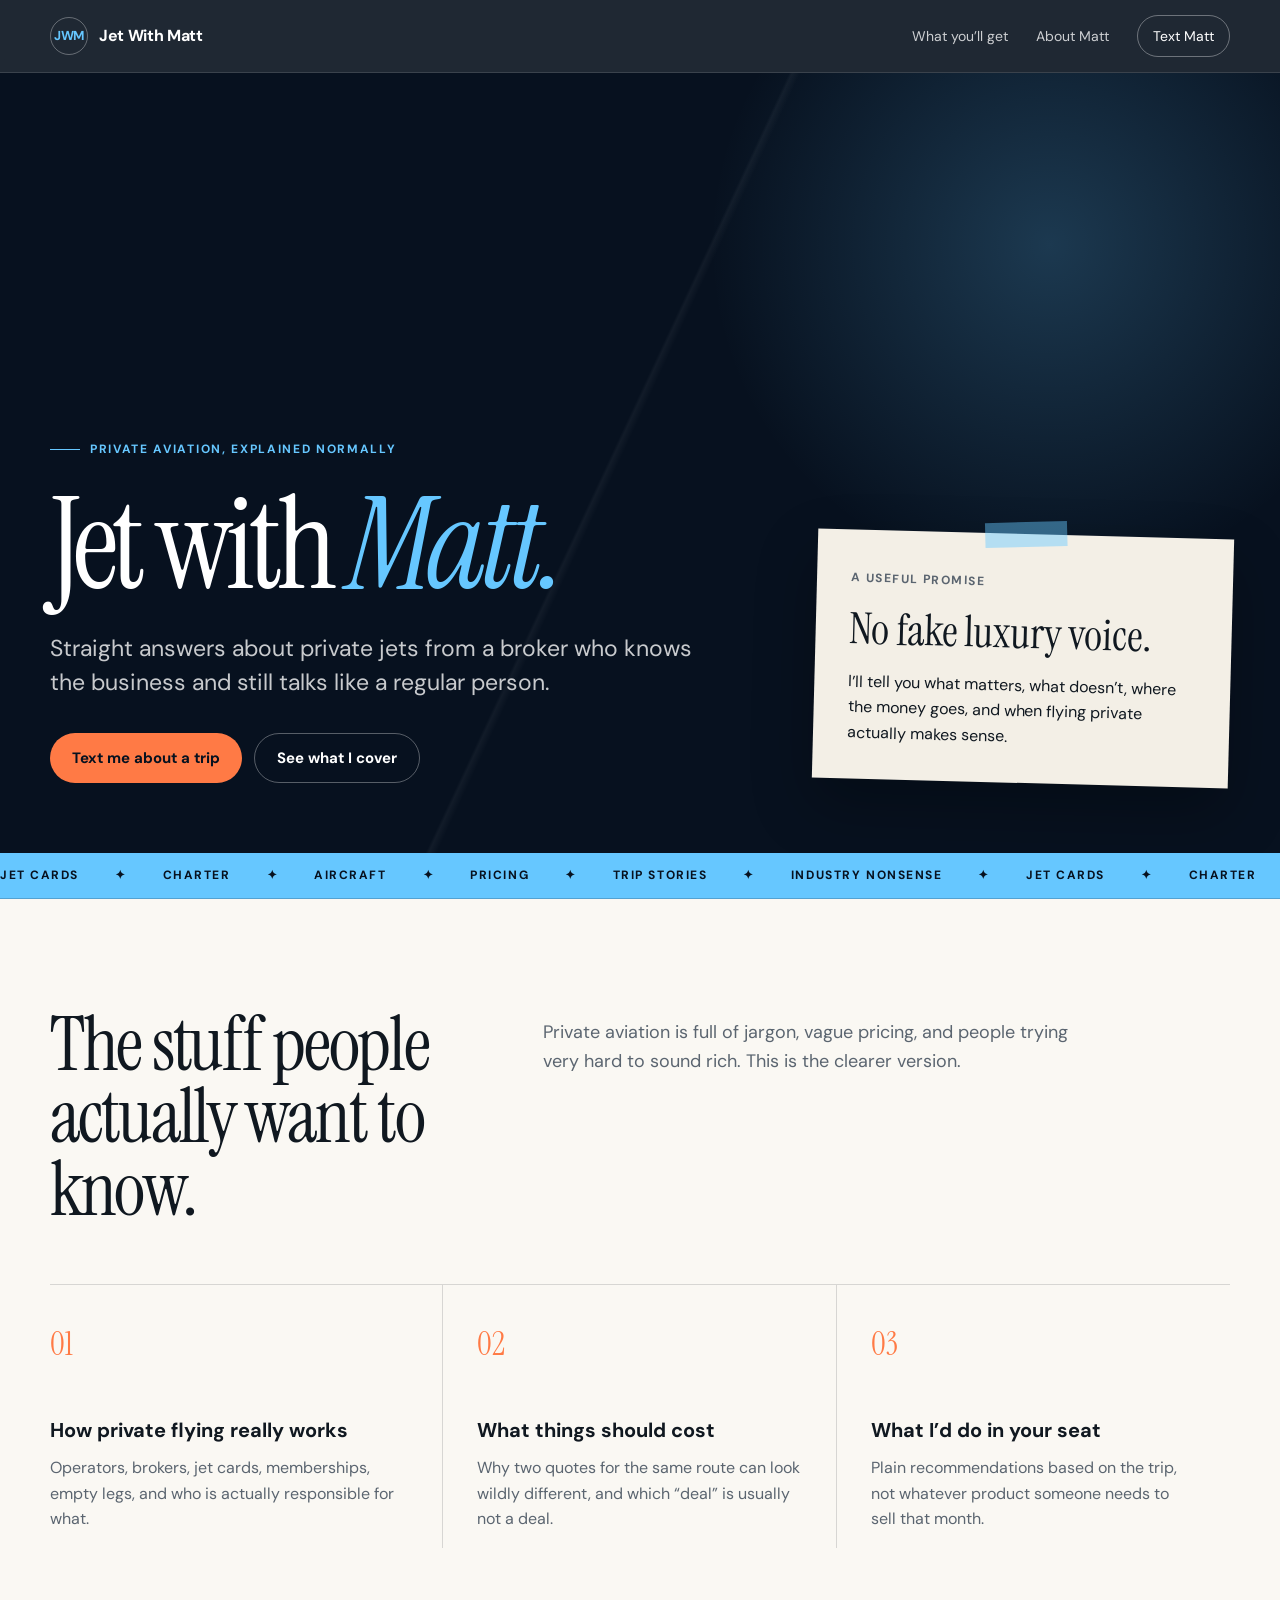
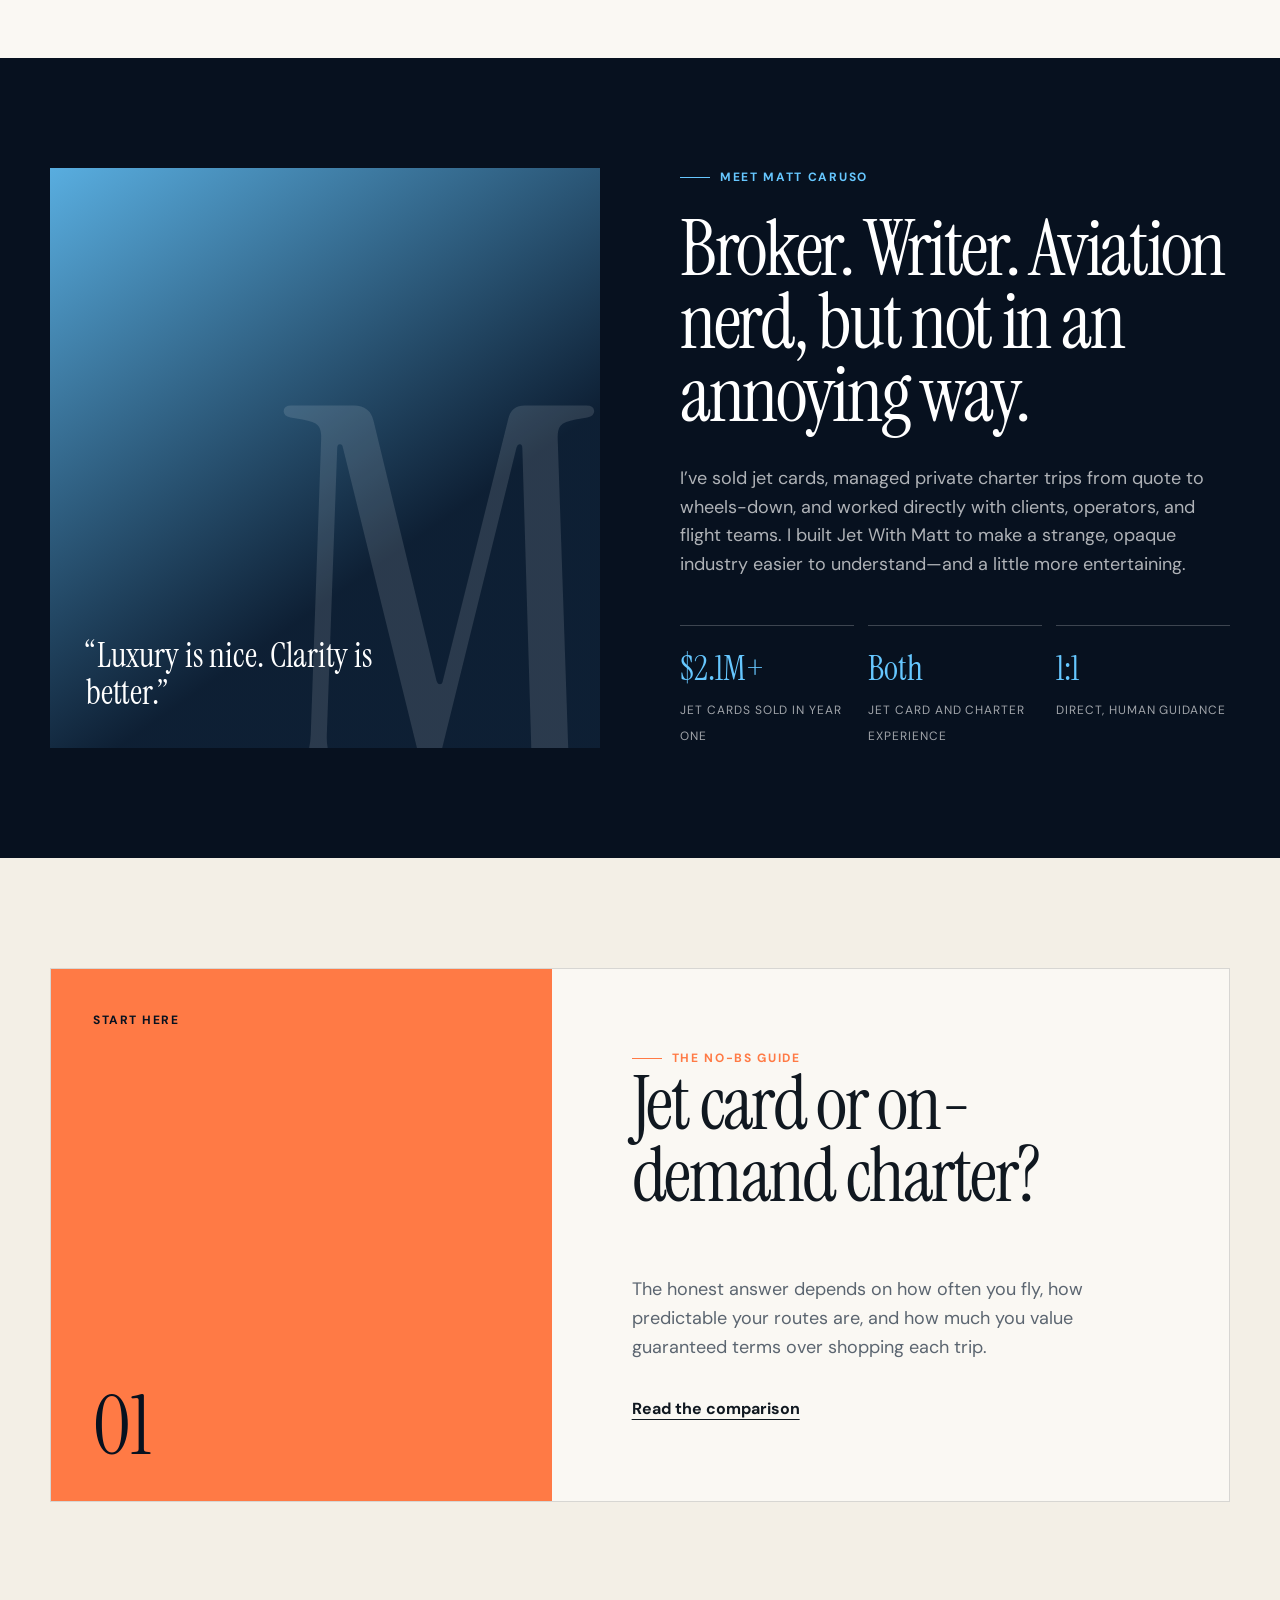
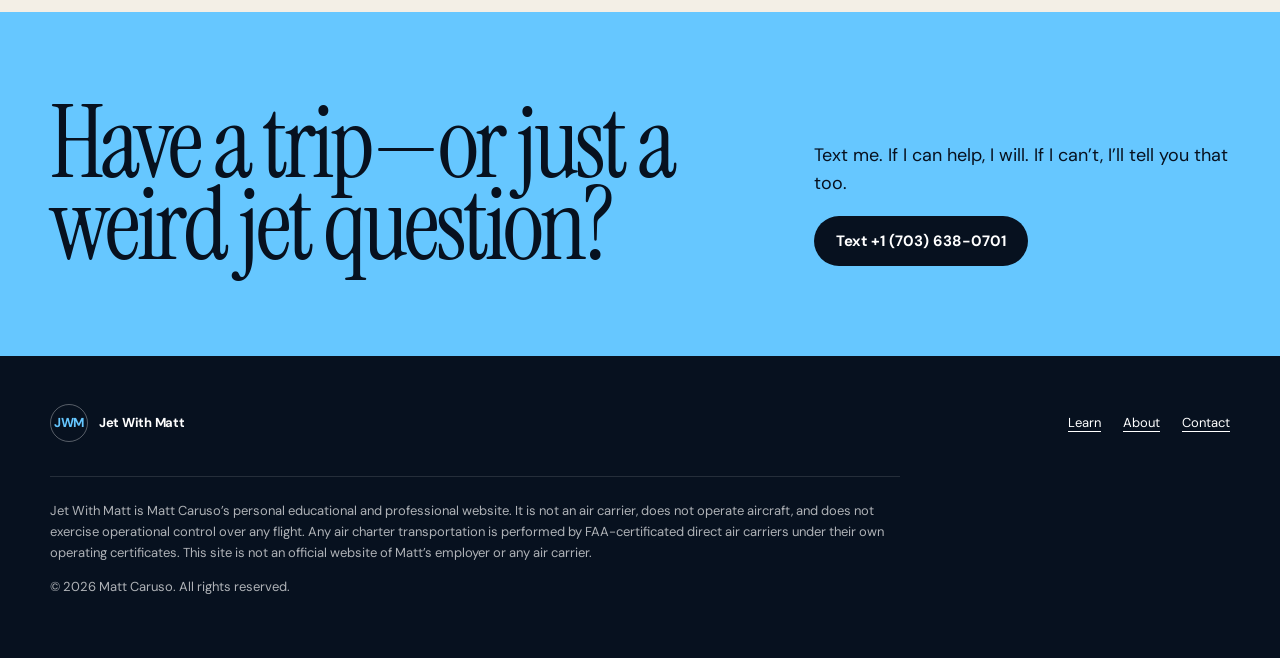
==== index.html @ 57ee88b6 "Build Jet With Matt personal brand preview" ====
<!doctype html>
<html lang="en">
<head>
  <meta charset="utf-8">
  <meta name="viewport" content="width=device-width, initial-scale=1">
  <title>Jet With Matt | Private Aviation, Explained Normally</title>
  <meta name="description" content="Straight answers about private jets from Matt Caruso, an experienced jet broker who explains the business like a normal person.">
  <meta name="author" content="Matt Caruso">
  <link rel="canonical" href="https://jetwithmatt.com/">
  <meta name="theme-color" content="#07111f">
  <link rel="icon" type="image/svg+xml" href="/favicon.svg">
  <meta property="og:title" content="Jet With Matt | Private Aviation, Explained Normally">
  <meta property="og:description" content="Private aviation answers without the sales-floor fog.">
  <meta property="og:type" content="website">
  <meta property="og:url" content="https://jetwithmatt.com/">
  <meta property="og:site_name" content="Jet With Matt">
  <meta name="twitter:card" content="summary">
  <link rel="preconnect" href="https://fonts.googleapis.com">
  <link rel="preconnect" href="https://fonts.gstatic.com" crossorigin>
  <link href="https://fonts.googleapis.com/css2?family=DM+Sans:wght@400;500;600;700&family=Instrument+Serif:ital@0;1&display=swap" rel="stylesheet">
  <script type="application/ld+json">
  {
    "@context": "https://schema.org",
    "@type": "Person",
    "name": "Matt Caruso",
    "url": "https://jetwithmatt.com/",
    "jobTitle": "Private Aviation Broker",
    "knowsAbout": ["Private aviation", "Private jet charter", "Jet cards", "Aircraft charter"]
  }
  </script>
  <style>
    :root { --navy:#07111f; --navy-2:#0e2035; --cream:#f3efe6; --paper:#faf8f3; --sky:#66c7ff; --orange:#ff7a45; --ink:#101820; --muted:#5b6570; --line:rgba(16,24,32,.15); --max:1180px; }
    * { box-sizing:border-box; }
    html { scroll-behavior:smooth; }
    body { margin:0; background:var(--paper); color:var(--ink); font-family:"DM Sans",sans-serif; font-size:16px; line-height:1.6; }
    a { color:inherit; }
    button,a { -webkit-tap-highlight-color:transparent; }
    .skip { position:absolute; left:-9999px; top:10px; background:white; color:black; padding:10px 14px; z-index:1000; }
    .skip:focus { left:10px; }
    .wrap { width:min(calc(100% - 40px),var(--max)); margin:0 auto; }
    .nav { position:sticky; top:0; z-index:20; border-bottom:1px solid rgba(255,255,255,.12); background:rgba(7,17,31,.9); backdrop-filter:blur(16px); color:white; }
    .nav-inner { min-height:72px; display:flex; align-items:center; justify-content:space-between; gap:24px; }
    .brand { display:inline-flex; align-items:center; gap:11px; text-decoration:none; font-weight:700; letter-spacing:-.02em; }
    .brand-mark { width:38px; height:38px; border:1px solid rgba(255,255,255,.32); border-radius:50%; display:grid; place-items:center; font-size:13px; color:var(--sky); }
    .nav-links { display:flex; align-items:center; gap:28px; }
    .nav-links a { font-size:14px; text-decoration:none; color:rgba(255,255,255,.78); }
    .nav-links a:hover,.nav-links a:focus-visible { color:white; }
    .nav-links .pill { border:1px solid rgba(255,255,255,.35); border-radius:999px; padding:9px 15px; color:white; }
    .hero { position:relative; overflow:hidden; color:white; background:var(--navy); padding:90px 0 70px; }
    .hero::before { content:""; position:absolute; inset:0; background:radial-gradient(circle at 82% 22%,rgba(102,199,255,.22),transparent 28%),linear-gradient(115deg,transparent 48%,rgba(255,255,255,.045) 48.2%,transparent 48.7%); pointer-events:none; }
    .hero-grid { position:relative; display:grid; grid-template-columns:minmax(0,1.25fr) minmax(300px,.75fr); gap:72px; align-items:end; min-height:620px; }
    .eyebrow { display:flex; align-items:center; gap:10px; text-transform:uppercase; letter-spacing:.14em; font-size:12px; font-weight:700; color:var(--sky); }
    .eyebrow::before { content:""; width:30px; height:1px; background:currentColor; }
    h1,h2,h3,p { margin-top:0; }
    h1 { font-family:"Instrument Serif",serif; font-size:clamp(64px,10vw,132px); font-weight:400; line-height:.82; letter-spacing:-.045em; margin:34px 0; max-width:850px; }
    h1 em { color:var(--sky); font-weight:400; }
    .hero-copy { max-width:660px; font-size:clamp(18px,2.2vw,23px); line-height:1.45; color:rgba(255,255,255,.78); }
    .actions { display:flex; flex-wrap:wrap; gap:12px; margin-top:34px; }
    .button { display:inline-flex; align-items:center; justify-content:center; min-height:50px; padding:0 22px; border-radius:999px; text-decoration:none; font-weight:700; font-size:15px; transition:transform .2s ease,background .2s ease; }
    .button:hover { transform:translateY(-2px); }
    .button-primary { background:var(--orange); color:var(--navy); }
    .button-secondary { border:1px solid rgba(255,255,255,.32); color:white; }
    .note { position:relative; background:var(--cream); color:var(--ink); padding:34px; transform:rotate(1.5deg); box-shadow:0 26px 60px rgba(0,0,0,.28); }
    .note::before { content:""; position:absolute; width:82px; height:25px; background:rgba(102,199,255,.45); top:-12px; left:calc(50% - 41px); transform:rotate(-3deg); }
    .note-kicker { font-size:12px; letter-spacing:.12em; text-transform:uppercase; font-weight:700; color:var(--muted); }
    .note h2 { font-family:"Instrument Serif",serif; font-size:43px; line-height:1; font-weight:400; margin:18px 0; }
    .note p { margin-bottom:0; }
    .ticker { overflow:hidden; background:var(--sky); color:var(--navy); border-bottom:1px solid rgba(7,17,31,.2); }
    .ticker-track { display:flex; width:max-content; gap:36px; padding:13px 0; font-size:12px; text-transform:uppercase; letter-spacing:.13em; font-weight:700; animation:drift 28s linear infinite; }
    .ticker-track span::after { content:"✦"; margin-left:36px; }
    @keyframes drift { to { transform:translateX(-50%); } }
    section { padding:110px 0; }
    .section-head { display:grid; grid-template-columns:.75fr 1.25fr; gap:80px; align-items:start; margin-bottom:58px; }
    .section-head h2 { font-family:"Instrument Serif",serif; font-size:clamp(48px,6vw,76px); line-height:.95; letter-spacing:-.03em; font-weight:400; margin-bottom:0; }
    .section-head p { color:var(--muted); font-size:18px; max-width:560px; padding-top:9px; }
    .cards { display:grid; grid-template-columns:repeat(3,1fr); border-top:1px solid var(--line); }
    .card { padding:34px 34px 0 0; min-height:250px; border-right:1px solid var(--line); }
    .card+.card { padding-left:34px; }
    .card:last-child { border-right:0; }
    .card-num { font-family:"Instrument Serif",serif; font-size:32px; color:var(--orange); }
    .card h3 { font-size:20px; line-height:1.25; margin:48px 0 12px; }
    .card p { color:var(--muted); }
    .dark { background:var(--navy); color:white; }
    .dark .section-head p { color:rgba(255,255,255,.66); }
    .story-grid { display:grid; grid-template-columns:1fr 1fr; gap:80px; align-items:stretch; }
    .portrait-standin { min-height:570px; position:relative; overflow:hidden; display:flex; align-items:flex-end; padding:36px; background:linear-gradient(145deg,rgba(102,199,255,.86),rgba(14,32,53,.95) 65%); }
    .portrait-standin::before { content:"M"; position:absolute; right:-12px; bottom:-115px; font-family:"Instrument Serif",serif; font-size:520px; line-height:1; color:rgba(255,255,255,.12); }
    .portrait-standin p { position:relative; max-width:360px; font-family:"Instrument Serif",serif; font-size:34px; line-height:1.08; margin:0; }
    .story { display:flex; flex-direction:column; justify-content:center; }
    .story h2 { font-family:"Instrument Serif",serif; font-weight:400; font-size:clamp(50px,6vw,78px); line-height:.95; letter-spacing:-.03em; margin:26px 0 32px; }
    .story p { font-size:18px; color:rgba(255,255,255,.68); max-width:560px; }
    .proof { display:grid; grid-template-columns:repeat(3,1fr); gap:14px; margin-top:28px; }
    .proof-item { border-top:1px solid rgba(255,255,255,.22); padding-top:16px; }
    .proof-item strong { display:block; font-family:"Instrument Serif",serif; font-size:34px; font-weight:400; color:var(--sky); }
    .proof-item span { font-size:12px; color:rgba(255,255,255,.62); text-transform:uppercase; letter-spacing:.08em; }
    .guide { background:var(--cream); }
    .guide-card { display:grid; grid-template-columns:.85fr 1.15fr; border:1px solid var(--line); background:var(--paper); }
    .guide-side { background:var(--orange); color:var(--navy); padding:42px; display:flex; flex-direction:column; justify-content:space-between; min-height:430px; }
    .guide-side span { text-transform:uppercase; letter-spacing:.13em; font-size:12px; font-weight:700; }
    .guide-side strong { font-family:"Instrument Serif",serif; font-size:82px; font-weight:400; line-height:.78; }
    .guide-body { padding:clamp(40px,7vw,80px); }
    .guide-body h2 { font-family:"Instrument Serif",serif; font-size:clamp(48px,6vw,76px); line-height:.95; font-weight:400; letter-spacing:-.03em; }
    .guide-body p { color:var(--muted); max-width:600px; font-size:18px; }
    .text-link { display:inline-flex; margin-top:16px; font-weight:700; text-underline-offset:5px; }
    .contact { background:var(--sky); color:var(--navy); padding:90px 0; }
    .contact-grid { display:grid; grid-template-columns:1.25fr .75fr; gap:70px; align-items:end; }
    .contact h2 { font-family:"Instrument Serif",serif; font-size:clamp(58px,8vw,100px); line-height:.82; letter-spacing:-.04em; font-weight:400; margin:0; }
    .contact-copy p { font-size:18px; max-width:480px; }
    .contact .button-primary { background:var(--navy); color:white; }
    footer { background:var(--navy); color:rgba(255,255,255,.68); padding:48px 0; font-size:13px; }
    .footer-top { display:flex; justify-content:space-between; align-items:center; gap:30px; margin-bottom:34px; }
    .footer-top .brand { color:white; }
    .footer-links { display:flex; gap:22px; }
    .footer-links a { color:white; text-underline-offset:4px; }
    .fine { max-width:850px; border-top:1px solid rgba(255,255,255,.12); padding-top:24px; }
    .reveal { opacity:0; transform:translateY(20px); transition:opacity .65s ease,transform .65s ease; }
    .reveal.visible { opacity:1; transform:none; }
    @media (prefers-reduced-motion:reduce) { html{scroll-behavior:auto}.ticker-track{animation:none}.reveal{opacity:1;transform:none;transition:none} }
    @media (max-width:850px) {
      .nav-links a:not(.pill){display:none}.hero{padding-top:64px}.hero-grid,.section-head,.story-grid,.guide-card,.contact-grid{grid-template-columns:1fr}.hero-grid{min-height:auto;gap:62px}.section-head,.story-grid{gap:38px}.cards{grid-template-columns:1fr}.card,.card+.card{padding:28px 0;border-right:0;border-bottom:1px solid var(--line);min-height:auto}.card h3{margin-top:24px}.proof{grid-template-columns:1fr 1fr}section{padding:78px 0}.portrait-standin{min-height:400px}.guide-side{min-height:260px}.contact-grid{align-items:start}
    }
    @media (max-width:520px) {
      .wrap{width:min(calc(100% - 28px),var(--max))}.nav-inner{min-height:64px}.nav-links .pill{padding:8px 12px}h1{font-size:67px}.hero-copy{font-size:18px}.note{padding:28px}.proof{grid-template-columns:1fr}.footer-top{align-items:flex-start;flex-direction:column}.footer-links{flex-wrap:wrap}
    }
  </style>
</head>
<body>
  <a class="skip" href="#main">Skip to content</a>
  <nav class="nav" aria-label="Main navigation">
    <div class="wrap nav-inner">
      <a class="brand" href="#top" aria-label="Jet With Matt home"><span class="brand-mark">JWM</span><span>Jet With Matt</span></a>
      <div class="nav-links"><a href="#what">What you’ll get</a><a href="#about">About Matt</a><a class="pill" href="sms:+17036380701">Text Matt</a></div>
    </div>
  </nav>

  <main id="main">
    <header class="hero" id="top">
      <div class="wrap hero-grid">
        <div>
          <div class="eyebrow">Private aviation, explained normally</div>
          <h1>Jet with <em>Matt.</em></h1>
          <p class="hero-copy">Straight answers about private jets from a broker who knows the business and still talks like a regular person.</p>
          <div class="actions"><a class="button button-primary" href="sms:+17036380701">Text me about a trip</a><a class="button button-secondary" href="#what">See what I cover</a></div>
        </div>
        <aside class="note" aria-label="A note from Matt"><span class="note-kicker">A useful promise</span><h2>No fake luxury voice.</h2><p>I’ll tell you what matters, what doesn’t, where the money goes, and when flying private actually makes sense.</p></aside>
      </div>
    </header>

    <div class="ticker" aria-hidden="true"><div class="ticker-track"><span>Jet cards</span><span>Charter</span><span>Aircraft</span><span>Pricing</span><span>Trip stories</span><span>Industry nonsense</span><span>Jet cards</span><span>Charter</span><span>Aircraft</span><span>Pricing</span><span>Trip stories</span><span>Industry nonsense</span></div></div>

    <section id="what">
      <div class="wrap">
        <div class="section-head reveal"><h2>The stuff people actually want to know.</h2><p>Private aviation is full of jargon, vague pricing, and people trying very hard to sound rich. This is the clearer version.</p></div>
        <div class="cards reveal">
          <article class="card"><span class="card-num">01</span><h3>How private flying really works</h3><p>Operators, brokers, jet cards, memberships, empty legs, and who is actually responsible for what.</p></article>
          <article class="card"><span class="card-num">02</span><h3>What things should cost</h3><p>Why two quotes for the same route can look wildly different, and which “deal” is usually not a deal.</p></article>
          <article class="card"><span class="card-num">03</span><h3>What I’d do in your seat</h3><p>Plain recommendations based on the trip, not whatever product someone needs to sell that month.</p></article>
        </div>
      </div>
    </section>

    <section class="dark" id="about">
      <div class="wrap story-grid">
        <div class="portrait-standin reveal"><p>“Luxury is nice. Clarity is better.”</p></div>
        <div class="story reveal">
          <div class="eyebrow">Meet Matt Caruso</div>
          <h2>Broker. Writer. Aviation nerd, but not in an annoying way.</h2>
          <p>I’ve sold jet cards, managed private charter trips from quote to wheels-down, and worked directly with clients, operators, and flight teams. I built Jet With Matt to make a strange, opaque industry easier to understand—and a little more entertaining.</p>
          <div class="proof" aria-label="Experience highlights"><div class="proof-item"><strong>$2.1M+</strong><span>Jet cards sold in year one</span></div><div class="proof-item"><strong>Both</strong><span>Jet card and charter experience</span></div><div class="proof-item"><strong>1:1</strong><span>Direct, human guidance</span></div></div>
        </div>
      </div>
    </section>

    <section class="guide" id="guides">
      <div class="wrap guide-card reveal">
        <div class="guide-side"><span>Start here</span><strong>01</strong></div>
        <div class="guide-body"><div class="eyebrow" style="color:var(--orange)">The no-BS guide</div><h2>Jet card or on-demand charter?</h2><p>The honest answer depends on how often you fly, how predictable your routes are, and how much you value guaranteed terms over shopping each trip.</p><a class="text-link" href="/blog/jet-card-vs-charter.html">Read the comparison</a></div>
      </div>
    </section>

    <section class="contact" id="contact">
      <div class="wrap contact-grid reveal"><h2>Have a trip—or just a weird jet question?</h2><div class="contact-copy"><p>Text me. If I can help, I will. If I can’t, I’ll tell you that too.</p><a class="button button-primary" href="sms:+17036380701">Text +1 (703) 638-0701</a></div></div>
    </section>
  </main>

  <footer>
    <div class="wrap">
      <div class="footer-top"><a class="brand" href="#top"><span class="brand-mark">JWM</span><span>Jet With Matt</span></a><div class="footer-links"><a href="#what">Learn</a><a href="#about">About</a><a href="sms:+17036380701">Contact</a></div></div>
      <p class="fine">Jet With Matt is Matt Caruso’s personal educational and professional website. It is not an air carrier, does not operate aircraft, and does not exercise operational control over any flight. Any air charter transportation is performed by FAA-certificated direct air carriers under their own operating certificates. This site is not an official website of Matt’s employer or any air carrier.</p>
      <p>© 2026 Matt Caruso. All rights reserved.</p>
    </div>
  </footer>

  <script>
    const observer=new IntersectionObserver((entries)=>entries.forEach((entry)=>{if(entry.isIntersecting)entry.target.classList.add('visible')}),{threshold:.12});
    document.querySelectorAll('.reveal').forEach((element)=>observer.observe(element));
  </script>
</body>
</html>
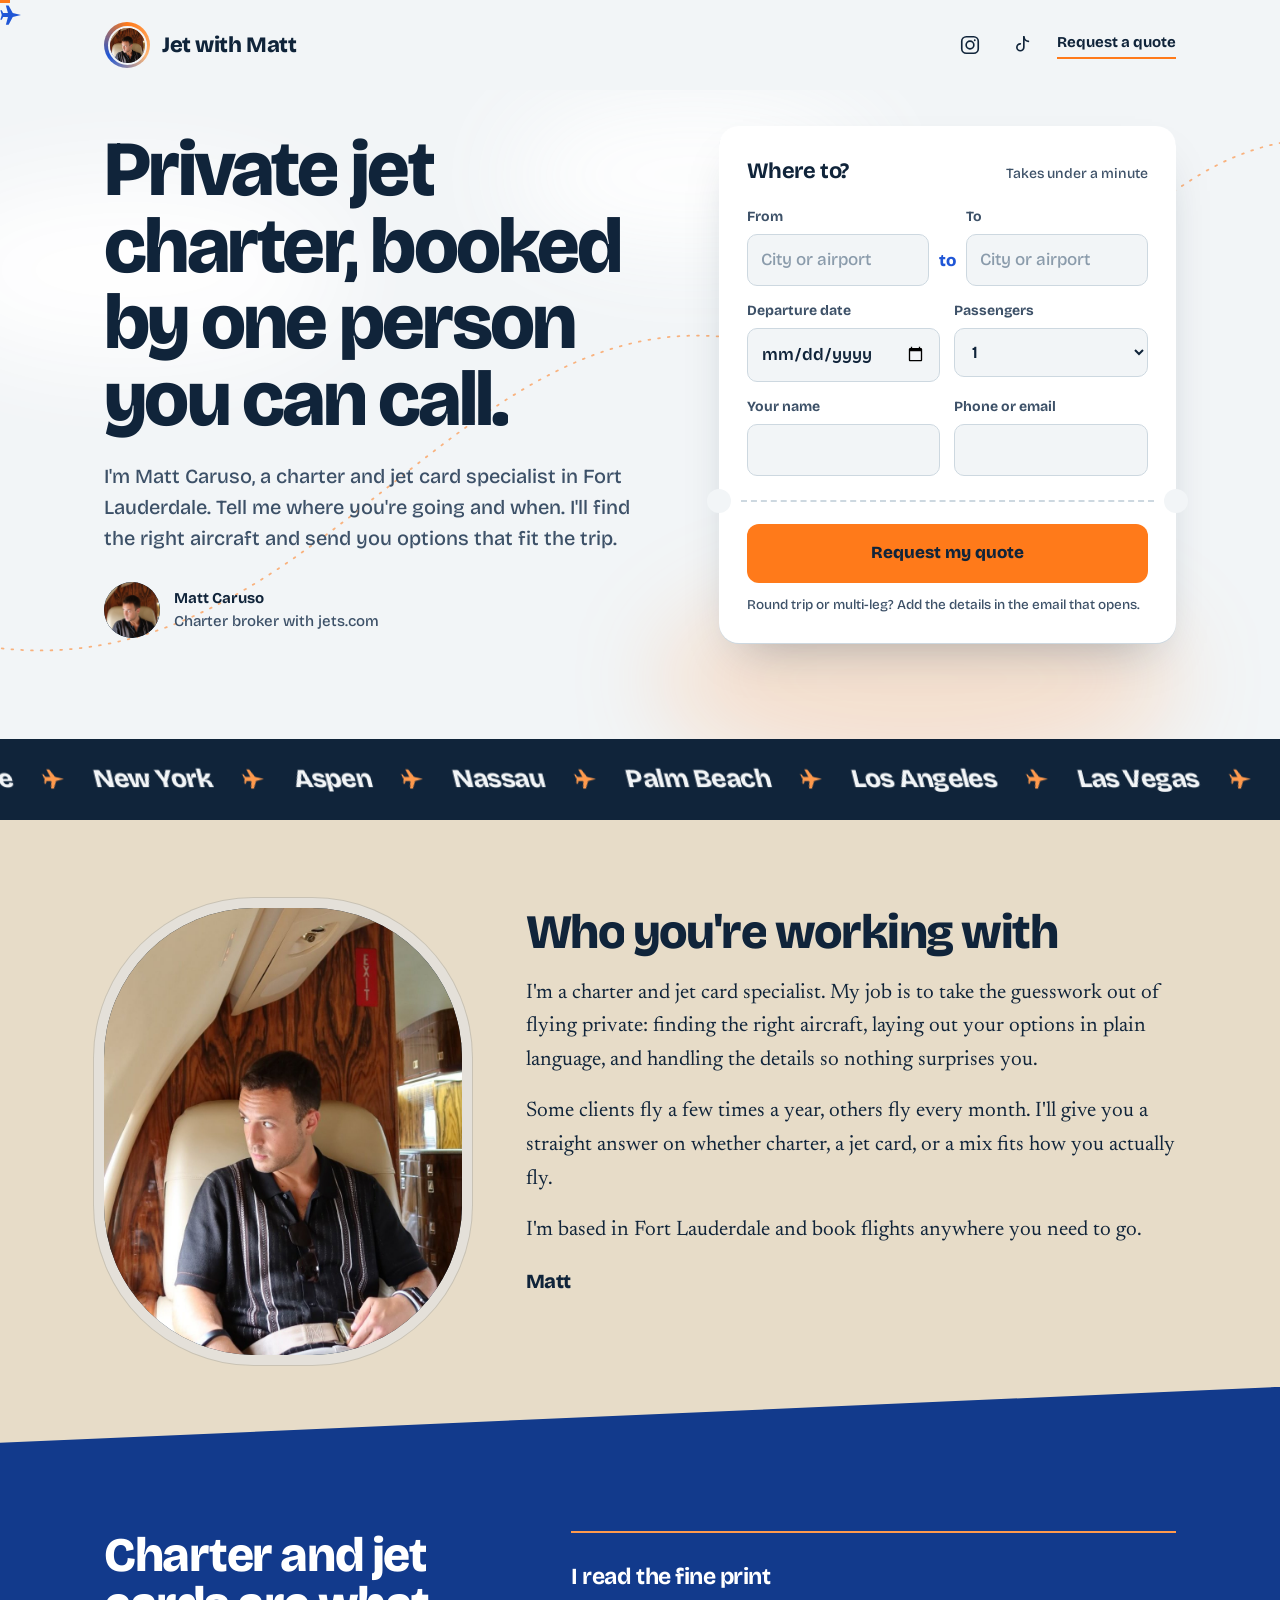
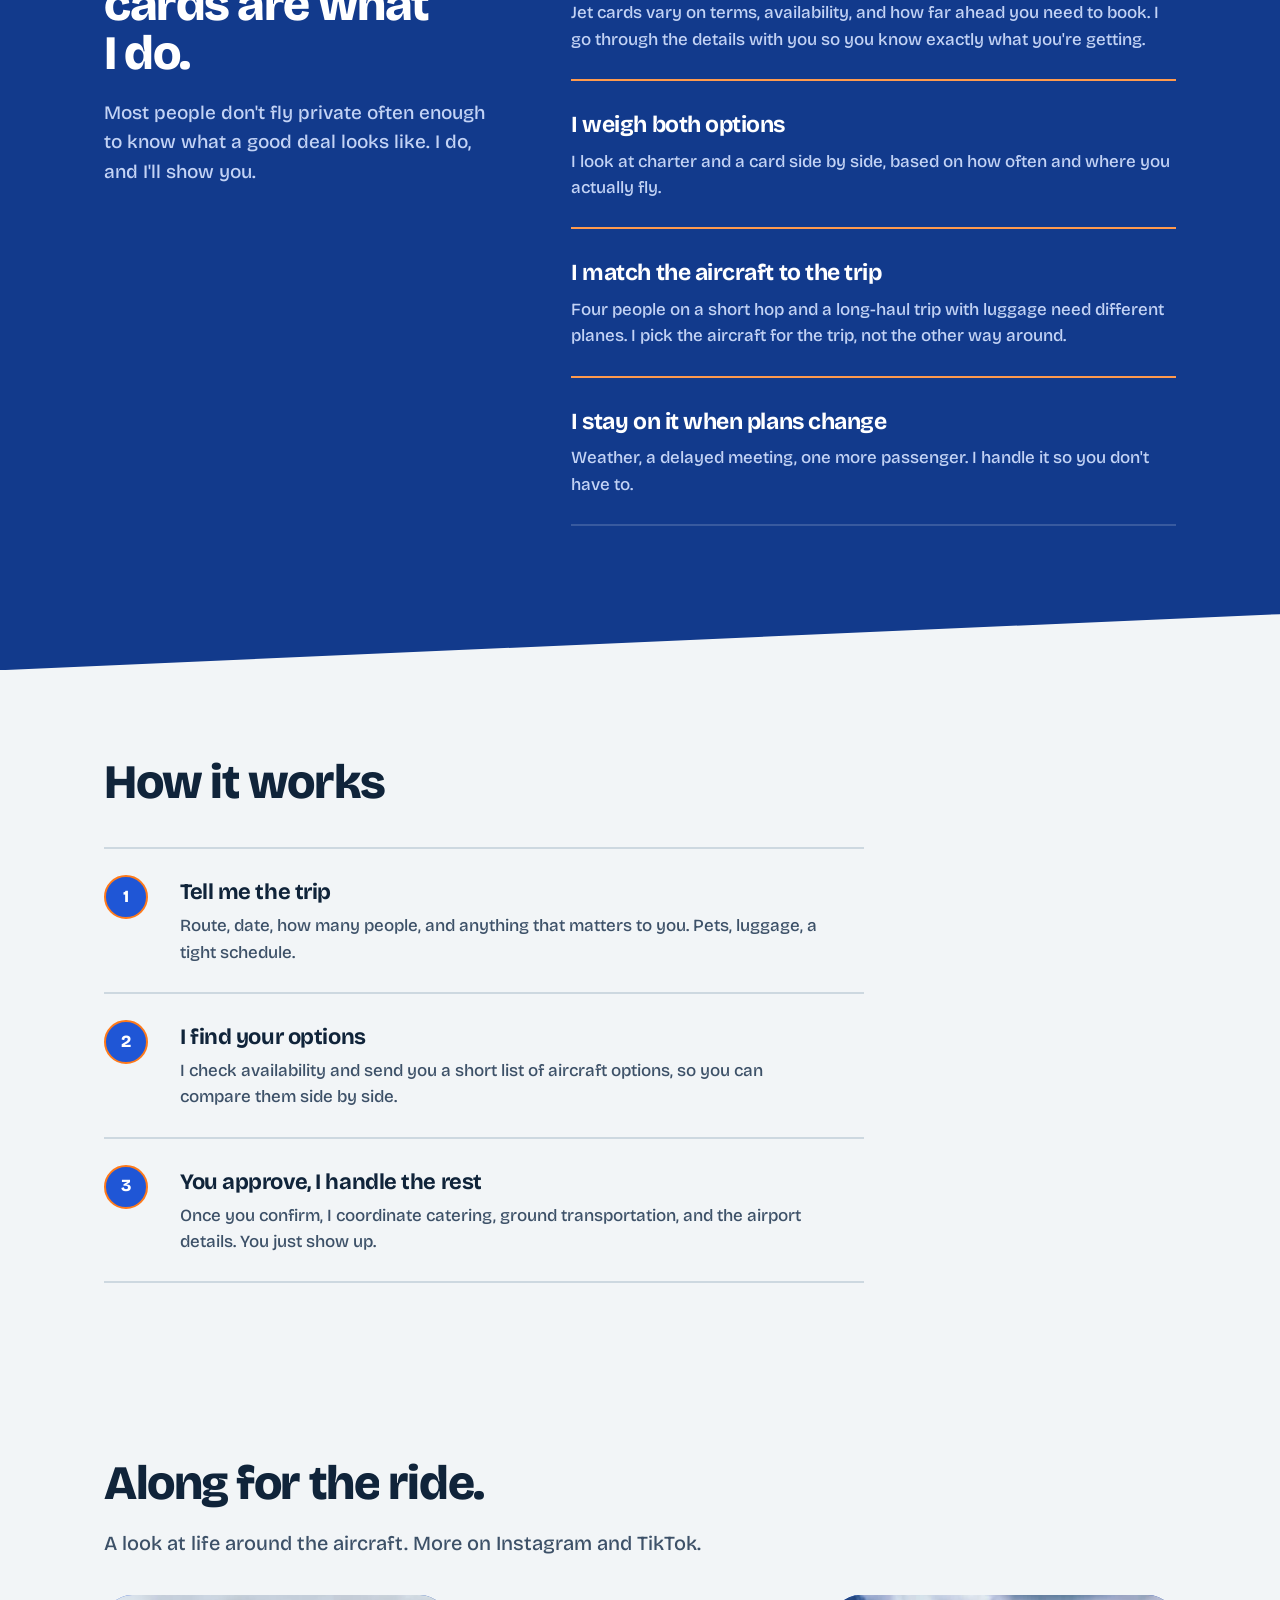
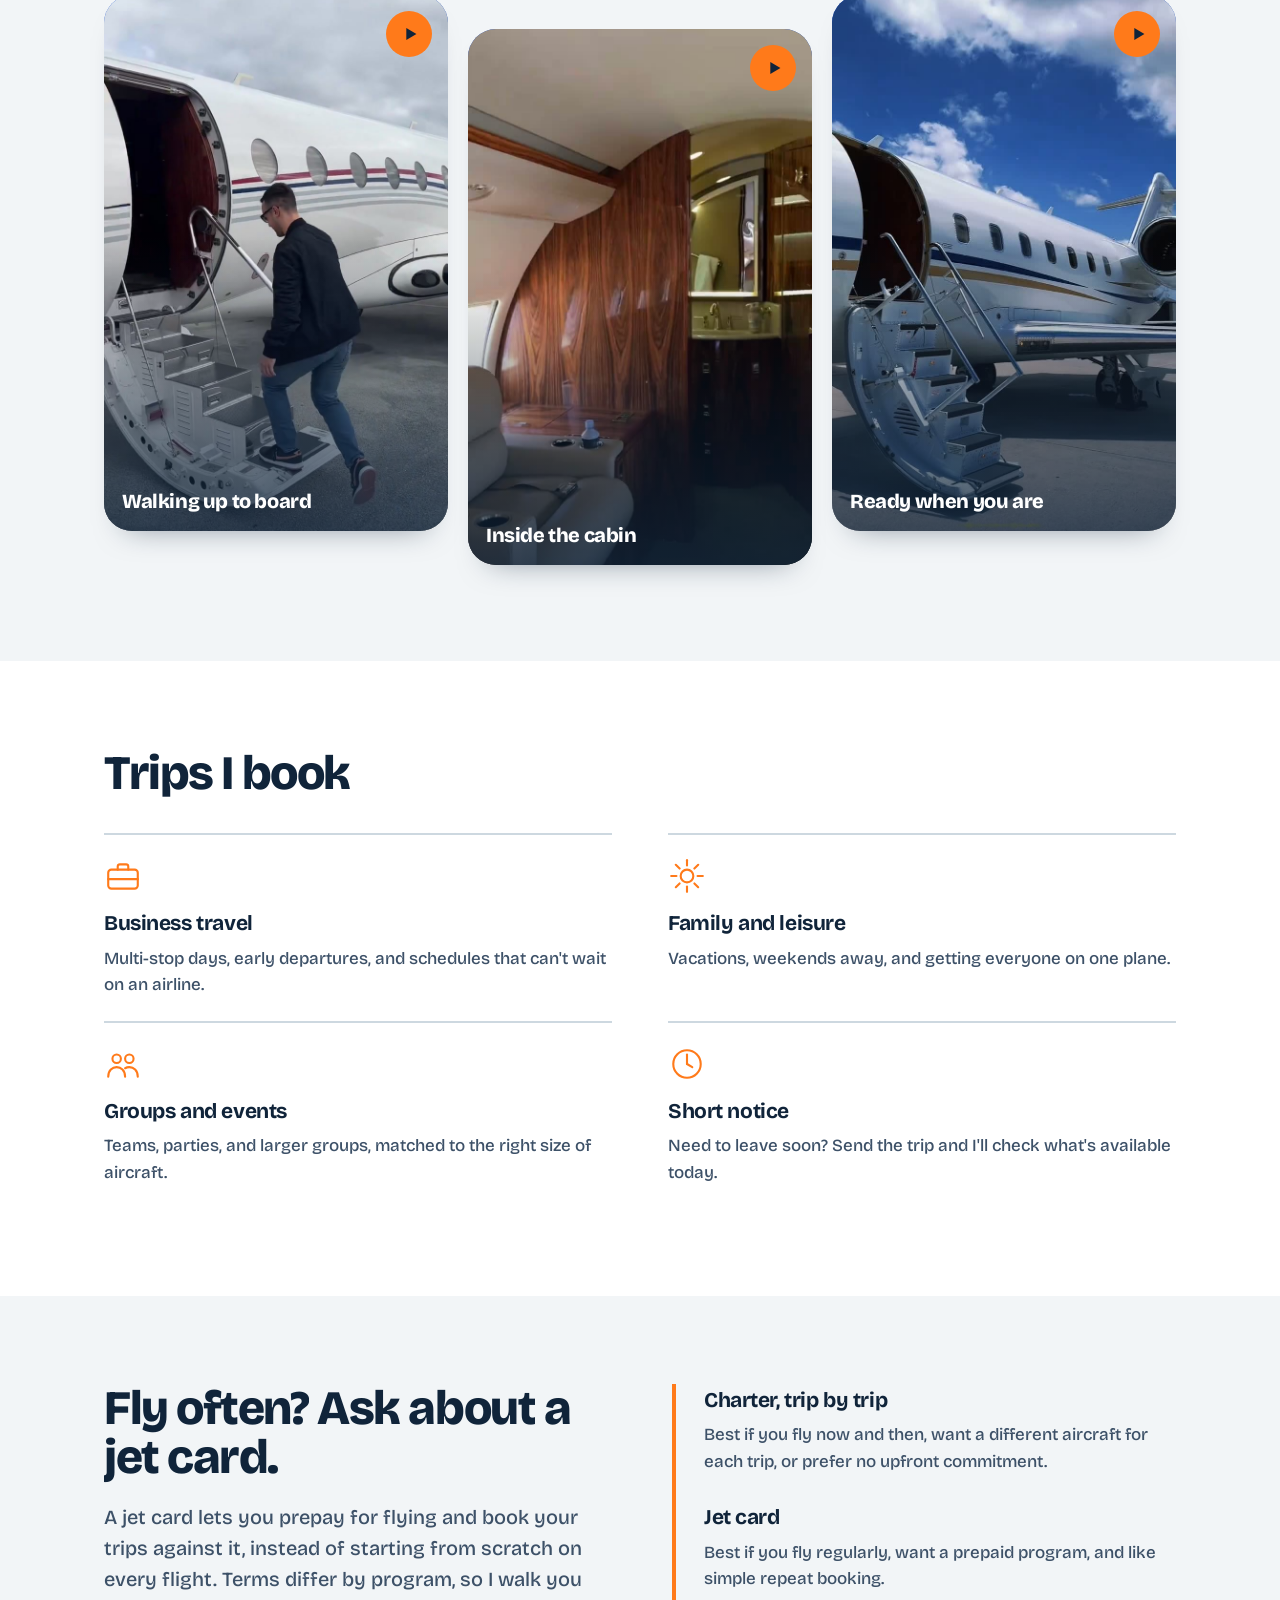
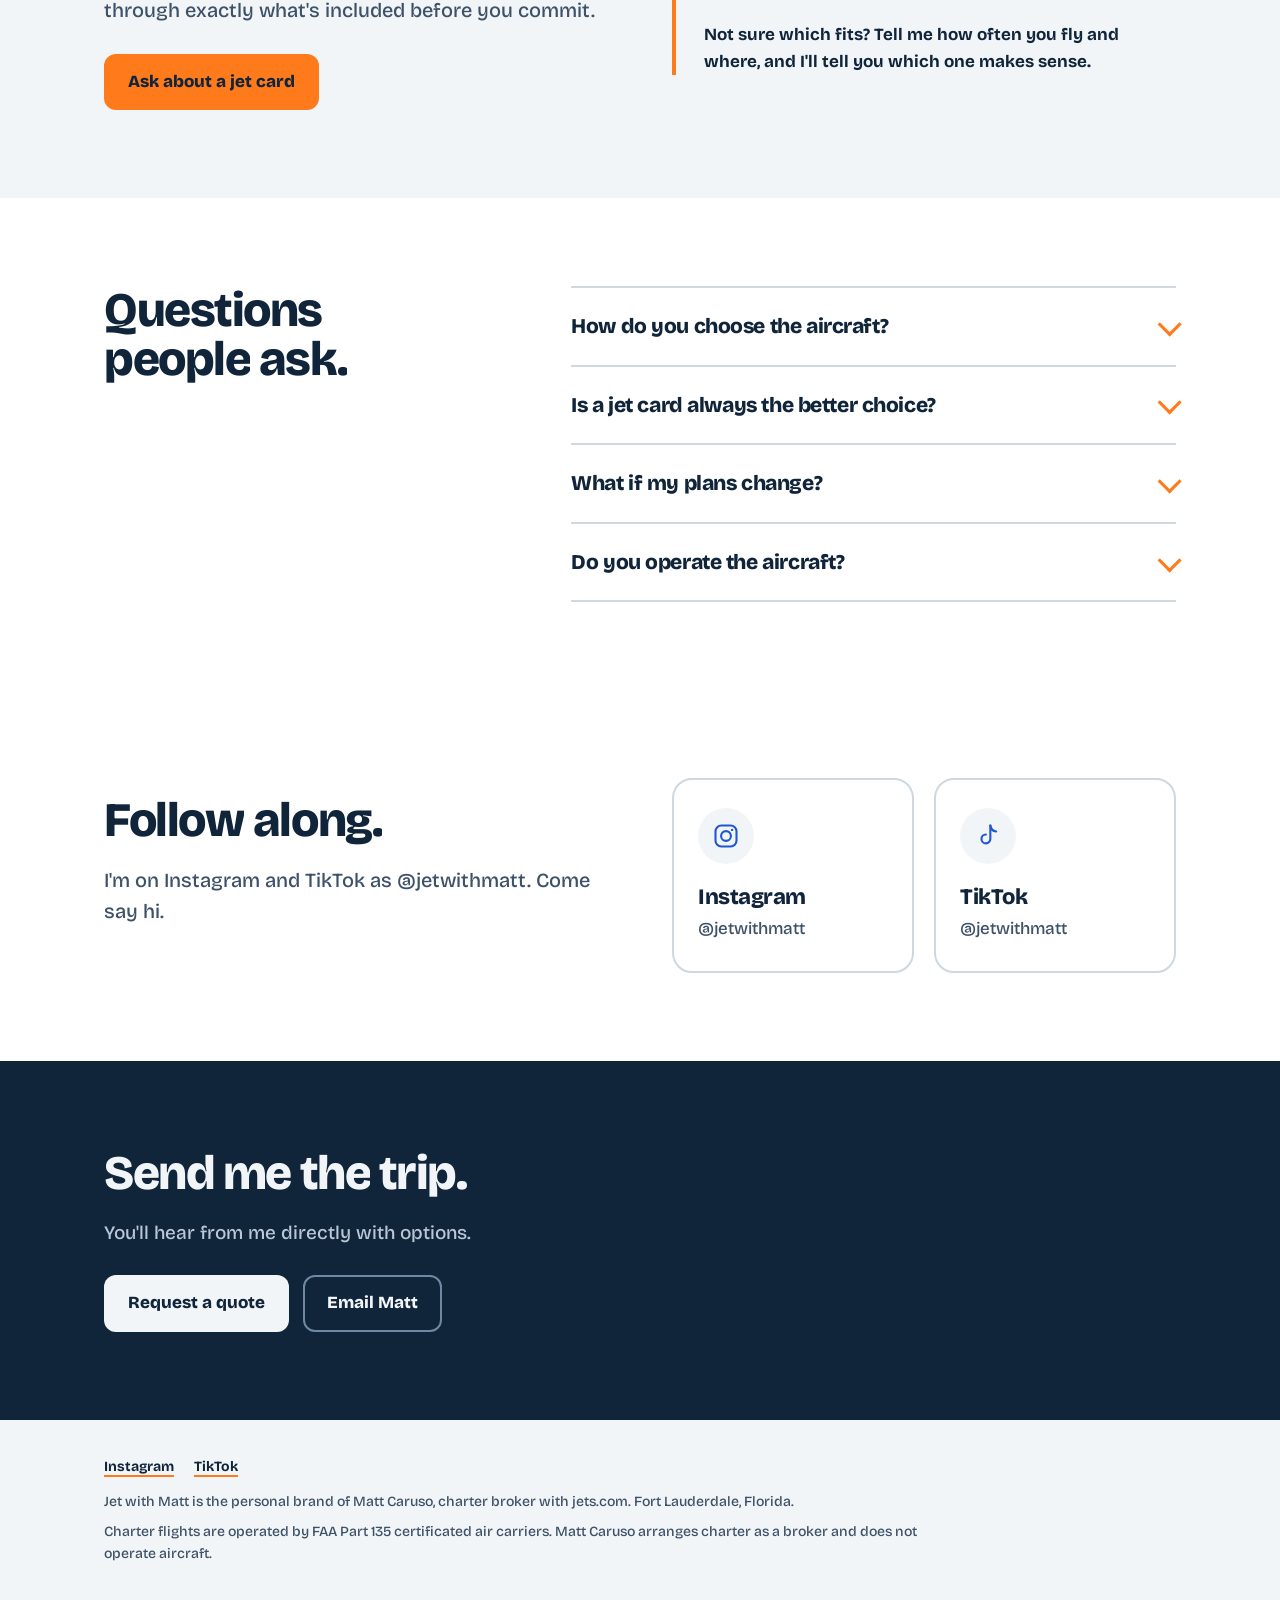
==== commit 7fef35e9: "Publish approved Jet With Matt design with native photo loading and form fixes" ====
--- a/index.html
+++ b/index.html
@@ -1,199 +1,1041 @@
-<!doctype html>
+<!DOCTYPE html>
 <html lang="en">
 <head>
-  <meta charset="utf-8">
-  <meta name="viewport" content="width=device-width, initial-scale=1">
-  <title>Jet With Matt | Private Aviation, Explained Normally</title>
-  <meta name="description" content="Straight answers about private jets from Matt Caruso, an experienced jet broker who explains the business like a normal person.">
-  <meta name="author" content="Matt Caruso">
-  <link rel="canonical" href="https://jetwithmatt.com/">
-  <meta name="theme-color" content="#07111f">
-  <link rel="icon" type="image/svg+xml" href="/favicon.svg">
-  <meta property="og:title" content="Jet With Matt | Private Aviation, Explained Normally">
-  <meta property="og:description" content="Private aviation answers without the sales-floor fog.">
-  <meta property="og:type" content="website">
-  <meta property="og:url" content="https://jetwithmatt.com/">
-  <meta property="og:site_name" content="Jet With Matt">
-  <meta name="twitter:card" content="summary">
-  <link rel="preconnect" href="https://fonts.googleapis.com">
-  <link rel="preconnect" href="https://fonts.gstatic.com" crossorigin>
-  <link href="https://fonts.googleapis.com/css2?family=DM+Sans:wght@400;500;600;700&family=Instrument+Serif:ital@0;1&display=swap" rel="stylesheet">
-  <script type="application/ld+json">
-  {
-    "@context": "https://schema.org",
-    "@type": "Person",
-    "name": "Matt Caruso",
-    "url": "https://jetwithmatt.com/",
-    "jobTitle": "Private Aviation Broker",
-    "knowsAbout": ["Private aviation", "Private jet charter", "Jet cards", "Aircraft charter"]
+<meta charset="utf-8">
+<meta name="viewport" content="width=device-width, initial-scale=1">
+<title>Jet with Matt | Private jet charter and jet card specialist in Fort Lauderdale</title>
+<meta name="description" content="Matt Caruso is a private jet charter and jet card specialist based in Fort Lauderdale. Send your trip and get aircraft options and a clear plan from one person, start to finish.">
+<script>document.documentElement.className += " js";</script>
+<link rel="canonical" href="https://jetwithmatt.com/">
+<link rel="icon" href="avatar.jpg">
+<meta property="og:image" content="https://jetwithmatt.com/avatar.jpg">
+<meta property="og:title" content="Jet with Matt">
+<meta property="og:description" content="Private jet charter, booked by one person you can call.">
+<meta property="og:url" content="https://jetwithmatt.com/">
+<meta property="og:type" content="website">
+<link rel="preconnect" href="https://fonts.googleapis.com">
+<link rel="preconnect" href="https://fonts.gstatic.com" crossorigin>
+<link href="https://fonts.googleapis.com/css2?family=Bricolage+Grotesque:opsz,wght@12..96,500;12..96,700;12..96,800&family=Newsreader:ital,opsz,wght@0,6..72,400;0,6..72,500;1,6..72,400&display=swap" rel="stylesheet">
+<script type="application/ld+json">
+{
+  "@context": "https://schema.org",
+  "@type": "Person",
+  "name": "Matt Caruso",
+  "jobTitle": "Private jet charter broker",
+  "url": "https://jetwithmatt.com/",
+  "sameAs": ["https://www.instagram.com/jetwithmatt/", "https://www.tiktok.com/@jetwithmatt"],
+  "worksFor": { "@type": "Organization", "name": "jets.com" },
+  "homeLocation": { "@type": "Place", "name": "Fort Lauderdale, Florida" },
+  "knowsAbout": ["Private jet charter", "Jet cards", "Charter brokerage", "Business aviation"]
+}
+</script>
+<style>
+:root {
+  --paper: #f2f5f7;
+  --ink: #10243a;
+  --ink-soft: #3d5168;
+  --orange: #ff7a1a;
+  --blue: #1f56d6;
+  --sand: #e7dcc8;
+  --white: #ffffff;
+  --line: #cdd8e0;
+  --display: "Bricolage Grotesque", "Helvetica Neue", Arial, sans-serif;
+  --serif: "Newsreader", Georgia, "Times New Roman", serif;
+}
+@media (prefers-color-scheme: dark) {
+  :root:not([data-theme="light"]) {
+    --paper: #0c1a2a;
+    --ink: #eaf0f5;
+    --ink-soft: #a9b9c8;
+    --orange: #ff9447;
+    --blue: #8fb4ff;
+    --sand: #2a3a4a;
+    --white: #14283d;
+    --line: #26394d;
   }
-  </script>
-  <style>
-    :root { --navy:#07111f; --navy-2:#0e2035; --cream:#f3efe6; --paper:#faf8f3; --sky:#66c7ff; --orange:#ff7a45; --ink:#101820; --muted:#5b6570; --line:rgba(16,24,32,.15); --max:1180px; }
-    * { box-sizing:border-box; }
-    html { scroll-behavior:smooth; }
-    body { margin:0; background:var(--paper); color:var(--ink); font-family:"DM Sans",sans-serif; font-size:16px; line-height:1.6; }
-    a { color:inherit; }
-    button,a { -webkit-tap-highlight-color:transparent; }
-    .skip { position:absolute; left:-9999px; top:10px; background:white; color:black; padding:10px 14px; z-index:1000; }
-    .skip:focus { left:10px; }
-    .wrap { width:min(calc(100% - 40px),var(--max)); margin:0 auto; }
-    .nav { position:sticky; top:0; z-index:20; border-bottom:1px solid rgba(255,255,255,.12); background:rgba(7,17,31,.9); backdrop-filter:blur(16px); color:white; }
-    .nav-inner { min-height:72px; display:flex; align-items:center; justify-content:space-between; gap:24px; }
-    .brand { display:inline-flex; align-items:center; gap:11px; text-decoration:none; font-weight:700; letter-spacing:-.02em; }
-    .brand-mark { width:38px; height:38px; border:1px solid rgba(255,255,255,.32); border-radius:50%; display:grid; place-items:center; font-size:13px; color:var(--sky); }
-    .nav-links { display:flex; align-items:center; gap:28px; }
-    .nav-links a { font-size:14px; text-decoration:none; color:rgba(255,255,255,.78); }
-    .nav-links a:hover,.nav-links a:focus-visible { color:white; }
-    .nav-links .pill { border:1px solid rgba(255,255,255,.35); border-radius:999px; padding:9px 15px; color:white; }
-    .hero { position:relative; overflow:hidden; color:white; background:var(--navy); padding:90px 0 70px; }
-    .hero::before { content:""; position:absolute; inset:0; background:radial-gradient(circle at 82% 22%,rgba(102,199,255,.22),transparent 28%),linear-gradient(115deg,transparent 48%,rgba(255,255,255,.045) 48.2%,transparent 48.7%); pointer-events:none; }
-    .hero-grid { position:relative; display:grid; grid-template-columns:minmax(0,1.25fr) minmax(300px,.75fr); gap:72px; align-items:end; min-height:620px; }
-    .eyebrow { display:flex; align-items:center; gap:10px; text-transform:uppercase; letter-spacing:.14em; font-size:12px; font-weight:700; color:var(--sky); }
-    .eyebrow::before { content:""; width:30px; height:1px; background:currentColor; }
-    h1,h2,h3,p { margin-top:0; }
-    h1 { font-family:"Instrument Serif",serif; font-size:clamp(64px,10vw,132px); font-weight:400; line-height:.82; letter-spacing:-.045em; margin:34px 0; max-width:850px; }
-    h1 em { color:var(--sky); font-weight:400; }
-    .hero-copy { max-width:660px; font-size:clamp(18px,2.2vw,23px); line-height:1.45; color:rgba(255,255,255,.78); }
-    .actions { display:flex; flex-wrap:wrap; gap:12px; margin-top:34px; }
-    .button { display:inline-flex; align-items:center; justify-content:center; min-height:50px; padding:0 22px; border-radius:999px; text-decoration:none; font-weight:700; font-size:15px; transition:transform .2s ease,background .2s ease; }
-    .button:hover { transform:translateY(-2px); }
-    .button-primary { background:var(--orange); color:var(--navy); }
-    .button-secondary { border:1px solid rgba(255,255,255,.32); color:white; }
-    .note { position:relative; background:var(--cream); color:var(--ink); padding:34px; transform:rotate(1.5deg); box-shadow:0 26px 60px rgba(0,0,0,.28); }
-    .note::before { content:""; position:absolute; width:82px; height:25px; background:rgba(102,199,255,.45); top:-12px; left:calc(50% - 41px); transform:rotate(-3deg); }
-    .note-kicker { font-size:12px; letter-spacing:.12em; text-transform:uppercase; font-weight:700; color:var(--muted); }
-    .note h2 { font-family:"Instrument Serif",serif; font-size:43px; line-height:1; font-weight:400; margin:18px 0; }
-    .note p { margin-bottom:0; }
-    .ticker { overflow:hidden; background:var(--sky); color:var(--navy); border-bottom:1px solid rgba(7,17,31,.2); }
-    .ticker-track { display:flex; width:max-content; gap:36px; padding:13px 0; font-size:12px; text-transform:uppercase; letter-spacing:.13em; font-weight:700; animation:drift 28s linear infinite; }
-    .ticker-track span::after { content:"✦"; margin-left:36px; }
-    @keyframes drift { to { transform:translateX(-50%); } }
-    section { padding:110px 0; }
-    .section-head { display:grid; grid-template-columns:.75fr 1.25fr; gap:80px; align-items:start; margin-bottom:58px; }
-    .section-head h2 { font-family:"Instrument Serif",serif; font-size:clamp(48px,6vw,76px); line-height:.95; letter-spacing:-.03em; font-weight:400; margin-bottom:0; }
-    .section-head p { color:var(--muted); font-size:18px; max-width:560px; padding-top:9px; }
-    .cards { display:grid; grid-template-columns:repeat(3,1fr); border-top:1px solid var(--line); }
-    .card { padding:34px 34px 0 0; min-height:250px; border-right:1px solid var(--line); }
-    .card+.card { padding-left:34px; }
-    .card:last-child { border-right:0; }
-    .card-num { font-family:"Instrument Serif",serif; font-size:32px; color:var(--orange); }
-    .card h3 { font-size:20px; line-height:1.25; margin:48px 0 12px; }
-    .card p { color:var(--muted); }
-    .dark { background:var(--navy); color:white; }
-    .dark .section-head p { color:rgba(255,255,255,.66); }
-    .story-grid { display:grid; grid-template-columns:1fr 1fr; gap:80px; align-items:stretch; }
-    .portrait-standin { min-height:570px; position:relative; overflow:hidden; display:flex; align-items:flex-end; padding:36px; background:linear-gradient(145deg,rgba(102,199,255,.86),rgba(14,32,53,.95) 65%); }
-    .portrait-standin::before { content:"M"; position:absolute; right:-12px; bottom:-115px; font-family:"Instrument Serif",serif; font-size:520px; line-height:1; color:rgba(255,255,255,.12); }
-    .portrait-standin p { position:relative; max-width:360px; font-family:"Instrument Serif",serif; font-size:34px; line-height:1.08; margin:0; }
-    .story { display:flex; flex-direction:column; justify-content:center; }
-    .story h2 { font-family:"Instrument Serif",serif; font-weight:400; font-size:clamp(50px,6vw,78px); line-height:.95; letter-spacing:-.03em; margin:26px 0 32px; }
-    .story p { font-size:18px; color:rgba(255,255,255,.68); max-width:560px; }
-    .proof { display:grid; grid-template-columns:repeat(3,1fr); gap:14px; margin-top:28px; }
-    .proof-item { border-top:1px solid rgba(255,255,255,.22); padding-top:16px; }
-    .proof-item strong { display:block; font-family:"Instrument Serif",serif; font-size:34px; font-weight:400; color:var(--sky); }
-    .proof-item span { font-size:12px; color:rgba(255,255,255,.62); text-transform:uppercase; letter-spacing:.08em; }
-    .guide { background:var(--cream); }
-    .guide-card { display:grid; grid-template-columns:.85fr 1.15fr; border:1px solid var(--line); background:var(--paper); }
-    .guide-side { background:var(--orange); color:var(--navy); padding:42px; display:flex; flex-direction:column; justify-content:space-between; min-height:430px; }
-    .guide-side span { text-transform:uppercase; letter-spacing:.13em; font-size:12px; font-weight:700; }
-    .guide-side strong { font-family:"Instrument Serif",serif; font-size:82px; font-weight:400; line-height:.78; }
-    .guide-body { padding:clamp(40px,7vw,80px); }
-    .guide-body h2 { font-family:"Instrument Serif",serif; font-size:clamp(48px,6vw,76px); line-height:.95; font-weight:400; letter-spacing:-.03em; }
-    .guide-body p { color:var(--muted); max-width:600px; font-size:18px; }
-    .text-link { display:inline-flex; margin-top:16px; font-weight:700; text-underline-offset:5px; }
-    .contact { background:var(--sky); color:var(--navy); padding:90px 0; }
-    .contact-grid { display:grid; grid-template-columns:1.25fr .75fr; gap:70px; align-items:end; }
-    .contact h2 { font-family:"Instrument Serif",serif; font-size:clamp(58px,8vw,100px); line-height:.82; letter-spacing:-.04em; font-weight:400; margin:0; }
-    .contact-copy p { font-size:18px; max-width:480px; }
-    .contact .button-primary { background:var(--navy); color:white; }
-    footer { background:var(--navy); color:rgba(255,255,255,.68); padding:48px 0; font-size:13px; }
-    .footer-top { display:flex; justify-content:space-between; align-items:center; gap:30px; margin-bottom:34px; }
-    .footer-top .brand { color:white; }
-    .footer-links { display:flex; gap:22px; }
-    .footer-links a { color:white; text-underline-offset:4px; }
-    .fine { max-width:850px; border-top:1px solid rgba(255,255,255,.12); padding-top:24px; }
-    .reveal { opacity:0; transform:translateY(20px); transition:opacity .65s ease,transform .65s ease; }
-    .reveal.visible { opacity:1; transform:none; }
-    @media (prefers-reduced-motion:reduce) { html{scroll-behavior:auto}.ticker-track{animation:none}.reveal{opacity:1;transform:none;transition:none} }
-    @media (max-width:850px) {
-      .nav-links a:not(.pill){display:none}.hero{padding-top:64px}.hero-grid,.section-head,.story-grid,.guide-card,.contact-grid{grid-template-columns:1fr}.hero-grid{min-height:auto;gap:62px}.section-head,.story-grid{gap:38px}.cards{grid-template-columns:1fr}.card,.card+.card{padding:28px 0;border-right:0;border-bottom:1px solid var(--line);min-height:auto}.card h3{margin-top:24px}.proof{grid-template-columns:1fr 1fr}section{padding:78px 0}.portrait-standin{min-height:400px}.guide-side{min-height:260px}.contact-grid{align-items:start}
-    }
-    @media (max-width:520px) {
-      .wrap{width:min(calc(100% - 28px),var(--max))}.nav-inner{min-height:64px}.nav-links .pill{padding:8px 12px}h1{font-size:67px}.hero-copy{font-size:18px}.note{padding:28px}.proof{grid-template-columns:1fr}.footer-top{align-items:flex-start;flex-direction:column}.footer-links{flex-wrap:wrap}
-    }
-  </style>
+}
+* { box-sizing: border-box; }
+[hidden] { display: none !important; }
+html { scroll-behavior: smooth; }
+body {
+  margin: 0;
+  background: var(--paper);
+  color: var(--ink);
+  font-family: var(--display);
+  font-weight: 500;
+  font-size: 17px;
+  line-height: 1.55;
+  -webkit-font-smoothing: antialiased;
+}
+a { color: inherit; }
+:focus-visible { outline: 3px solid var(--blue); outline-offset: 3px; border-radius: 4px; }
+.wrap { max-width: 1120px; margin: 0 auto; padding: 0 24px; }
+
+/* Header */
+header.top { padding: 22px 0; position: relative; z-index: 3; }
+header.top .wrap { display: flex; align-items: center; justify-content: space-between; gap: 16px; }
+.mark { font-weight: 800; font-size: 22px; letter-spacing: -0.02em; text-decoration: none; }
+.top-link {
+  font-size: 15px; font-weight: 700; text-decoration: none;
+  border-bottom: 2px solid var(--orange); padding-bottom: 2px;
+}
+
+/* Hero */
+.hero { position: relative; padding: 36px 0 96px; overflow: hidden; }
+.path { position: absolute; inset: 0; width: 100%; height: 100%; z-index: 0; pointer-events: none; }
+.path path {
+  fill: none; stroke: var(--orange); stroke-width: 2; stroke-dasharray: 2 9; stroke-linecap: round;
+  opacity: .55;
+}
+.path circle { fill: var(--orange); }
+.hero-grid {
+  position: relative; z-index: 1;
+  display: grid; grid-template-columns: 1.1fr .9fr; gap: 56px; align-items: center;
+}
+h1 {
+  font-size: clamp(40px, 6.2vw, 78px);
+  line-height: .98; letter-spacing: -0.035em; font-weight: 800;
+  margin: 0 0 24px; max-width: 12ch;
+}
+.lede { font-size: 20px; color: var(--ink-soft); max-width: 34em; margin: 0 0 28px; }
+.byline { display: flex; align-items: center; gap: 14px; font-size: 15px; color: var(--ink-soft); }
+.byline strong { color: var(--ink); }
+.dot-avatar {
+  width: 46px; height: 46px; border-radius: 50%; background: var(--ink); color: var(--paper);
+  display: grid; place-items: center; font-weight: 800; font-size: 16px; flex: none;
+}
+
+/* Boarding pass quote form */
+.pass {
+  background: var(--white); border-radius: 20px; position: relative;
+  box-shadow: 0 1px 0 var(--line), 0 24px 48px -24px rgba(16,36,58,.35);
+}
+.pass-main { padding: 28px 28px 24px; }
+.pass-head { display: flex; justify-content: space-between; align-items: baseline; margin-bottom: 18px; }
+.pass-head h2 { margin: 0; font-size: 22px; letter-spacing: -0.02em; }
+.pass-head span { font-size: 14px; color: var(--ink-soft); }
+.route { display: grid; grid-template-columns: 1fr auto 1fr; gap: 10px; align-items: end; }
+.route .swap { padding-bottom: 12px; color: var(--blue); font-weight: 800; }
+.row { display: grid; grid-template-columns: 1fr 1fr; gap: 14px; margin-top: 14px; }
+label { display: block; font-size: 14px; font-weight: 700; margin-bottom: 6px; color: var(--ink-soft); }
+input, select {
+  width: 100%; font: inherit; font-weight: 600; color: var(--ink);
+  background: var(--paper); border: 1.5px solid var(--line); border-radius: 10px;
+  padding: 12px 13px; min-height: 48px;
+}
+input::placeholder { color: #8a9bab; font-weight: 500; }
+input:focus, select:focus { border-color: var(--blue); outline: none; box-shadow: 0 0 0 3px rgba(31,86,214,.24); }
+.tear {
+  position: relative; height: 0; border-top: 2px dashed var(--line); margin: 0 22px;
+}
+.tear::before, .tear::after {
+  content: ""; position: absolute; top: -13px; width: 24px; height: 24px; border-radius: 50%;
+  background: var(--paper);
+}
+.tear::before { left: -34px; }
+.tear::after { right: -34px; }
+.pass-stub { padding: 22px 28px 28px; }
+.btn {
+  width: 100%; border: 0; cursor: pointer; font: inherit; font-weight: 800; font-size: 17px;
+  background: var(--orange); color: #10243a; padding: 16px 20px; border-radius: 12px;
+  transition: background .15s ease;
+}
+.btn:hover { background: var(--blue); color: #fff; }
+.fine { font-size: 13.5px; color: var(--ink-soft); margin: 12px 0 0; }
+.status { margin: 12px 0 0; font-size: 15px; font-weight: 700; color: var(--blue); }
+.status[hidden] { display: none; }
+.err { color: #b3261e; }
+
+/* Sections */
+section { padding: 88px 0; }
+h2.big { font-size: clamp(30px, 4vw, 48px); line-height: 1.02; letter-spacing: -0.03em; font-weight: 800; margin: 0 0 20px; }
+
+.about { background: var(--sand); }
+.about-grid { display: grid; grid-template-columns: .55fr 1fr; gap: 64px; align-items: start; }
+.portrait {
+  aspect-ratio: 4 / 5; border-radius: 16px; background: var(--ink); position: relative; overflow: hidden;
+  display: grid; place-items: center; color: var(--paper);
+}
+.portrait .initials { font-size: 96px; font-weight: 800; letter-spacing: -0.04em; }
+.portrait img { position: absolute; inset: 0; width: 100%; height: 100%; object-fit: cover; }
+.letter p { font-family: var(--serif); font-weight: 400; font-size: 21px; line-height: 1.6; margin: 0 0 18px; max-width: 34em; }
+.sign { font-weight: 800; font-size: 20px; letter-spacing: -0.02em; margin-top: 8px; }
+
+.steps { list-style: none; margin: 40px 0 0; padding: 0; display: grid; gap: 0; max-width: 760px; }
+.steps li { display: grid; grid-template-columns: 56px 1fr; gap: 20px; padding: 26px 0; border-top: 2px solid var(--line); }
+.steps li:last-child { border-bottom: 2px solid var(--line); }
+.steps .n {
+  width: 44px; height: 44px; border-radius: 50%; border: 2px solid var(--orange); color: var(--blue);
+  display: grid; place-items: center; font-weight: 800;
+}
+.steps h3 { margin: 0 0 4px; font-size: 22px; letter-spacing: -0.02em; }
+.steps p { margin: 0; color: var(--ink-soft); max-width: 38em; }
+
+.trips { background: var(--white); }
+.trip-list { display: grid; grid-template-columns: 1fr 1fr; gap: 0 56px; margin-top: 36px; }
+.trip-list div { padding: 22px 0; border-top: 2px solid var(--line); }
+.trip-list h3 { margin: 0 0 6px; font-size: 21px; letter-spacing: -0.02em; }
+.trip-list p { margin: 0; color: var(--ink-soft); }
+
+.jc-grid { display: grid; grid-template-columns: 1fr 1fr; gap: 64px; align-items: start; }
+.jc-lede { font-size: 20px; color: var(--ink-soft); max-width: 30em; margin: 0 0 28px; }
+.jc-btn {
+  display: inline-block; text-decoration: none; font-weight: 800; padding: 15px 24px; border-radius: 12px;
+  background: var(--orange); color: #10243a; transition: background .15s ease;
+}
+.jc-btn:hover { background: var(--blue); color: #fff; }
+.compare { position: relative; padding-left: 32px; }
+.compare::before {
+  content: ""; position: absolute; left: 0; top: 0; bottom: 0; width: 4px; background: var(--orange);
+  transform-origin: top; transition: transform 1s cubic-bezier(.5,.1,.2,1);
+}
+.js .compare:not(.in)::before { transform: scaleY(0); }
+.compare h3 { margin: 0 0 6px; font-size: 21px; letter-spacing: -0.02em; }
+.compare p { margin: 0; color: var(--ink-soft); }
+.compare > div { padding-bottom: 26px; }
+.compare .compare-note { color: var(--ink); font-weight: 700; padding-top: 4px; }
+@media (max-width: 900px) { .jc-grid { grid-template-columns: 1fr; gap: 36px; } }
+
+.cta { background: #10243a; color: #f2f5f7; }
+.cta h2.big { color: #f2f5f7; max-width: 14ch; }
+.cta p { color: #b9c8d6; max-width: 32em; font-size: 19px; }
+.cta .actions { display: flex; flex-wrap: wrap; gap: 14px; margin-top: 28px; }
+.cta .btn-light {
+  display: inline-block; text-decoration: none; font-weight: 800; padding: 15px 24px; border-radius: 12px;
+  background: #f2f5f7; color: #10243a;
+}
+.cta .btn-line {
+  display: inline-block; text-decoration: none; font-weight: 800; padding: 13px 22px; border-radius: 12px;
+  border: 2px solid #6f89a3; color: #f2f5f7;
+}
+.cta .btn-light:hover { background: #fff; color: #10243a; }
+.cta .btn-line:hover { border-color: #f2f5f7; }
+
+footer { padding: 36px 0 48px; font-size: 14px; color: var(--ink-soft); background: var(--paper); }
+footer p { margin: 0 0 8px; max-width: 60em; }
+
+/* One orchestrated moment: the flight path draws once on load */
+.path path { stroke-dasharray: none; }
+.path .draw { stroke-dasharray: 2 9; }
+.path .mask-path { stroke: #fff; stroke-width: 10; opacity: 1; }
+@media (prefers-reduced-motion: no-preference) {
+  .path .mask-path { stroke-dasharray: 1; stroke-dashoffset: 1; animation: fly 2.4s .2s cubic-bezier(.5,.1,.2,1) forwards; }
+  .path .end { opacity: 0; animation: land .4s 2.3s forwards; }
+}
+@keyframes fly { to { stroke-dashoffset: 0; } }
+@keyframes land { to { opacity: 1; } }
+
+/* Expertise band */
+.expertise { background: #123a8c; color: #eef3ff; }
+.exp-grid { display: grid; grid-template-columns: .8fr 1.2fr; gap: 64px; align-items: start; }
+.expertise h2.big { color: #fff; max-width: 11ch; }
+.exp-lede { color: #c3d3f5; font-size: 19px; max-width: 26em; margin: 0; }
+.exp-item { position: relative; padding: 26px 0; border-top: 2px solid rgba(255,255,255,.16); }
+.exp-item:last-child { border-bottom: 2px solid rgba(255,255,255,.16); }
+.exp-item::before {
+  content: ""; position: absolute; left: 0; right: 0; top: -2px; height: 2px; background: #ff9a4d;
+  transform-origin: left; transition: transform 1s cubic-bezier(.5,.1,.2,1) .15s;
+}
+.js .exp-item:not(.in)::before { transform: scaleX(0); }
+.exp-item h3 { margin: 0 0 6px; font-size: 23px; letter-spacing: -0.02em; color: #fff; }
+.exp-item p { margin: 0; color: #c3d3f5; max-width: 36em; }
+
+/* Plane and stamp */
+.path .plane path { fill: var(--blue); stroke: none; opacity: 1; }
+.stamp {
+  position: absolute; right: 22px; top: 18px; z-index: 2; pointer-events: none;
+  border: 3px solid var(--blue); color: var(--blue); background: var(--white);
+  font-weight: 800; font-size: 18px; padding: 6px 12px; border-radius: 8px;
+  opacity: 0; transform: rotate(-8deg);
+}
+.stamp.show { animation: stamp .5s cubic-bezier(.2,1.5,.4,1) forwards; }
+@keyframes stamp {
+  0% { opacity: 0; transform: rotate(-14deg) scale(2.4); }
+  100% { opacity: 1; transform: rotate(-8deg) scale(1); }
+}
+
+/* Hover motion that answers the person's action */
+.btn, .jc-btn, .cta .btn-light, .cta .btn-line { transition: background .15s ease, transform .15s ease, border-color .15s ease; }
+.btn:hover, .jc-btn:hover, .cta .btn-light:hover, .cta .btn-line:hover { transform: translateY(-2px); }
+.trip-list div { transition: border-color .3s ease; }
+.trip-list div:hover { border-color: var(--orange); }
+.compare > div { transition: transform .3s ease; }
+.compare > div:hover { transform: translateX(6px); }
+.pass { transition: transform .4s cubic-bezier(.2,.7,.2,1), box-shadow .4s ease; }
+.pass:hover { transform: translateY(-4px); }
+
+/* Scroll reveals, varied by section */
+.js .reveal {
+  opacity: 0; transform: translateY(20px);
+  transition: opacity .7s ease, transform .8s cubic-bezier(.2,.7,.2,1);
+  transition-delay: calc(var(--d, 0) * 100ms);
+}
+.js .reveal.in { opacity: 1; transform: none; }
+.js .exp-item.reveal { transform: translateX(-32px); }
+.js .exp-item.reveal.in { transform: none; }
+.js .portrait.reveal { transform: scale(.94); }
+.js .portrait.reveal.in { transform: none; }
+.steps .n { transition: background .4s ease .3s, color .4s ease .3s; }
+.steps li.in .n { background: var(--blue); color: #fff; animation: pop .6s .3s cubic-bezier(.3,1.6,.5,1); }
+@keyframes pop { 0% { transform: scale(1); } 50% { transform: scale(1.22); } 100% { transform: scale(1); } }
+
+/* Hero entrance: headline words rise, then the rest settles in */
+.w { display: inline-block; overflow: hidden; vertical-align: top; padding-bottom: .12em; margin-bottom: -.12em; }
+.w > span { display: inline-block; transform: translateY(110%); animation: rise .8s cubic-bezier(.2,.7,.2,1) forwards; animation-delay: calc(var(--i) * 70ms + 150ms); }
+@keyframes rise { to { transform: none; } }
+@keyframes settle { from { opacity: 0; transform: translateY(24px); } to { opacity: 1; transform: none; } }
+@media (prefers-reduced-motion: no-preference) {
+  .lede, .byline { animation: settle .8s 1s cubic-bezier(.2,.7,.2,1) backwards; }
+  .byline { animation-delay: 1.15s; }
+  .pass { animation: settle 1s 1.2s cubic-bezier(.2,.7,.2,1) backwards, bob 7s ease-in-out 2.4s infinite; }
+}
+@media (prefers-reduced-motion: reduce) {
+  .plane { display: none; }
+  .js .reveal, .js .exp-item.reveal, .js .portrait.reveal { opacity: 1; transform: none; transition: none; }
+  .js .compare:not(.in)::before, .js .exp-item:not(.in)::before { transform: none; }
+  .w > span { transform: none; animation: none; }
+  .stamp.show { animation: none; opacity: 1; }
+  .steps li.in .n { animation: none; }
+  .pass:hover, .btn:hover, .jc-btn:hover, .compare > div:hover { transform: none; }
+}
+
+
+/* More flare */
+.flightbar { position: fixed; top: 0; left: 0; right: 0; height: 3px; z-index: 60; pointer-events: none; }
+.fb-line { height: 100%; width: calc(var(--p, 0) * (100% - 20px) + 10px); background: var(--orange); }
+.fb-plane { position: absolute; top: 15px; left: calc(var(--p, 0) * (100% - 20px) + 10px); width: 22px; height: 22px; transform: translate(-50%, -50%); color: var(--blue); }
+
+.sky { position: absolute; inset: 0; z-index: 0; pointer-events: none; }
+.sky i { position: absolute; border-radius: 50%; filter: blur(46px); animation: drift 22s ease-in-out infinite alternate; }
+.sky i:nth-child(1) { width: 420px; height: 180px; left: -80px; top: 90px; background: var(--white); opacity: .95; }
+.sky i:nth-child(2) { width: 520px; height: 200px; right: 8%; bottom: -40px; background: rgba(255,140,50,.20); animation-duration: 28s; animation-delay: -6s; }
+.sky i:nth-child(3) { width: 360px; height: 150px; left: 40%; top: 10px; background: var(--white); opacity: .9; animation-duration: 25s; animation-delay: -12s; }
+@keyframes drift { from { transform: translateX(-40px); } to { transform: translateX(70px); } }
+
+.strip { background: #10243a; color: #f2f5f7; overflow: hidden; white-space: nowrap; padding: 20px 0; }
+.track { display: inline-flex; animation: marq 55s linear infinite; }
+.strip:hover .track { animation-play-state: paused; }
+.track ul { display: flex; flex: none; list-style: none; margin: 0; padding: 0; }
+.track li { display: flex; align-items: center; font-weight: 800; font-size: 26px; letter-spacing: -0.02em; }
+.track li svg { width: 22px; height: 22px; margin: 0 30px; color: #ff9a4d; }
+@keyframes marq { to { transform: translateX(-50%); } }
+
+.portrait { border-radius: 150px; box-shadow: 0 0 0 10px rgba(255,255,255,.5), 0 0 0 11px rgba(16,36,58,.14); }
+.portrait::after {
+  content: ""; position: absolute; inset: 0; background: #d3c7ae; z-index: 2;
+  transform: scaleY(0); transform-origin: top; transition: transform 1.2s cubic-bezier(.6,.05,.2,1) .35s;
+}
+.js .portrait:not(.in)::after { transform: scaleY(1); }
+
+.ico { width: 38px; height: 38px; margin-bottom: 12px; display: block; }
+.ico * { fill: none; stroke: var(--orange); stroke-width: 2; stroke-linecap: round; stroke-linejoin: round; stroke-dasharray: 1; transition: stroke-dashoffset 1.1s cubic-bezier(.5,.1,.2,1) .2s; }
+.js .trip-list > div:not(.in) .ico * { stroke-dashoffset: 1; }
+
+.expertise { --cut: 56px; margin-top: calc(var(--cut) * -1); padding: calc(var(--cut) + 88px) 0; clip-path: polygon(0 var(--cut), 100% 0, 100% calc(100% - var(--cut)), 0 100%); }
+
+.cta { position: relative; overflow: hidden; }
+.cta .wrap { position: relative; z-index: 1; }
+.streak { position: absolute; left: 0; width: 38%; height: 2px; opacity: 0; transform: rotate(-10deg);
+  background: linear-gradient(90deg, transparent, rgba(255,255,255,.5), transparent); }
+@media (prefers-reduced-motion: no-preference) {
+  .streak { animation: streak var(--t, 10s) linear var(--dl, 0s) infinite; }
+}
+@keyframes streak { 0% { transform: translateX(-60%) rotate(-10deg); opacity: 0; } 15% { opacity: 1; } 85% { opacity: 1; } 100% { transform: translateX(300%) rotate(-10deg); opacity: 0; } }
+
+.pass { transform-style: preserve-3d; }
+
+@media (prefers-reduced-motion: reduce) {
+  .sky i, .track { animation: none; }
+  .track { flex-wrap: wrap; }
+  .js .trip-list > div:not(.in) .ico * { stroke-dashoffset: 0; }
+  .js .portrait:not(.in)::after { transform: scaleY(0); }
+}
+@media (max-width: 900px) {
+  .expertise { --cut: 32px; }
+  .portrait { border-radius: 120px; }
+}
+@media (max-width: 480px) {
+  .track li { font-size: 21px; }
+}
+
+
+/* Even more motion */
+.top-actions { display: flex; align-items: center; gap: 18px; }
+.soc-link { display: grid; place-items: center; width: 34px; height: 34px; border-radius: 50%; color: var(--ink); transition: background .2s ease, color .2s ease, transform .2s ease; }
+.soc-link:hover { background: var(--ink); color: var(--paper); transform: rotate(-8deg) scale(1.08); }
+.soc { width: 22px; height: 22px; fill: none; stroke: currentColor; stroke-width: 1.8; stroke-linecap: round; stroke-linejoin: round; }
+.soc .dot { fill: currentColor; stroke: none; }
+
+.cursor-plane { position: fixed; top: 0; left: 0; width: 26px; height: 26px; z-index: 70; pointer-events: none; color: var(--blue); opacity: 0; transition: opacity .3s ease; will-change: transform; }
+.cursor-plane.on { opacity: .9; }
+
+.hero .sky { transform: translateY(calc(var(--py, 0) * -0.18px)); }
+.hero .path { transform: translateY(calc(var(--py, 0) * 0.12px)); }
+
+.follow { background: var(--white); }
+.follow-grid { display: grid; grid-template-columns: 1fr 1fr; gap: 64px; align-items: center; }
+.tiles { display: grid; grid-template-columns: 1fr 1fr; gap: 20px; }
+.tile {
+  display: grid; gap: 2px; padding: 28px 24px; border: 2px solid var(--line); border-radius: 20px; text-decoration: none;
+  transition: background .3s ease, color .3s ease, border-color .3s ease, transform .3s cubic-bezier(.2,.7,.2,1);
+}
+.tile-ico { display: grid; place-items: center; width: 56px; height: 56px; border-radius: 50%; background: var(--paper); color: var(--blue); margin-bottom: 14px; transition: transform .5s cubic-bezier(.3,1.6,.5,1), background .3s ease, color .3s ease; }
+.tile-ico .soc { width: 28px; height: 28px; }
+.tile .tn { font-weight: 800; font-size: 22px; letter-spacing: -0.02em; }
+.tile .th { color: var(--ink-soft); transition: color .3s ease; }
+.tile:hover { background: #10243a; color: #f2f5f7; border-color: #10243a; transform: translateY(-6px); }
+.tile:hover .th { color: #b9c8d6; }
+.tile:hover .tile-ico { background: var(--orange); color: #fff; transform: rotate(-12deg) scale(1.15); }
+
+.cta .jet { position: absolute; top: 34%; left: -60px; width: 46px; height: 46px; color: #ff9a4d; opacity: 0; pointer-events: none; }
+@media (prefers-reduced-motion: no-preference) {
+  .cta.in2 .jet { animation: cross 7s cubic-bezier(.45,.05,.3,1) forwards; }
+  .btn::after {
+    content: ""; position: absolute; top: 0; bottom: 0; left: -60%; width: 40%;
+    background: linear-gradient(100deg, transparent, rgba(255,255,255,.3), transparent); transform: skewX(-20deg);
+    animation: sheen 4.5s ease-in-out 2.6s infinite;
+  }
+  .ico.spin { animation: spin 30s linear infinite; }
+  .ico .hand { transform-box: view-box; transform-origin: 18px 18px; animation: spin 10s linear infinite; }
+}
+.btn { position: relative; overflow: hidden; }
+@keyframes cross {
+  0% { transform: translate(0, 60px) rotate(-8deg); opacity: 0; }
+  8% { opacity: 1; }
+  100% { transform: translate(calc(100vw + 140px), -140px) rotate(-8deg); opacity: 1; }
+}
+@keyframes sheen { 0% { left: -60%; } 35%, 100% { left: 140%; } }
+@keyframes spin { to { transform: rotate(360deg); } }
+@keyframes bob { 0%, 100% { translate: 0 0; } 50% { translate: 0 -9px; } }
+
+.exp-item { transition: transform .35s cubic-bezier(.2,.7,.2,1); }
+.exp-item:hover { transform: translateX(10px); }
+.exp-item h3 { transition: color .3s ease; }
+.exp-item:hover h3 { color: #ff9a4d; }
+
+/* Section headings: words rise as they arrive */
+.js .h2w .w > span { animation: none; transform: translateY(110%); transition: transform .85s cubic-bezier(.2,.7,.2,1); transition-delay: calc(var(--i) * 70ms); }
+.js .h2w.go .w > span { transform: none; }
+
+.foot-soc { display: flex; gap: 20px; margin-bottom: 14px !important; }
+.foot-soc a { font-weight: 700; color: var(--ink); text-decoration-thickness: 2px; text-underline-offset: 4px; text-decoration-color: var(--orange); }
+
+@media (prefers-reduced-motion: reduce) {
+  .cursor-plane { display: none; }
+  .hero .sky, .hero .path { transform: none; }
+  .js .h2w .w > span { transform: none; transition: none; }
+  .tile:hover, .tile:hover .tile-ico, .soc-link:hover, .exp-item:hover { transform: none; }
+}
+@media (max-width: 900px) {
+  .follow-grid { grid-template-columns: 1fr; gap: 36px; }
+}
+@media (max-width: 480px) {
+  .tiles { grid-template-columns: 1fr; }
+  .top-actions { gap: 8px; }
+  .top-link { font-size: 14px; }
+}
+
+
+/* Photos */
+.mark { display: inline-flex; align-items: center; gap: 12px; }
+.mark-av { position: relative; width: 46px; height: 46px; border-radius: 50%; flex: none; display: grid; place-items: center; }
+.mark-av::before {
+  content: ""; position: absolute; inset: 0; border-radius: 50%;
+  background: conic-gradient(var(--orange), #ffb877, var(--blue), var(--orange));
+}
+.mark-av img { position: relative; width: 39px; height: 39px; border-radius: 50%; object-fit: cover; border: 2px solid var(--paper); background: var(--paper); }
+@media (prefers-reduced-motion: no-preference) { .mark-av::before { animation: spin 7s linear infinite; } }
+
+.dot-avatar { position: relative; width: 56px; height: 56px; overflow: hidden; }
+.dot-avatar img { position: absolute; inset: 0; width: 100%; height: 100%; object-fit: cover; border-radius: 50%; }
+
+.gallery { background: var(--paper); padding-bottom: 96px; }
+.shots { display: grid; grid-template-columns: repeat(auto-fit, minmax(200px, 1fr)); gap: 20px; margin-top: 36px; align-items: start; }
+.shot { margin: 0; aspect-ratio: 4 / 5; border-radius: 28px; overflow: hidden; background: var(--sand); transform: rotate(var(--r, 0deg)); transition: transform .5s cubic-bezier(.2,.7,.2,1), box-shadow .5s ease; box-shadow: 0 18px 30px -22px rgba(16,36,58,.5); }
+.shot:nth-child(1) { --r: -2.5deg; }
+.shot:nth-child(2) { --r: 1.8deg; margin-top: 34px; }
+.shot:nth-child(3) { --r: -1.4deg; }
+.shot:nth-child(4) { --r: 2.4deg; margin-top: 34px; }
+.shot img { width: 100%; height: 100%; object-fit: cover; display: block; transition: transform .8s cubic-bezier(.2,.7,.2,1); }
+.shot:hover { transform: rotate(0deg) scale(1.04); box-shadow: 0 26px 40px -22px rgba(16,36,58,.6); }
+.shot:hover img { transform: scale(1.08); }
+@media (max-width: 900px) { .shots { grid-template-columns: 1fr 1fr; } }
+@media (max-width: 480px) { .mark { gap: 8px; font-size: 18px; } .mark-av { width: 40px; height: 40px; } .mark-av img { width: 34px; height: 34px; } .soc-link { width: 30px; height: 30px; } }
+@media (prefers-reduced-motion: reduce) { .shot:hover, .shot:hover img { transform: none; } }
+
+
+/* Reel tiles */
+.shot.reel { aspect-ratio: 9 / 14; position: relative; display: block; text-decoration: none; color: #fff; background: linear-gradient(160deg, #1f56d6, #10243a); }
+.shot.reel img { position: absolute; inset: 0; }
+.shot.reel:nth-child(1) img { object-position: 50% 40%; }
+.shot.reel:nth-child(3) img { object-position: 40% 70%; }
+.shot.reel::after { content: ""; position: absolute; inset: 0; background: linear-gradient(to top, rgba(16,36,58,.78), transparent 55%); }
+.shot.reel .play {
+  position: absolute; z-index: 2; top: 16px; right: 16px; width: 46px; height: 46px; border-radius: 50%;
+  background: var(--orange); color: #10243a; display: grid; place-items: center;
+  transition: transform .4s cubic-bezier(.3,1.6,.5,1);
+}
+.shot.reel .play svg { width: 22px; height: 22px; fill: currentColor; margin-left: 2px; }
+.shot.reel:hover .play { transform: scale(1.18) rotate(-8deg); }
+.shot.reel .cap { position: absolute; z-index: 2; left: 18px; right: 18px; bottom: 18px; font-weight: 800; font-size: 20px; letter-spacing: -0.02em; line-height: 1.15; }
+
+/* FAQ */
+.faq { background: var(--white); }
+.faq-grid { display: grid; grid-template-columns: .8fr 1.2fr; gap: 64px; align-items: start; }
+.faq h2.big { max-width: 10ch; }
+.qa details { border-top: 2px solid var(--line); }
+.qa details:last-child { border-bottom: 2px solid var(--line); }
+.qa summary {
+  list-style: none; cursor: pointer; display: flex; justify-content: space-between; align-items: center; gap: 20px;
+  padding: 22px 0; font-weight: 800; font-size: 21px; letter-spacing: -0.02em;
+}
+.qa summary::-webkit-details-marker { display: none; }
+.qa summary::after {
+  content: ""; flex: none; width: 14px; height: 14px; border-right: 3px solid var(--orange); border-bottom: 3px solid var(--orange);
+  transform: rotate(45deg) translateY(-3px); transition: transform .35s cubic-bezier(.3,1.4,.5,1);
+}
+.qa details[open] summary::after { transform: rotate(225deg) translateY(-3px); }
+.qa summary:hover { color: var(--blue); }
+.qa p { margin: 0; padding: 0 40px 24px 0; color: var(--ink-soft); max-width: 36em; }
+@media (prefers-reduced-motion: no-preference) {
+  .qa details[open] p { animation: settle .45s cubic-bezier(.2,.7,.2,1); }
+}
+@media (max-width: 900px) { .faq-grid { grid-template-columns: 1fr; gap: 32px; } }
+
+@media (max-width: 900px) {
+  .exp-grid { grid-template-columns: 1fr; gap: 36px; }
+  .hero-grid, .about-grid { grid-template-columns: 1fr; gap: 40px; }
+  .trip-list { grid-template-columns: 1fr; }
+  section { padding: 64px 0; }
+  .portrait { max-width: 280px; }
+  h1 { max-width: 14ch; }
+}
+@media (max-width: 480px) {
+  .pass-main, .pass-stub { padding-left: 20px; padding-right: 20px; }
+  .row { grid-template-columns: 1fr; }
+  .route { grid-template-columns: 1fr; }
+  .route .swap { display: none; }
+  .tear::before { left: -30px; } .tear::after { right: -30px; }
+}
+</style>
 </head>
 <body>
-  <a class="skip" href="#main">Skip to content</a>
-  <nav class="nav" aria-label="Main navigation">
-    <div class="wrap nav-inner">
-      <a class="brand" href="#top" aria-label="Jet With Matt home"><span class="brand-mark">JWM</span><span>Jet With Matt</span></a>
-      <div class="nav-links"><a href="#what">What you’ll get</a><a href="#about">About Matt</a><a class="pill" href="sms:+17036380701">Text Matt</a></div>
-    </div>
-  </nav>
-
-  <main id="main">
-    <header class="hero" id="top">
-      <div class="wrap hero-grid">
+<svg width="0" height="0" style="position:absolute" aria-hidden="true"><symbol id="plane-sym" viewBox="-16 -16 32 32"><path d="M16 0 L4 -3 L-2 -14 L-6 -14 L-3 -3 L-10 -3 L-12 -7 L-14 -7 L-12 0 L-14 7 L-12 7 L-10 3 L-3 3 L-6 14 L-2 14 L4 3 Z" fill="currentColor"/></symbol></svg>
+<svg class="cursor-plane" id="cursorPlane" aria-hidden="true"><use href="#plane-sym"/></svg>
+<div class="flightbar" id="flightbar" aria-hidden="true"><div class="fb-line"></div><svg class="fb-plane"><use href="#plane-sym"/></svg></div>
+
+<header class="top">
+  <div class="wrap">
+    <a class="mark" href="/"><span class="mark-av"><img src="avatar.jpg" decoding="async" alt="Matt Caruso" onerror="this.parentNode.remove()"></span><span>Jet with Matt</span></a>
+    <div class="top-actions">
+      <a class="soc-link" href="https://www.instagram.com/jetwithmatt/" target="_blank" rel="noopener" aria-label="Jet with Matt on Instagram"><svg class="soc" viewBox="0 0 24 24" aria-hidden="true"><rect x="3" y="3" width="18" height="18" rx="5"/><circle cx="12" cy="12" r="4.2"/><circle cx="17.2" cy="6.8" r="1" class="dot"/></svg></a>
+      <a class="soc-link" href="https://www.tiktok.com/@jetwithmatt" target="_blank" rel="noopener" aria-label="Jet with Matt on TikTok"><svg class="soc" viewBox="0 0 24 24" aria-hidden="true"><path d="M14 3v11.5a3.8 3.8 0 1 1-3.8-3.8"/><path d="M14 3c.4 2.9 2.2 4.8 5 5.1"/></svg></a>
+      <a class="top-link" href="#quote">Request a quote</a>
+    </div>
+  </div>
+</header>
+
+<main>
+<div class="hero">
+  <div class="sky" aria-hidden="true"><i></i><i></i><i></i></div>
+  <svg class="path" viewBox="0 0 1440 760" preserveAspectRatio="xMidYMid slice" aria-hidden="true">
+    <defs>
+      <path id="route" d="M -20 640 C 360 700, 520 220, 860 300 S 1240 90, 1470 70"/>
+      <mask id="reveal" maskUnits="userSpaceOnUse" x="0" y="0" width="1440" height="760">
+        <path class="mask-path" pathLength="1" d="M -20 640 C 360 700, 520 220, 860 300 S 1240 90, 1470 70" stroke="#fff" stroke-width="8" fill="none"/>
+      </mask>
+    </defs>
+    <g mask="url(#reveal)">
+      <path class="draw" d="M -20 640 C 360 700, 520 220, 860 300 S 1240 90, 1470 70"/>
+    </g>
+    <g class="plane" opacity="0">
+      <set attributeName="opacity" to="1" begin="0.2s" fill="freeze"/>
+      <animateMotion dur="2.4s" begin="0.2s" fill="freeze" rotate="auto" calcMode="spline" keyPoints="0;1" keyTimes="0;1" keySplines=".5 .1 .2 1">
+        <mpath href="#route"/>
+      </animateMotion>
+      <g transform="scale(1.5)">
+        <path d="M16 0 L4 -3 L-2 -14 L-6 -14 L-3 -3 L-10 -3 L-12 -7 L-14 -7 L-12 0 L-14 7 L-12 7 L-10 3 L-3 3 L-6 14 L-2 14 L4 3 Z"/>
+      </g>
+    </g>
+  </svg>
+
+  <div class="wrap hero-grid">
+    <div>
+      <h1>Private jet charter, booked by one person you can call.</h1>
+      <p class="lede">I'm Matt Caruso, a charter and jet card specialist in Fort Lauderdale. Tell me where you're going and when. I'll find the right aircraft and send you options that fit the trip.</p>
+      <div class="byline">
+        <div class="dot-avatar"><span aria-hidden="true">MC</span><img src="avatar.jpg" decoding="async" alt="" onerror="this.remove()"></div>
+        <div><strong>Matt Caruso</strong><br>Charter broker with jets.com</div>
+      </div>
+    </div>
+
+    <form class="pass" id="quote" novalidate>
+      <div class="stamp" id="stamp" aria-hidden="true">Cleared for takeoff</div>
+      <div class="pass-main">
+        <div class="pass-head"><h2>Where to?</h2><span>Takes under a minute</span></div>
+        <div class="route">
+          <div>
+            <label for="from">From</label>
+            <input id="from" name="from" placeholder="City or airport" autocomplete="off" required>
+          </div>
+          <div class="swap" aria-hidden="true">to</div>
+          <div>
+            <label for="to">To</label>
+            <input id="to" name="to" placeholder="City or airport" autocomplete="off" required>
+          </div>
+        </div>
+        <div class="row">
+          <div>
+            <label for="date">Departure date</label>
+            <input id="date" name="date" type="date" required>
+          </div>
+          <div>
+            <label for="pax">Passengers</label>
+            <select id="pax" name="pax">
+              <option>1</option><option>2</option><option>3</option><option>4</option>
+              <option>5</option><option>6</option><option>7</option><option>8</option>
+              <option>9 to 12</option><option>13 or more</option>
+            </select>
+          </div>
+        </div>
+        <div class="row">
+          <div>
+            <label for="name">Your name</label>
+            <input id="name" name="name" autocomplete="name" required>
+          </div>
+          <div>
+            <label for="contact">Phone or email</label>
+            <input id="contact" name="contact" autocomplete="email" required>
+          </div>
+        </div>
+      </div>
+      <div class="tear" aria-hidden="true"></div>
+      <div class="pass-stub">
+        <button class="btn" type="submit">Request my quote</button>
+        <p class="status" id="status" role="status" hidden></p>
+        <p class="fine">Round trip or multi-leg? Add the details in the email that opens.</p>
+      </div>
+    </form>
+  </div>
+</div>
+
+<div class="strip" role="region" aria-label="Anywhere you need to go"><div class="track"><ul><li>Fort Lauderdale<svg><use href="#plane-sym"/></svg></li><li>New York<svg><use href="#plane-sym"/></svg></li><li>Aspen<svg><use href="#plane-sym"/></svg></li><li>Nassau<svg><use href="#plane-sym"/></svg></li><li>Palm Beach<svg><use href="#plane-sym"/></svg></li><li>Los Angeles<svg><use href="#plane-sym"/></svg></li><li>Las Vegas<svg><use href="#plane-sym"/></svg></li><li>Cabo San Lucas<svg><use href="#plane-sym"/></svg></li><li>Chicago<svg><use href="#plane-sym"/></svg></li><li>Atlanta<svg><use href="#plane-sym"/></svg></li></ul><ul aria-hidden="true"><li>Fort Lauderdale<svg><use href="#plane-sym"/></svg></li><li>New York<svg><use href="#plane-sym"/></svg></li><li>Aspen<svg><use href="#plane-sym"/></svg></li><li>Nassau<svg><use href="#plane-sym"/></svg></li><li>Palm Beach<svg><use href="#plane-sym"/></svg></li><li>Los Angeles<svg><use href="#plane-sym"/></svg></li><li>Las Vegas<svg><use href="#plane-sym"/></svg></li><li>Cabo San Lucas<svg><use href="#plane-sym"/></svg></li><li>Chicago<svg><use href="#plane-sym"/></svg></li><li>Atlanta<svg><use href="#plane-sym"/></svg></li></ul></div></div>
+
+<section class="about" id="about">
+  <div class="wrap about-grid">
+    <div class="portrait">
+      <span class="initials" aria-hidden="true">MC</span>
+      <!-- Photos are embedded below, so index.html works on its own. -->
+      <img src="matt.jpg" decoding="async" loading="lazy" alt="Matt Caruso seated in a private jet cabin" onerror="if(!this.dataset.f){this.dataset.f=1;this.src='avatar.jpg'}else{this.remove()}">
+    </div>
+    <div class="letter">
+      <h2 class="big">Who you're working with</h2>
+      <p>I'm a charter and jet card specialist. My job is to take the guesswork out of flying private: finding the right aircraft, laying out your options in plain language, and handling the details so nothing surprises you.</p>
+      <p>Some clients fly a few times a year, others fly every month. I'll give you a straight answer on whether charter, a jet card, or a mix fits how you actually fly.</p>
+      <p>I'm based in Fort Lauderdale and book flights anywhere you need to go.</p>
+      <div class="sign">Matt</div>
+    </div>
+  </div>
+</section>
+
+<section class="expertise" id="expertise">
+  <div class="wrap exp-grid">
+    <div>
+      <h2 class="big">Charter and jet cards are what I do.</h2>
+      <p class="exp-lede">Most people don't fly private often enough to know what a good deal looks like. I do, and I'll show you.</p>
+    </div>
+    <div class="exp-list">
+      <div class="exp-item">
+        <h3>I read the fine print</h3>
+        <p>Jet cards vary on terms, availability, and how far ahead you need to book. I go through the details with you so you know exactly what you're getting.</p>
+      </div>
+      <div class="exp-item">
+        <h3>I weigh both options</h3>
+        <p>I look at charter and a card side by side, based on how often and where you actually fly.</p>
+      </div>
+      <div class="exp-item">
+        <h3>I match the aircraft to the trip</h3>
+        <p>Four people on a short hop and a long-haul trip with luggage need different planes. I pick the aircraft for the trip, not the other way around.</p>
+      </div>
+      <div class="exp-item">
+        <h3>I stay on it when plans change</h3>
+        <p>Weather, a delayed meeting, one more passenger. I handle it so you don't have to.</p>
+      </div>
+    </div>
+  </div>
+</section>
+
+<section id="how">
+  <div class="wrap">
+    <h2 class="big">How it works</h2>
+    <ol class="steps">
+      <li>
+        <div class="n">1</div>
         <div>
-          <div class="eyebrow">Private aviation, explained normally</div>
-          <h1>Jet with <em>Matt.</em></h1>
-          <p class="hero-copy">Straight answers about private jets from a broker who knows the business and still talks like a regular person.</p>
-          <div class="actions"><a class="button button-primary" href="sms:+17036380701">Text me about a trip</a><a class="button button-secondary" href="#what">See what I cover</a></div>
+          <h3>Tell me the trip</h3>
+          <p>Route, date, how many people, and anything that matters to you. Pets, luggage, a tight schedule.</p>
         </div>
-        <aside class="note" aria-label="A note from Matt"><span class="note-kicker">A useful promise</span><h2>No fake luxury voice.</h2><p>I’ll tell you what matters, what doesn’t, where the money goes, and when flying private actually makes sense.</p></aside>
-      </div>
-    </header>
-
-    <div class="ticker" aria-hidden="true"><div class="ticker-track"><span>Jet cards</span><span>Charter</span><span>Aircraft</span><span>Pricing</span><span>Trip stories</span><span>Industry nonsense</span><span>Jet cards</span><span>Charter</span><span>Aircraft</span><span>Pricing</span><span>Trip stories</span><span>Industry nonsense</span></div></div>
-
-    <section id="what">
-      <div class="wrap">
-        <div class="section-head reveal"><h2>The stuff people actually want to know.</h2><p>Private aviation is full of jargon, vague pricing, and people trying very hard to sound rich. This is the clearer version.</p></div>
-        <div class="cards reveal">
-          <article class="card"><span class="card-num">01</span><h3>How private flying really works</h3><p>Operators, brokers, jet cards, memberships, empty legs, and who is actually responsible for what.</p></article>
-          <article class="card"><span class="card-num">02</span><h3>What things should cost</h3><p>Why two quotes for the same route can look wildly different, and which “deal” is usually not a deal.</p></article>
-          <article class="card"><span class="card-num">03</span><h3>What I’d do in your seat</h3><p>Plain recommendations based on the trip, not whatever product someone needs to sell that month.</p></article>
+      </li>
+      <li>
+        <div class="n">2</div>
+        <div>
+          <h3>I find your options</h3>
+          <p>I check availability and send you a short list of aircraft options, so you can compare them side by side.</p>
         </div>
-      </div>
-    </section>
-
-    <section class="dark" id="about">
-      <div class="wrap story-grid">
-        <div class="portrait-standin reveal"><p>“Luxury is nice. Clarity is better.”</p></div>
-        <div class="story reveal">
-          <div class="eyebrow">Meet Matt Caruso</div>
-          <h2>Broker. Writer. Aviation nerd, but not in an annoying way.</h2>
-          <p>I’ve sold jet cards, managed private charter trips from quote to wheels-down, and worked directly with clients, operators, and flight teams. I built Jet With Matt to make a strange, opaque industry easier to understand—and a little more entertaining.</p>
-          <div class="proof" aria-label="Experience highlights"><div class="proof-item"><strong>$2.1M+</strong><span>Jet cards sold in year one</span></div><div class="proof-item"><strong>Both</strong><span>Jet card and charter experience</span></div><div class="proof-item"><strong>1:1</strong><span>Direct, human guidance</span></div></div>
+      </li>
+      <li>
+        <div class="n">3</div>
+        <div>
+          <h3>You approve, I handle the rest</h3>
+          <p>Once you confirm, I coordinate catering, ground transportation, and the airport details. You just show up.</p>
         </div>
-      </div>
-    </section>
-
-    <section class="guide" id="guides">
-      <div class="wrap guide-card reveal">
-        <div class="guide-side"><span>Start here</span><strong>01</strong></div>
-        <div class="guide-body"><div class="eyebrow" style="color:var(--orange)">The no-BS guide</div><h2>Jet card or on-demand charter?</h2><p>The honest answer depends on how often you fly, how predictable your routes are, and how much you value guaranteed terms over shopping each trip.</p><a class="text-link" href="/blog/jet-card-vs-charter.html">Read the comparison</a></div>
-      </div>
-    </section>
-
-    <section class="contact" id="contact">
-      <div class="wrap contact-grid reveal"><h2>Have a trip—or just a weird jet question?</h2><div class="contact-copy"><p>Text me. If I can help, I will. If I can’t, I’ll tell you that too.</p><a class="button button-primary" href="sms:+17036380701">Text +1 (703) 638-0701</a></div></div>
-    </section>
-  </main>
-
-  <footer>
-    <div class="wrap">
-      <div class="footer-top"><a class="brand" href="#top"><span class="brand-mark">JWM</span><span>Jet With Matt</span></a><div class="footer-links"><a href="#what">Learn</a><a href="#about">About</a><a href="sms:+17036380701">Contact</a></div></div>
-      <p class="fine">Jet With Matt is Matt Caruso’s personal educational and professional website. It is not an air carrier, does not operate aircraft, and does not exercise operational control over any flight. Any air charter transportation is performed by FAA-certificated direct air carriers under their own operating certificates. This site is not an official website of Matt’s employer or any air carrier.</p>
-      <p>© 2026 Matt Caruso. All rights reserved.</p>
-    </div>
-  </footer>
-
-  <script>
-    const observer=new IntersectionObserver((entries)=>entries.forEach((entry)=>{if(entry.isIntersecting)entry.target.classList.add('visible')}),{threshold:.12});
-    document.querySelectorAll('.reveal').forEach((element)=>observer.observe(element));
-  </script>
+      </li>
+    </ol>
+  </div>
+</section>
+
+<!-- Reel tiles use the embedded photos. -->
+<section class="gallery" id="photos">
+  <div class="wrap">
+    <h2 class="big">Along for the ride.</h2>
+    <p class="jc-lede">A look at life around the aircraft. More on Instagram and TikTok.</p>
+    <div class="shots">
+      <a class="shot reel" href="https://www.instagram.com/jetwithmatt/reel/DeAg8XKjIGh/" target="_blank" rel="noopener" aria-label="Watch reel on Instagram: Walking up to board">
+        <img src="photos/boarding.jpg" decoding="async" loading="lazy" alt="Matt boarding a private jet" onerror="this.remove()">
+        <span class="play"><svg viewBox="0 0 24 24" aria-hidden="true"><path d="M8 5.5v13l11-6.5z"/></svg></span>
+        <span class="cap">Walking up to board</span>
+      </a>
+      <a class="shot reel" href="https://www.instagram.com/jetwithmatt/reel/Dd-ER-jjP75/" target="_blank" rel="noopener" aria-label="Watch reel on Instagram: Inside the cabin">
+        <img src="photos/cabin.jpg" decoding="async" loading="lazy" alt="Private jet cabin with leather seating" onerror="this.remove()">
+        <span class="play"><svg viewBox="0 0 24 24" aria-hidden="true"><path d="M8 5.5v13l11-6.5z"/></svg></span>
+        <span class="cap">Inside the cabin</span>
+      </a>
+      <a class="shot reel" href="https://www.instagram.com/jetwithmatt/reel/Dd7dYHxj9sG/" target="_blank" rel="noopener" aria-label="Watch reel on Instagram: Ready when you are">
+        <img src="photos/aircraft.jpg" decoding="async" loading="lazy" alt="Private jet with its boarding stairs open" onerror="this.remove()">
+        <span class="play"><svg viewBox="0 0 24 24" aria-hidden="true"><path d="M8 5.5v13l11-6.5z"/></svg></span>
+        <span class="cap">Ready when you are</span>
+      </a>
+    </div>
+  </div>
+</section>
+
+<section class="trips" id="trips">
+  <div class="wrap">
+    <h2 class="big">Trips I book</h2>
+    <div class="trip-list">
+      <div>
+        <svg class="ico" viewBox="0 0 36 36" aria-hidden="true"><rect pathLength="1" x="4" y="12" width="28" height="18" rx="3"/><path pathLength="1" d="M13 12V9a2 2 0 0 1 2-2h6a2 2 0 0 1 2 2v3"/><path pathLength="1" d="M4 21h28"/></svg>
+        <h3>Business travel</h3>
+        <p>Multi-stop days, early departures, and schedules that can't wait on an airline.</p>
+      </div>
+      <div>
+        <svg class="ico spin" viewBox="0 0 36 36" aria-hidden="true"><circle pathLength="1" cx="18" cy="18" r="6"/><path pathLength="1" d="M18 3v5"/><path pathLength="1" d="M18 28v5"/><path pathLength="1" d="M3 18h5"/><path pathLength="1" d="M28 18h5"/><path pathLength="1" d="M7.4 7.4 11 11"/><path pathLength="1" d="M25 25l3.6 3.6"/><path pathLength="1" d="M7.4 28.6 11 25"/><path pathLength="1" d="M25 11l3.6-3.6"/></svg>
+        <h3>Family and leisure</h3>
+        <p>Vacations, weekends away, and getting everyone on one plane.</p>
+      </div>
+      <div>
+        <svg class="ico" viewBox="0 0 36 36" aria-hidden="true"><circle pathLength="1" cx="12" cy="13" r="4"/><circle pathLength="1" cx="24" cy="13" r="4"/><path pathLength="1" d="M4 30c0-6 4-9 8-9s8 3 8 9"/><path pathLength="1" d="M20 22c1-.6 2.4-1 4-1 4 0 8 3 8 9"/></svg>
+        <h3>Groups and events</h3>
+        <p>Teams, parties, and larger groups, matched to the right size of aircraft.</p>
+      </div>
+      <div>
+        <svg class="ico" viewBox="0 0 36 36" aria-hidden="true"><circle pathLength="1" cx="18" cy="18" r="13"/><path class="hand" pathLength="1" d="M18 9v9"/><path pathLength="1" d="M18 18l5 3"/></svg>
+        <h3>Short notice</h3>
+        <p>Need to leave soon? Send the trip and I'll check what's available today.</p>
+      </div>
+    </div>
+  </div>
+</section>
+
+<section class="jetcard" id="jet-cards">
+  <div class="wrap jc-grid">
+    <div>
+      <h2 class="big">Fly often? Ask about a jet card.</h2>
+      <p class="jc-lede">A jet card lets you prepay for flying and book your trips against it, instead of starting from scratch on every flight. Terms differ by program, so I walk you through exactly what's included before you commit.</p>
+      <a class="jc-btn" id="jetCardLink" href="mailto:jetwithmatt@proton.me?subject=Jet%20card%20question">Ask about a jet card</a>
+    </div>
+    <div class="compare">
+      <div>
+        <h3>Charter, trip by trip</h3>
+        <p>Best if you fly now and then, want a different aircraft for each trip, or prefer no upfront commitment.</p>
+      </div>
+      <div>
+        <h3>Jet card</h3>
+        <p>Best if you fly regularly, want a prepaid program, and like simple repeat booking.</p>
+      </div>
+      <p class="compare-note">Not sure which fits? Tell me how often you fly and where, and I'll tell you which one makes sense.</p>
+    </div>
+  </div>
+</section>
+
+<section class="faq" id="faq">
+  <div class="wrap faq-grid">
+    <h2 class="big">Questions people ask.</h2>
+    <div class="qa">
+      <details>
+        <summary>How do you choose the aircraft?</summary>
+        <p>We start with the route, passenger count, luggage, and what matters to you. I explain the cabin, range, and airport options so you can choose with the full picture.</p>
+      </details>
+      <details>
+        <summary>Is a jet card always the better choice?</summary>
+        <p>Not necessarily. It depends on how often you fly, your routes, your flexibility, and the program terms. I compare the options with you before you commit.</p>
+      </details>
+      <details>
+        <summary>What if my plans change?</summary>
+        <p>Contact me directly. I'll work through the options and explain any changes to availability or terms before you decide.</p>
+      </details>
+      <details>
+        <summary>Do you operate the aircraft?</summary>
+        <p>No. I arrange your flight, and it is operated by an FAA Part 135 certificated air carrier.</p>
+      </details>
+    </div>
+  </div>
+</section>
+
+<section class="follow" id="follow">
+  <div class="wrap follow-grid">
+    <div>
+      <h2 class="big">Follow along.</h2>
+      <p class="jc-lede">I'm on Instagram and TikTok as @jetwithmatt. Come say hi.</p>
+    </div>
+    <div class="tiles">
+      <a class="tile" href="https://www.instagram.com/jetwithmatt/" target="_blank" rel="noopener">
+        <span class="tile-ico"><svg class="soc" viewBox="0 0 24 24" aria-hidden="true"><rect x="3" y="3" width="18" height="18" rx="5"/><circle cx="12" cy="12" r="4.2"/><circle cx="17.2" cy="6.8" r="1" class="dot"/></svg></span>
+        <span class="tn">Instagram</span><span class="th">@jetwithmatt</span>
+      </a>
+      <a class="tile" href="https://www.tiktok.com/@jetwithmatt" target="_blank" rel="noopener">
+        <span class="tile-ico"><svg class="soc" viewBox="0 0 24 24" aria-hidden="true"><path d="M14 3v11.5a3.8 3.8 0 1 1-3.8-3.8"/><path d="M14 3c.4 2.9 2.2 4.8 5 5.1"/></svg></span>
+        <span class="tn">TikTok</span><span class="th">@jetwithmatt</span>
+      </a>
+    </div>
+  </div>
+</section>
+
+<section class="cta">
+  <svg class="jet" aria-hidden="true"><use href="#plane-sym"/></svg>
+  <span class="streak" style="top:18%;--t:9s;--dl:0s" aria-hidden="true"></span>
+  <span class="streak" style="top:46%;--t:12s;--dl:3s" aria-hidden="true"></span>
+  <span class="streak" style="top:74%;--t:10s;--dl:6s" aria-hidden="true"></span>
+  <div class="wrap">
+    <h2 class="big">Send me the trip.</h2>
+    <p>You'll hear from me directly with options.</p>
+    <div class="actions">
+      <a class="btn-light" href="#quote">Request a quote</a>
+      <a class="btn-line" id="emailLink" href="mailto:jetwithmatt@proton.me?subject=Charter%20quote%20request">Email Matt</a>
+      <a class="btn-line" id="phoneLink" href="#" hidden>Call or text Matt</a>
+    </div>
+  </div>
+</section>
+</main>
+
+<footer>
+  <div class="wrap">
+    <p class="foot-soc"><a href="https://www.instagram.com/jetwithmatt/" target="_blank" rel="noopener">Instagram</a><a href="https://www.tiktok.com/@jetwithmatt" target="_blank" rel="noopener">TikTok</a></p>
+    <p>Jet with Matt is the personal brand of Matt Caruso, charter broker with jets.com. Fort Lauderdale, Florida.</p>
+    <p>Charter flights are operated by FAA Part 135 certificated air carriers. Matt Caruso arranges charter as a broker and does not operate aircraft.</p>
+  </div>
+</footer>
+
+
+<script>
+  // EDIT THESE TWO LINES. Leave PHONE empty to hide the call button.
+  var CONTACT_EMAIL = "jetwithmatt@proton.me";
+  var PHONE = "";
+
+  var emailLink = document.getElementById("emailLink");
+  emailLink.href = "mailto:" + CONTACT_EMAIL + "?subject=" + encodeURIComponent("Charter quote request");
+  document.getElementById("jetCardLink").href = "mailto:" + CONTACT_EMAIL +
+    "?subject=" + encodeURIComponent("Jet card question") +
+    "&body=" + encodeURIComponent("Hi Matt,\n\nI'm interested in a jet card. Here's roughly how often I fly and where:\n\nName:\nContact:");
+  if (PHONE) {
+    var p = document.getElementById("phoneLink");
+    p.href = "tel:" + PHONE.replace(/[^0-9+]/g, "");
+    p.hidden = false;
+  }
+
+  // Block past dates
+  var dateEl = document.getElementById("date");
+  var t = new Date();
+  dateEl.min = t.getFullYear() + "-" + String(t.getMonth() + 1).padStart(2, "0") + "-" + String(t.getDate()).padStart(2, "0");
+
+  var form = document.getElementById("quote");
+  var status = document.getElementById("status");
+  var stamp = document.getElementById("stamp");
+  form.addEventListener("input", function () { stamp.classList.remove("show"); });
+  form.addEventListener("submit", function (e) {
+    e.preventDefault();
+    var f = form.elements;
+    var missing = ["from", "to", "date", "name", "contact"].filter(function (k) { return !f[k].value.trim(); });
+    status.hidden = false;
+    if (missing.length) {
+      status.className = "status err";
+      status.textContent = "Add your " + (missing.length > 1 ? "trip details and contact info" : (missing[0] === "contact" ? "phone or email" : missing[0] === "date" ? "departure date" : missing[0] === "name" ? "name" : "route")) + " and send it again.";
+      f[missing[0]].focus();
+      return;
+    }
+    if (!form.checkValidity()) {
+      status.className = "status err";
+      status.textContent = "Choose today or a future departure date.";
+      form.reportValidity();
+      return;
+    }
+    var body = [
+      "Route: " + f.from.value.trim() + " to " + f.to.value.trim(),
+      "Departure: " + f.date.value,
+      "Passengers: " + f.pax.value,
+      "Name: " + f.name.value.trim(),
+      "Contact: " + f.contact.value.trim(),
+      "",
+      "Anything else about the trip:"
+    ].join("\n");
+    status.className = "status";
+    stamp.classList.remove("show");
+    void stamp.offsetWidth;
+    stamp.classList.add("show");
+    status.textContent = "Your email app is opening with the trip filled in. If it doesn't, email " + CONTACT_EMAIL + ".";
+    window.location.href = "mailto:" + CONTACT_EMAIL +
+      "?subject=" + encodeURIComponent("Charter quote: " + f.from.value.trim() + " to " + f.to.value.trim()) +
+      "&body=" + encodeURIComponent(body);
+  });
+
+  // Motion: headline word rise and scroll reveals
+  var calm = window.matchMedia("(prefers-reduced-motion: reduce)").matches;
+  var h1 = document.querySelector("h1");
+  if (!calm && h1) {
+    var words = h1.textContent.trim().split(/\s+/);
+    h1.setAttribute("aria-label", h1.textContent.trim());
+    h1.innerHTML = words.map(function (w, i) {
+      return '<span class="w" aria-hidden="true"><span style="--i:' + i + '">' + w + '</span></span>';
+    }).join(" ");
+  }
+  var targets = document.querySelectorAll(".letter > *, .portrait, .exp-grid > div:first-child > *, .exp-item, .steps li, .trip-list > div, .jc-grid > div, .follow-grid > div:first-child > *, .tiles > a, .gallery .shot, .faq-grid > *");
+  var groupCount = {};
+  Array.prototype.forEach.call(targets, function (el) {
+    el.classList.add("reveal");
+    var key = el.parentElement.className || "x";
+    groupCount[key] = (groupCount[key] || 0);
+    el.style.setProperty("--d", Math.min(groupCount[key]++, 6));
+  });
+  if ("IntersectionObserver" in window && !calm) {
+    var io = new IntersectionObserver(function (entries) {
+      entries.forEach(function (en) {
+        if (en.isIntersecting) { en.target.classList.add("in"); io.unobserve(en.target); }
+      });
+    }, { threshold: 0.18, rootMargin: "0px 0px -6% 0px" });
+    Array.prototype.forEach.call(targets, function (el) { io.observe(el); });
+  } else {
+    Array.prototype.forEach.call(targets, function (el) { el.classList.add("in"); });
+  }
+
+  // Flight progress bar
+  var fb = document.getElementById("flightbar");
+  var ticking = false;
+  function setProgress() {
+    var max = document.documentElement.scrollHeight - window.innerHeight;
+    fb.style.setProperty("--p", max > 0 ? Math.min(1, Math.max(0, window.scrollY / max)) : 0);
+    ticking = false;
+  }
+  window.addEventListener("scroll", function () { if (!ticking) { ticking = true; requestAnimationFrame(setProgress); } }, { passive: true });
+  setProgress();
+
+  // Boarding pass tilts toward the pointer
+  var pass = document.getElementById("quote");
+  if (!calm && window.matchMedia("(hover: hover)").matches) {
+    pass.addEventListener("pointermove", function (e) {
+      if (pass.contains(document.activeElement) && document.activeElement !== pass) return;
+      var r = pass.getBoundingClientRect();
+      var x = (e.clientX - r.left) / r.width - 0.5;
+      var y = (e.clientY - r.top) / r.height - 0.5;
+      pass.style.transform = "perspective(900px) rotateY(" + (x * 6).toFixed(2) + "deg) rotateX(" + (-y * 5).toFixed(2) + "deg) translateY(-4px)";
+    });
+    pass.addEventListener("pointerleave", function () { pass.style.transform = ""; });
+  }
+
+  // Marquee: speed and skew follow scroll
+  var track = document.querySelector(".track");
+  if (track && !calm) {
+    track.style.animation = "none";
+    var half = 0, mx = 0, vel = 0, lastY = window.scrollY, hovered = false;
+    var measure = function () { half = track.scrollWidth / 2; };
+    measure();
+    window.addEventListener("resize", measure);
+    window.addEventListener("load", measure);
+    track.parentElement.addEventListener("pointerenter", function () { hovered = true; });
+    track.parentElement.addEventListener("pointerleave", function () { hovered = false; });
+    (function tick() {
+      var dy = window.scrollY - lastY; lastY = window.scrollY;
+      vel = vel * 0.9 + dy * 0.12;
+      mx -= (hovered ? 0 : 0.7) + vel * 0.9;
+      if (half) { if (mx < -half) mx += half; if (mx > 0) mx -= half; }
+      var sk = Math.max(-14, Math.min(14, -vel * 0.8));
+      track.style.transform = "translate3d(" + mx.toFixed(1) + "px,0,0) skewX(" + sk.toFixed(2) + "deg)";
+      requestAnimationFrame(tick);
+    })();
+  }
+
+  // Hero parallax value
+  var heroEl = document.querySelector(".hero");
+  window.addEventListener("scroll", function () {
+    if (window.scrollY < 1400) heroEl.style.setProperty("--py", window.scrollY);
+  }, { passive: true });
+
+  // Section headings: split into words, rise when seen
+  if (!calm && "IntersectionObserver" in window) {
+    var heads = document.querySelectorAll("h2.big");
+    Array.prototype.forEach.call(heads, function (h) {
+      var txt = h.textContent.trim();
+      h.setAttribute("aria-label", txt);
+      h.classList.add("h2w");
+      h.innerHTML = txt.split(/\s+/).map(function (w, i) {
+        return '<span class="w" aria-hidden="true"><span style="--i:' + i + '">' + w + '</span></span>';
+      }).join(" ");
+    });
+    var hio = new IntersectionObserver(function (entries) {
+      entries.forEach(function (en) { if (en.isIntersecting) { en.target.classList.add("go"); hio.unobserve(en.target); } });
+    }, { threshold: 0.4 });
+    Array.prototype.forEach.call(heads, function (h) { hio.observe(h); });
+  }
+
+  // Closing section: the jet crosses once when it comes into view
+  var cta = document.querySelector(".cta");
+  if (cta && "IntersectionObserver" in window) {
+    var cio = new IntersectionObserver(function (entries) {
+      entries.forEach(function (en) { if (en.isIntersecting) { cta.classList.add("in2"); cio.disconnect(); } });
+    }, { threshold: 0.35 });
+    cio.observe(cta);
+  }
+
+  // Magnetic buttons and tiles (use the translate property so hover transforms still work)
+  if (!calm && window.matchMedia("(hover: hover)").matches) {
+    Array.prototype.forEach.call(document.querySelectorAll(".btn, .jc-btn, .btn-light, .btn-line, .tile, .top-link"), function (el) {
+      el.addEventListener("pointermove", function (e) {
+        var r = el.getBoundingClientRect();
+        var x = (e.clientX - (r.left + r.width / 2)) * 0.18;
+        var y = (e.clientY - (r.top + r.height / 2)) * 0.28;
+        el.style.translate = x.toFixed(1) + "px " + y.toFixed(1) + "px";
+      });
+      el.addEventListener("pointerleave", function () { el.style.translate = ""; });
+    });
+
+    // A small jet trails the cursor
+    var cp = document.getElementById("cursorPlane");
+    var tx = -100, ty = -100, cx = -100, cy = -100, ang = 0, tang = 0, seen = false;
+    window.addEventListener("pointermove", function (e) {
+      var dx = e.clientX - tx, dy = e.clientY - ty;
+      if (Math.abs(dx) + Math.abs(dy) > 3) tang = Math.atan2(dy, dx) * 180 / Math.PI;
+      tx = e.clientX; ty = e.clientY;
+      if (!seen) { seen = true; cx = tx; cy = ty; cp.classList.add("on"); }
+    });
+    document.addEventListener("pointerleave", function () { cp.classList.remove("on"); seen = false; });
+    (function fly() {
+      cx += (tx - cx) * 0.12; cy += (ty - cy) * 0.12;
+      var d = ((tang - ang + 540) % 360) - 180;
+      ang += d * 0.15;
+      cp.style.transform = "translate3d(" + (cx + 14).toFixed(1) + "px," + (cy + 14).toFixed(1) + "px,0) rotate(" + ang.toFixed(1) + "deg)";
+      requestAnimationFrame(fly);
+    })();
+  }
+
+</script>
 </body>
 </html>
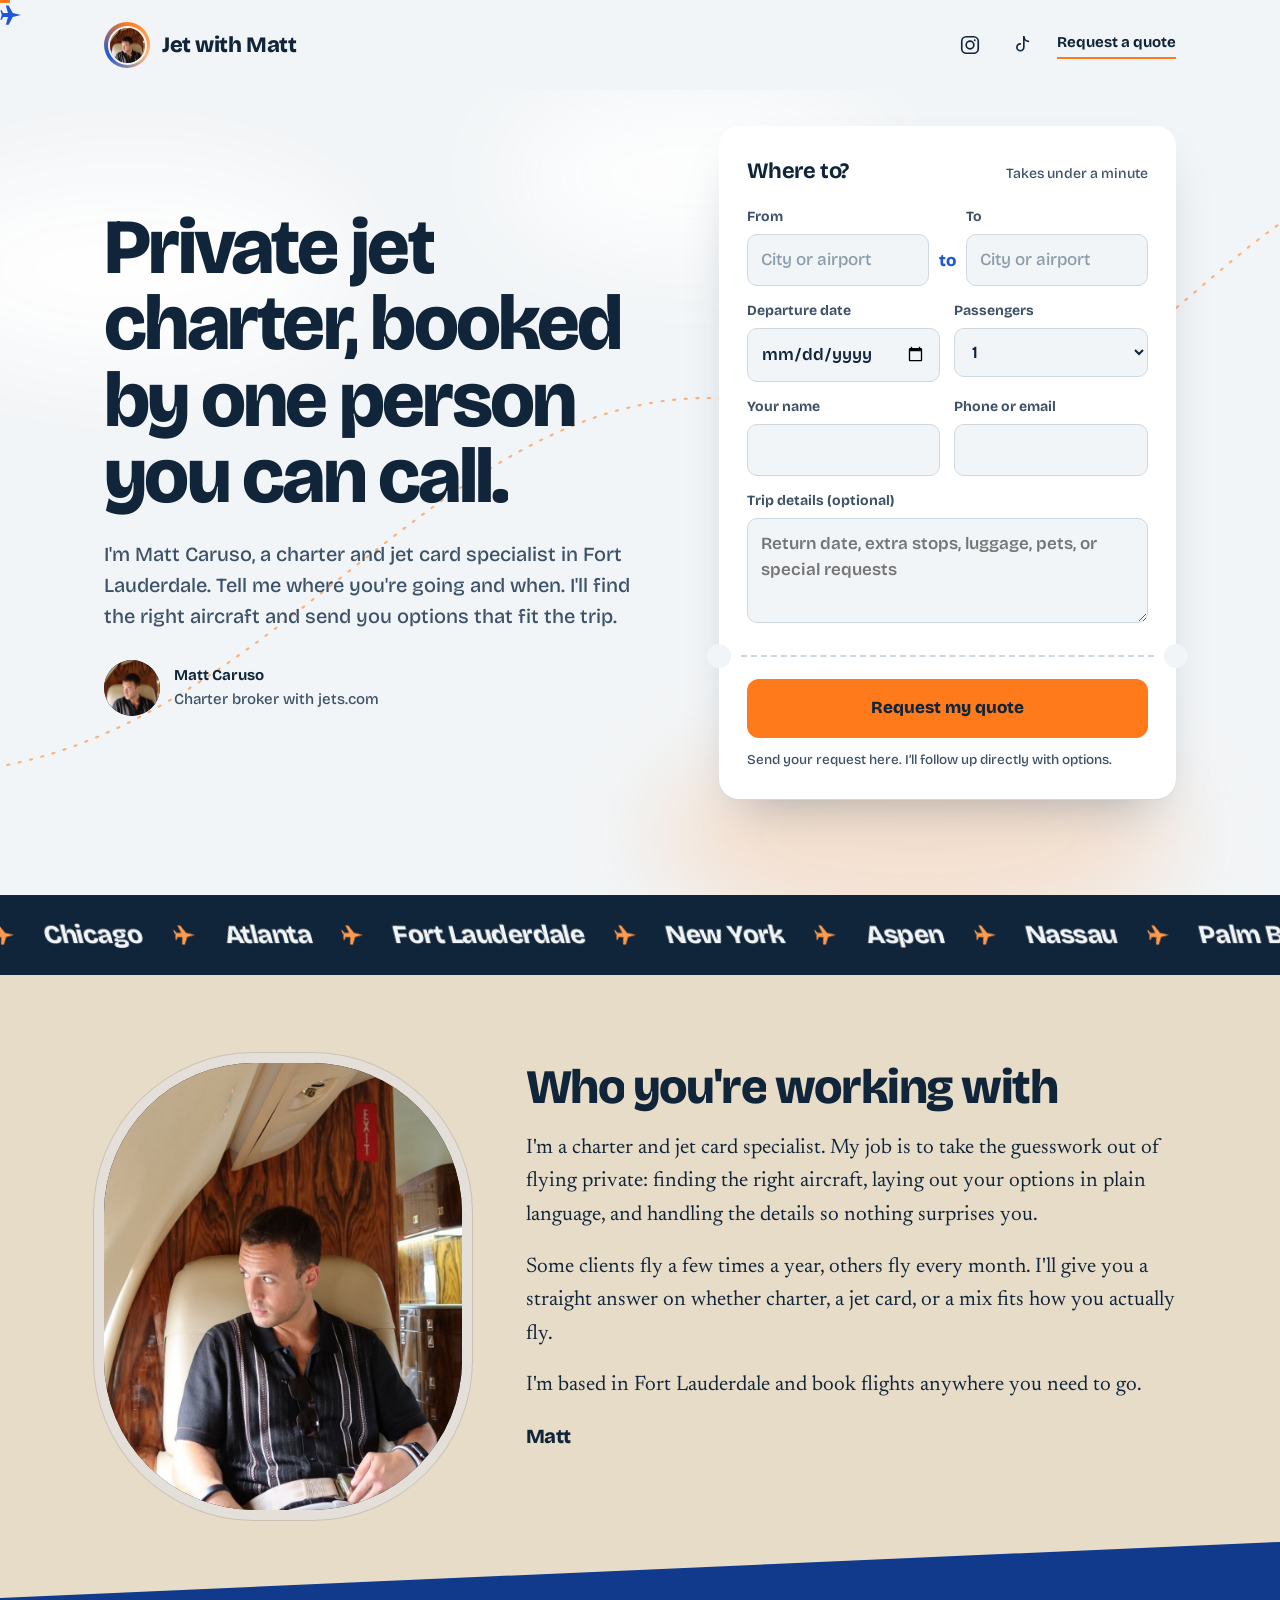
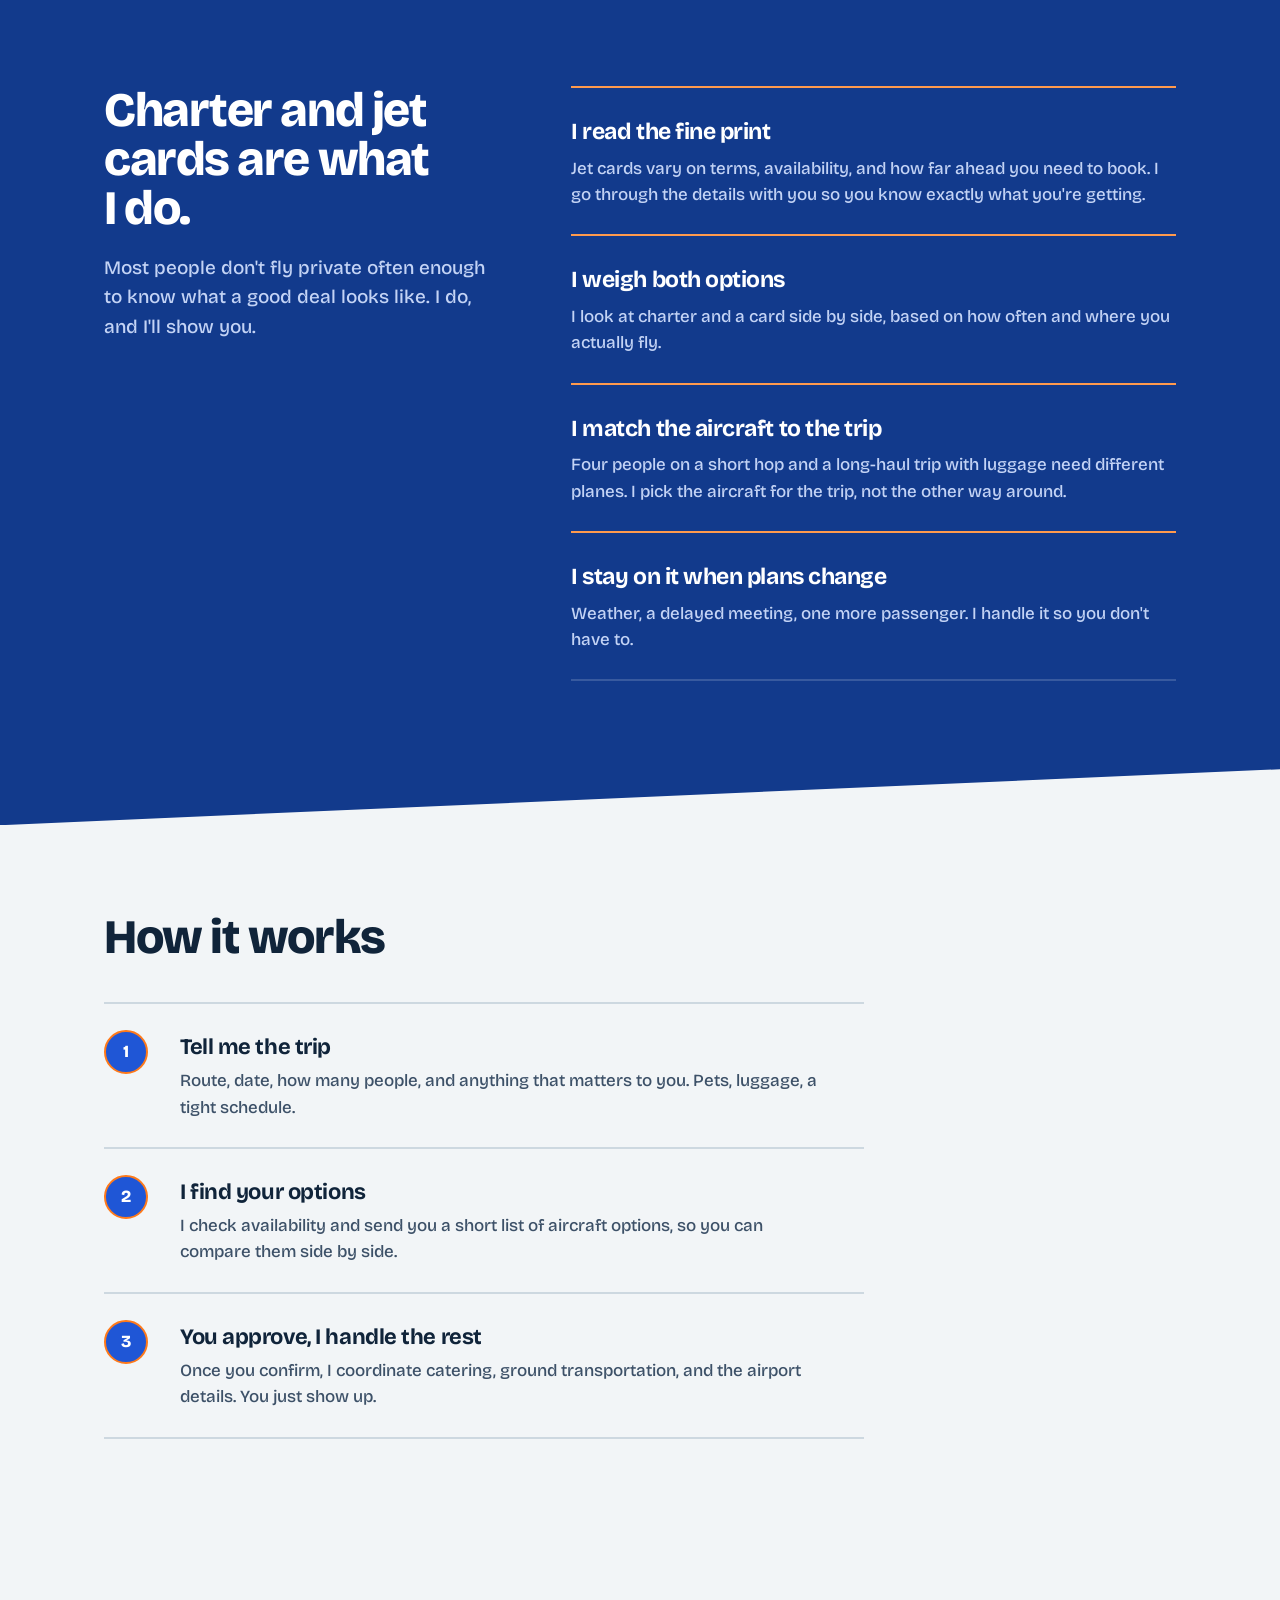
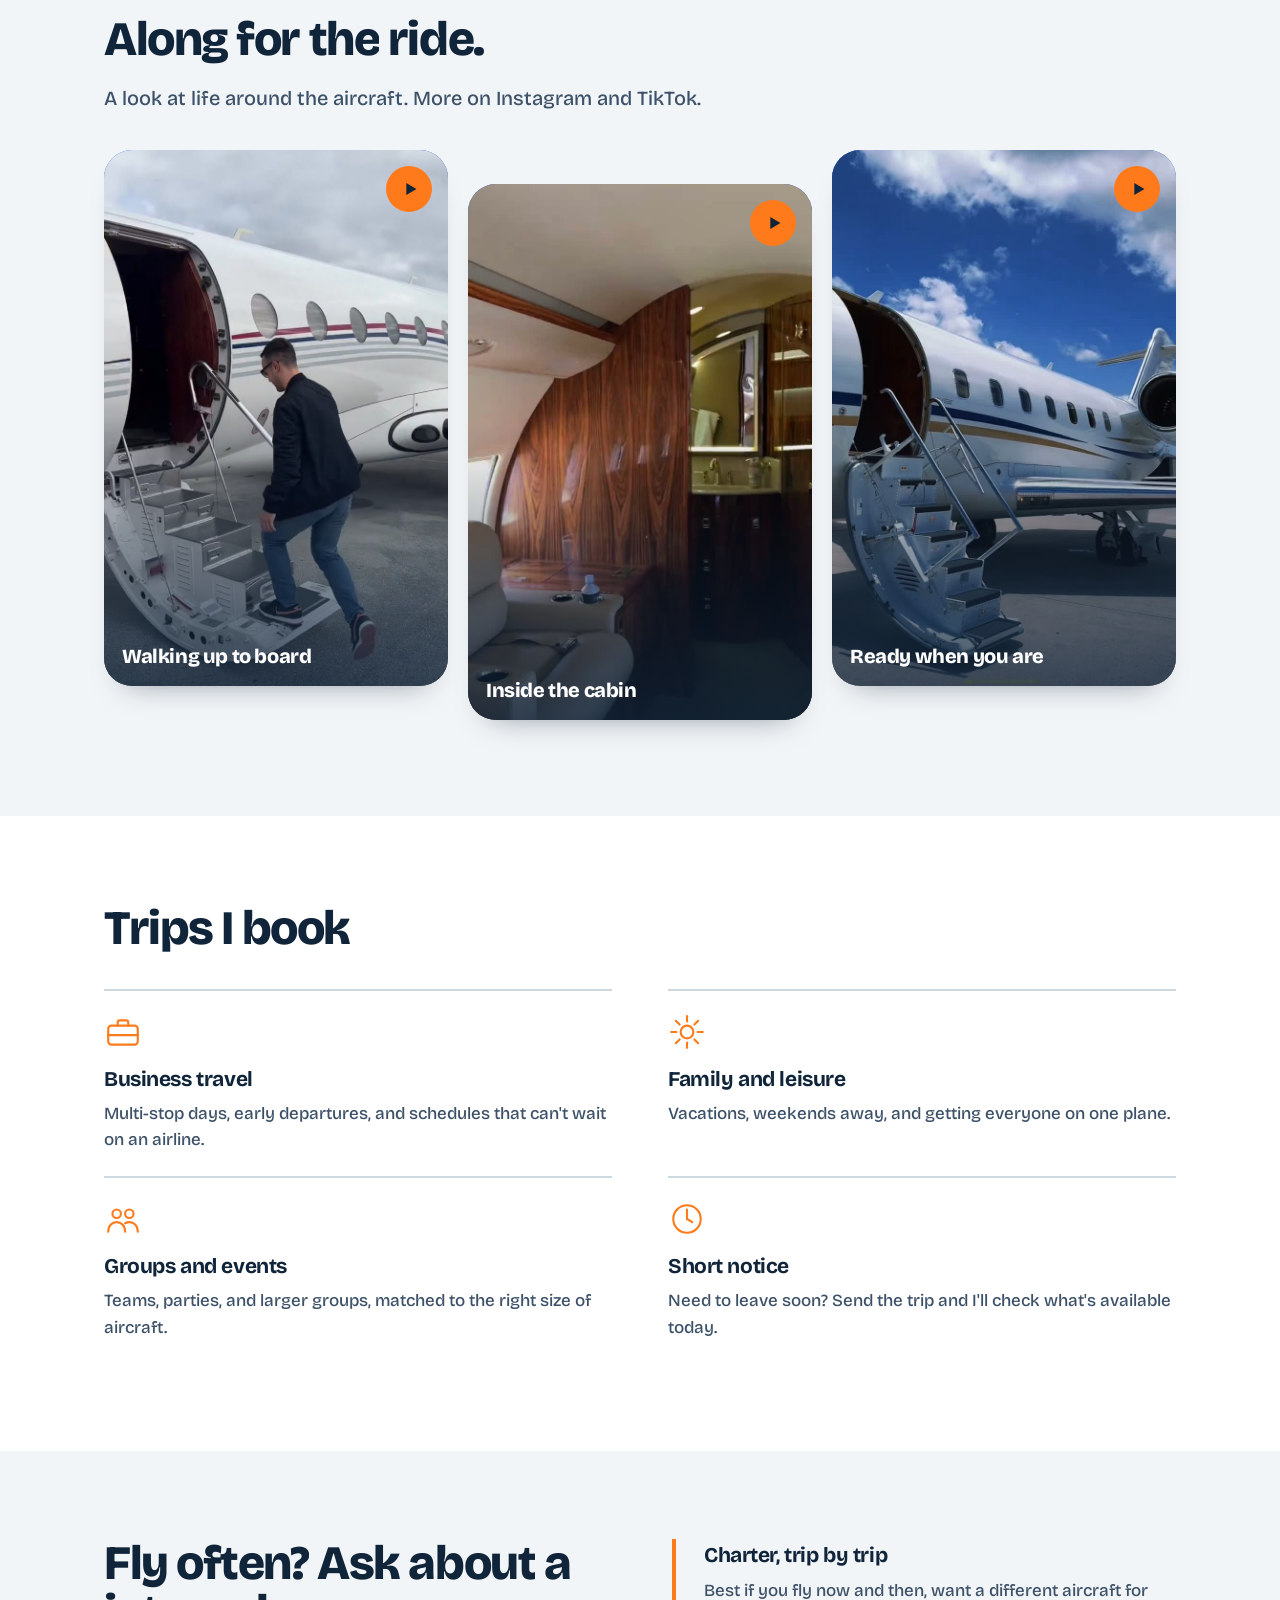
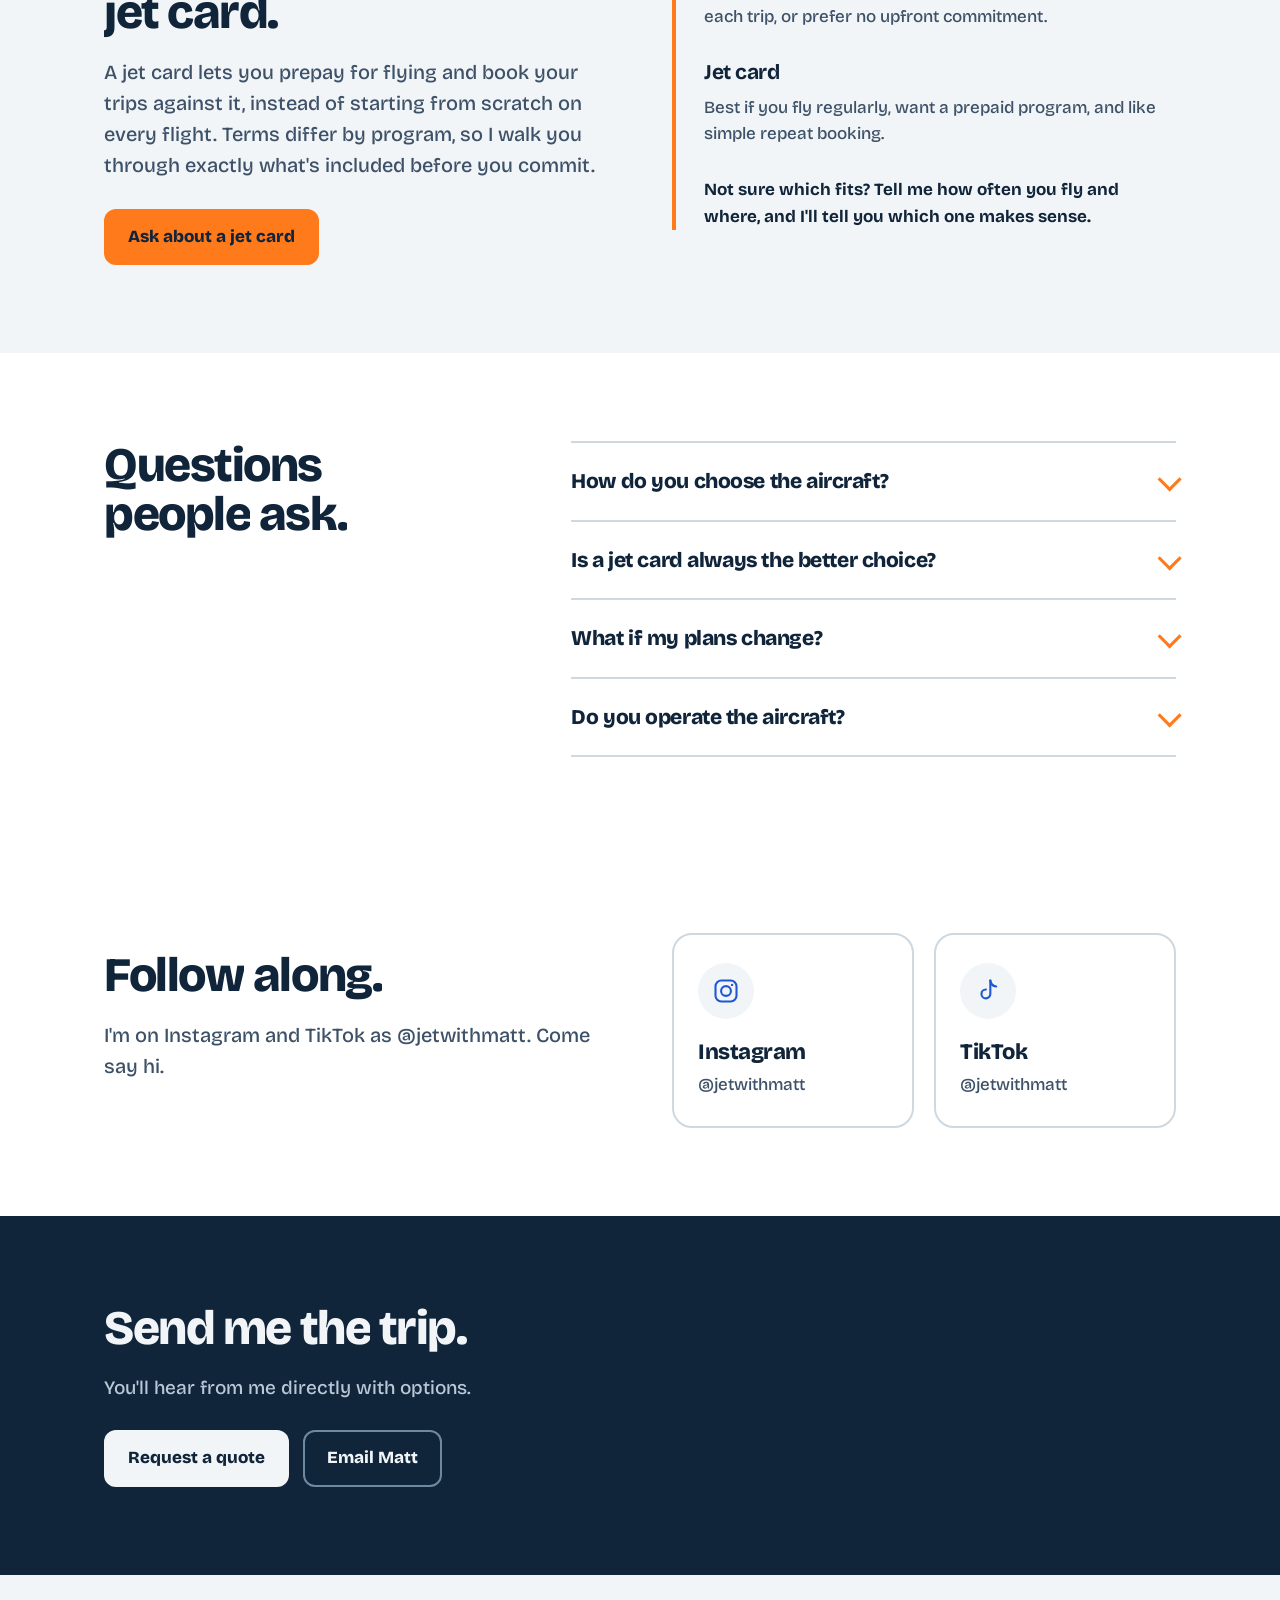
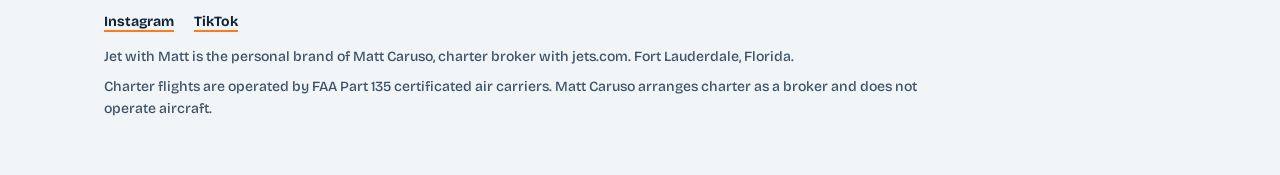
==== commit 96aae86c: "Connect flight requests to existing Formspree with direct submission and status feedback" ====
--- a/index.html
+++ b/index.html
@@ -118,13 +118,13 @@
 .route .swap { padding-bottom: 12px; color: var(--blue); font-weight: 800; }
 .row { display: grid; grid-template-columns: 1fr 1fr; gap: 14px; margin-top: 14px; }
 label { display: block; font-size: 14px; font-weight: 700; margin-bottom: 6px; color: var(--ink-soft); }
-input, select {
+input, select, textarea {
   width: 100%; font: inherit; font-weight: 600; color: var(--ink);
   background: var(--paper); border: 1.5px solid var(--line); border-radius: 10px;
   padding: 12px 13px; min-height: 48px;
 }
 input::placeholder { color: #8a9bab; font-weight: 500; }
-input:focus, select:focus { border-color: var(--blue); outline: none; box-shadow: 0 0 0 3px rgba(31,86,214,.24); }
+input:focus, select:focus, textarea:focus { border-color: var(--blue); outline: none; box-shadow: 0 0 0 3px rgba(31,86,214,.24); }
 .tear {
   position: relative; height: 0; border-top: 2px dashed var(--line); margin: 0 22px;
 }
@@ -140,6 +140,8 @@
   background: var(--orange); color: #10243a; padding: 16px 20px; border-radius: 12px;
   transition: background .15s ease;
 }
+.btn:disabled { opacity: .65; cursor: wait; }
+textarea { resize: vertical; min-height: 92px; }
 .btn:hover { background: var(--blue); color: #fff; }
 .fine { font-size: 13.5px; color: var(--ink-soft); margin: 12px 0 0; }
 .status { margin: 12px 0 0; font-size: 15px; font-weight: 700; color: var(--blue); }
@@ -569,8 +571,9 @@
       </div>
     </div>
 
-    <form class="pass" id="quote" novalidate>
-      <div class="stamp" id="stamp" aria-hidden="true">Cleared for takeoff</div>
+    <form class="pass" id="quote" action="https://formspree.io/f/xdaboyel" method="POST">
+      <input type="hidden" name="_subject" value="Jet With Matt flight request">
+      <div class="stamp" id="stamp" aria-hidden="true">Request received</div>
       <div class="pass-main">
         <div class="pass-head"><h2>Where to?</h2><span>Takes under a minute</span></div>
         <div class="route">
@@ -608,12 +611,16 @@
             <input id="contact" name="contact" autocomplete="email" required>
           </div>
         </div>
+        <div style="margin-top: 14px;">
+          <label for="details">Trip details (optional)</label>
+          <textarea id="details" name="details" rows="3" placeholder="Return date, extra stops, luggage, pets, or special requests"></textarea>
+        </div>
       </div>
       <div class="tear" aria-hidden="true"></div>
       <div class="pass-stub">
         <button class="btn" type="submit">Request my quote</button>
         <p class="status" id="status" role="status" hidden></p>
-        <p class="fine">Round trip or multi-leg? Add the details in the email that opens.</p>
+        <p class="fine">Send your request here. I’ll follow up directly with options.</p>
       </div>
     </form>
   </div>
@@ -861,41 +868,63 @@
   var form = document.getElementById("quote");
   var status = document.getElementById("status");
   var stamp = document.getElementById("stamp");
+  var submitButton = form.querySelector('button[type="submit"]');
+  var submitting = false;
   form.addEventListener("input", function () { stamp.classList.remove("show"); });
-  form.addEventListener("submit", function (e) {
+  form.addEventListener("submit", async function (e) {
     e.preventDefault();
+    if (submitting) return;
     var f = form.elements;
+    status.hidden = false;
     var missing = ["from", "to", "date", "name", "contact"].filter(function (k) { return !f[k].value.trim(); });
-    status.hidden = false;
     if (missing.length) {
       status.className = "status err";
-      status.textContent = "Add your " + (missing.length > 1 ? "trip details and contact info" : (missing[0] === "contact" ? "phone or email" : missing[0] === "date" ? "departure date" : missing[0] === "name" ? "name" : "route")) + " and send it again.";
+      status.textContent = "Add your trip details and phone or email before sending.";
       f[missing[0]].focus();
       return;
     }
     if (!form.checkValidity()) {
       status.className = "status err";
-      status.textContent = "Choose today or a future departure date.";
+      status.textContent = "Check your trip details and choose today or a future departure date.";
       form.reportValidity();
       return;
     }
-    var body = [
-      "Route: " + f.from.value.trim() + " to " + f.to.value.trim(),
-      "Departure: " + f.date.value,
-      "Passengers: " + f.pax.value,
-      "Name: " + f.name.value.trim(),
-      "Contact: " + f.contact.value.trim(),
-      "",
-      "Anything else about the trip:"
-    ].join("\n");
+    var data = new FormData(form);
+    ["from", "to", "name", "contact", "details"].forEach(function (key) {
+      data.set(key, f[key].value.trim());
+    });
+    var contact = f.contact.value.trim();
+    if (/^[^\s@]+@[^\s@]+\.[^\s@]+$/.test(contact)) data.set("email", contact);
+    data.set("_subject", "Jet With Matt flight request: " + f.from.value.trim() + " to " + f.to.value.trim());
+    submitting = true;
+    submitButton.disabled = true;
+    submitButton.textContent = "Sending…";
+    form.setAttribute("aria-busy", "true");
     status.className = "status";
+    status.textContent = "Sending your flight request…";
     stamp.classList.remove("show");
-    void stamp.offsetWidth;
-    stamp.classList.add("show");
-    status.textContent = "Your email app is opening with the trip filled in. If it doesn't, email " + CONTACT_EMAIL + ".";
-    window.location.href = "mailto:" + CONTACT_EMAIL +
-      "?subject=" + encodeURIComponent("Charter quote: " + f.from.value.trim() + " to " + f.to.value.trim()) +
-      "&body=" + encodeURIComponent(body);
+    try {
+      var response = await fetch(form.action, {
+        method: "POST",
+        body: data,
+        headers: { "Accept": "application/json" }
+      });
+      var result = await response.json().catch(function () { return {}; });
+      if (!response.ok || result.error || (Array.isArray(result.errors) && result.errors.length)) {
+        throw new Error("The request could not be accepted.");
+      }
+      form.reset();
+      stamp.classList.add("show");
+      status.textContent = "Your flight request was sent. I’ll follow up with you directly.";
+    } catch (error) {
+      status.className = "status err";
+      status.textContent = "Your request could not be confirmed. Your details are still here. Please try again or email " + CONTACT_EMAIL + ".";
+    } finally {
+      submitting = false;
+      submitButton.disabled = false;
+      submitButton.textContent = "Request my quote";
+      form.removeAttribute("aria-busy");
+    }
   });
 
   // Motion: headline word rise and scroll reveals
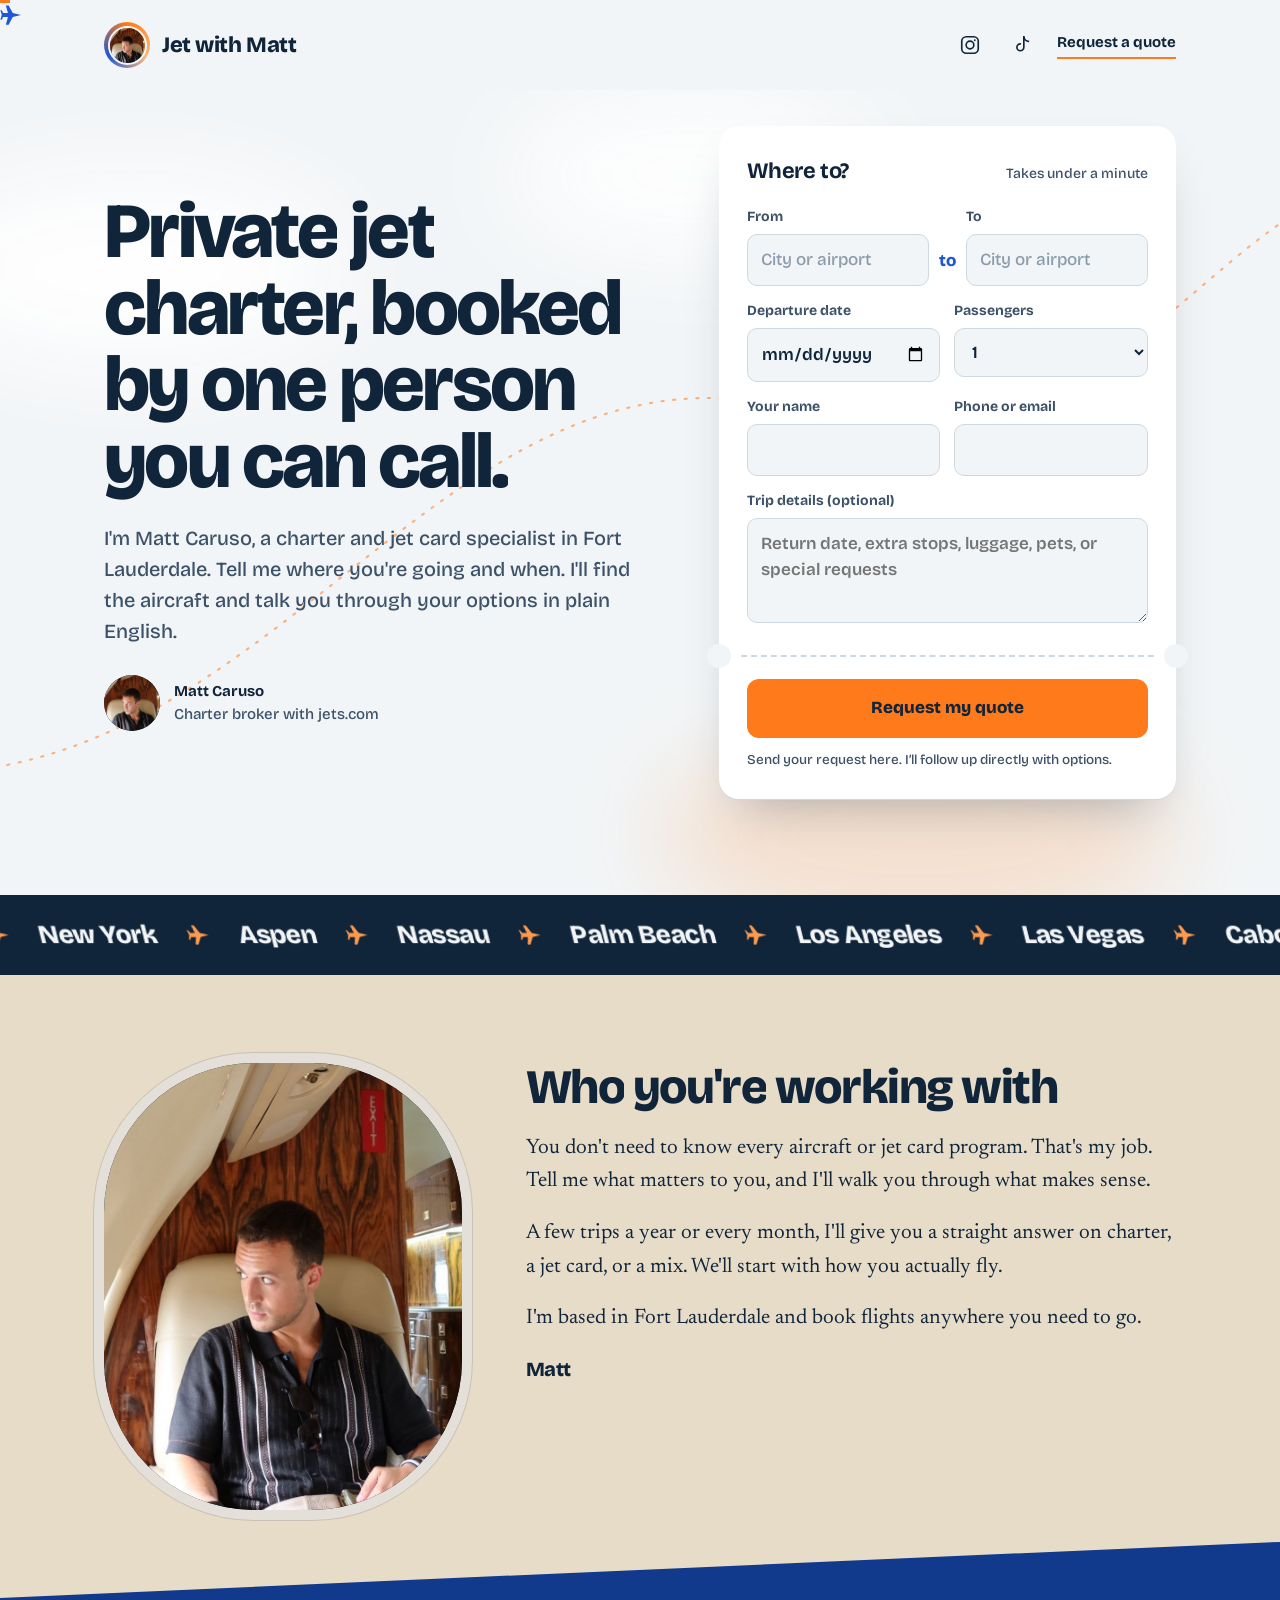
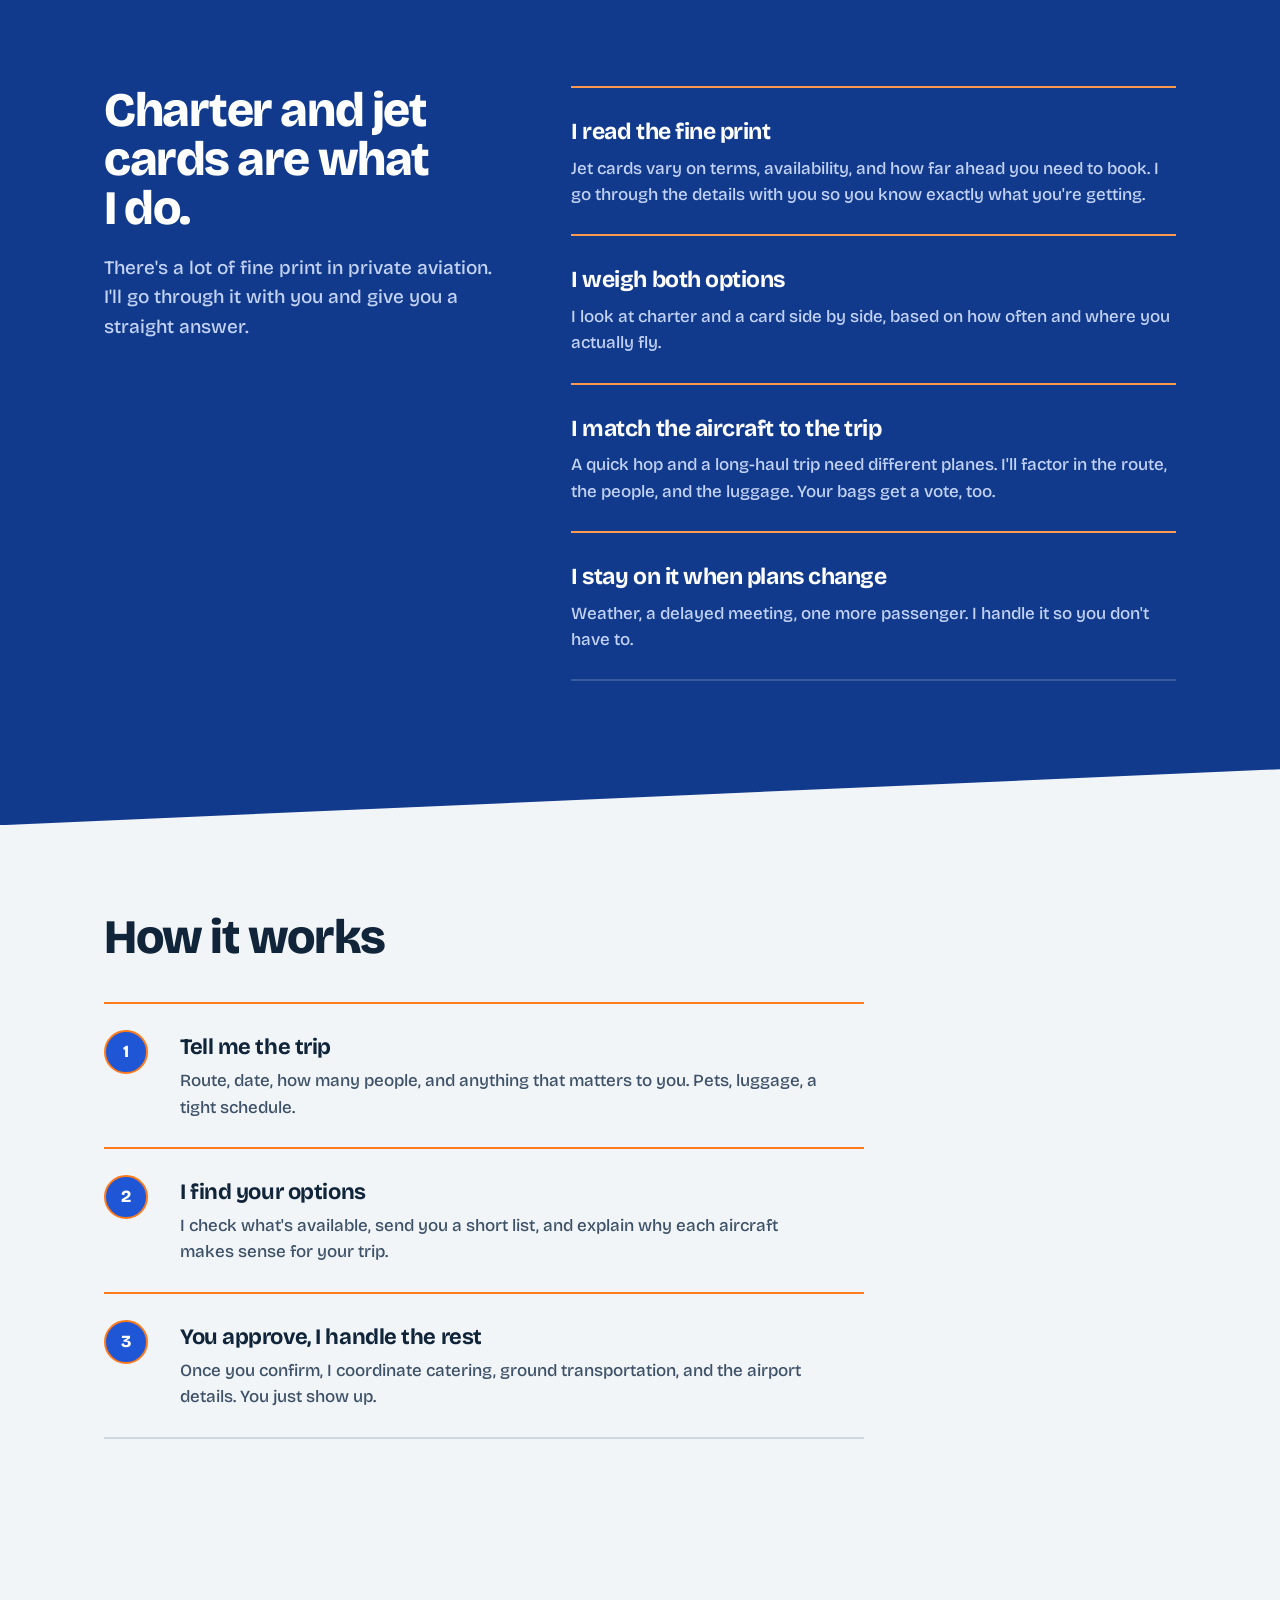
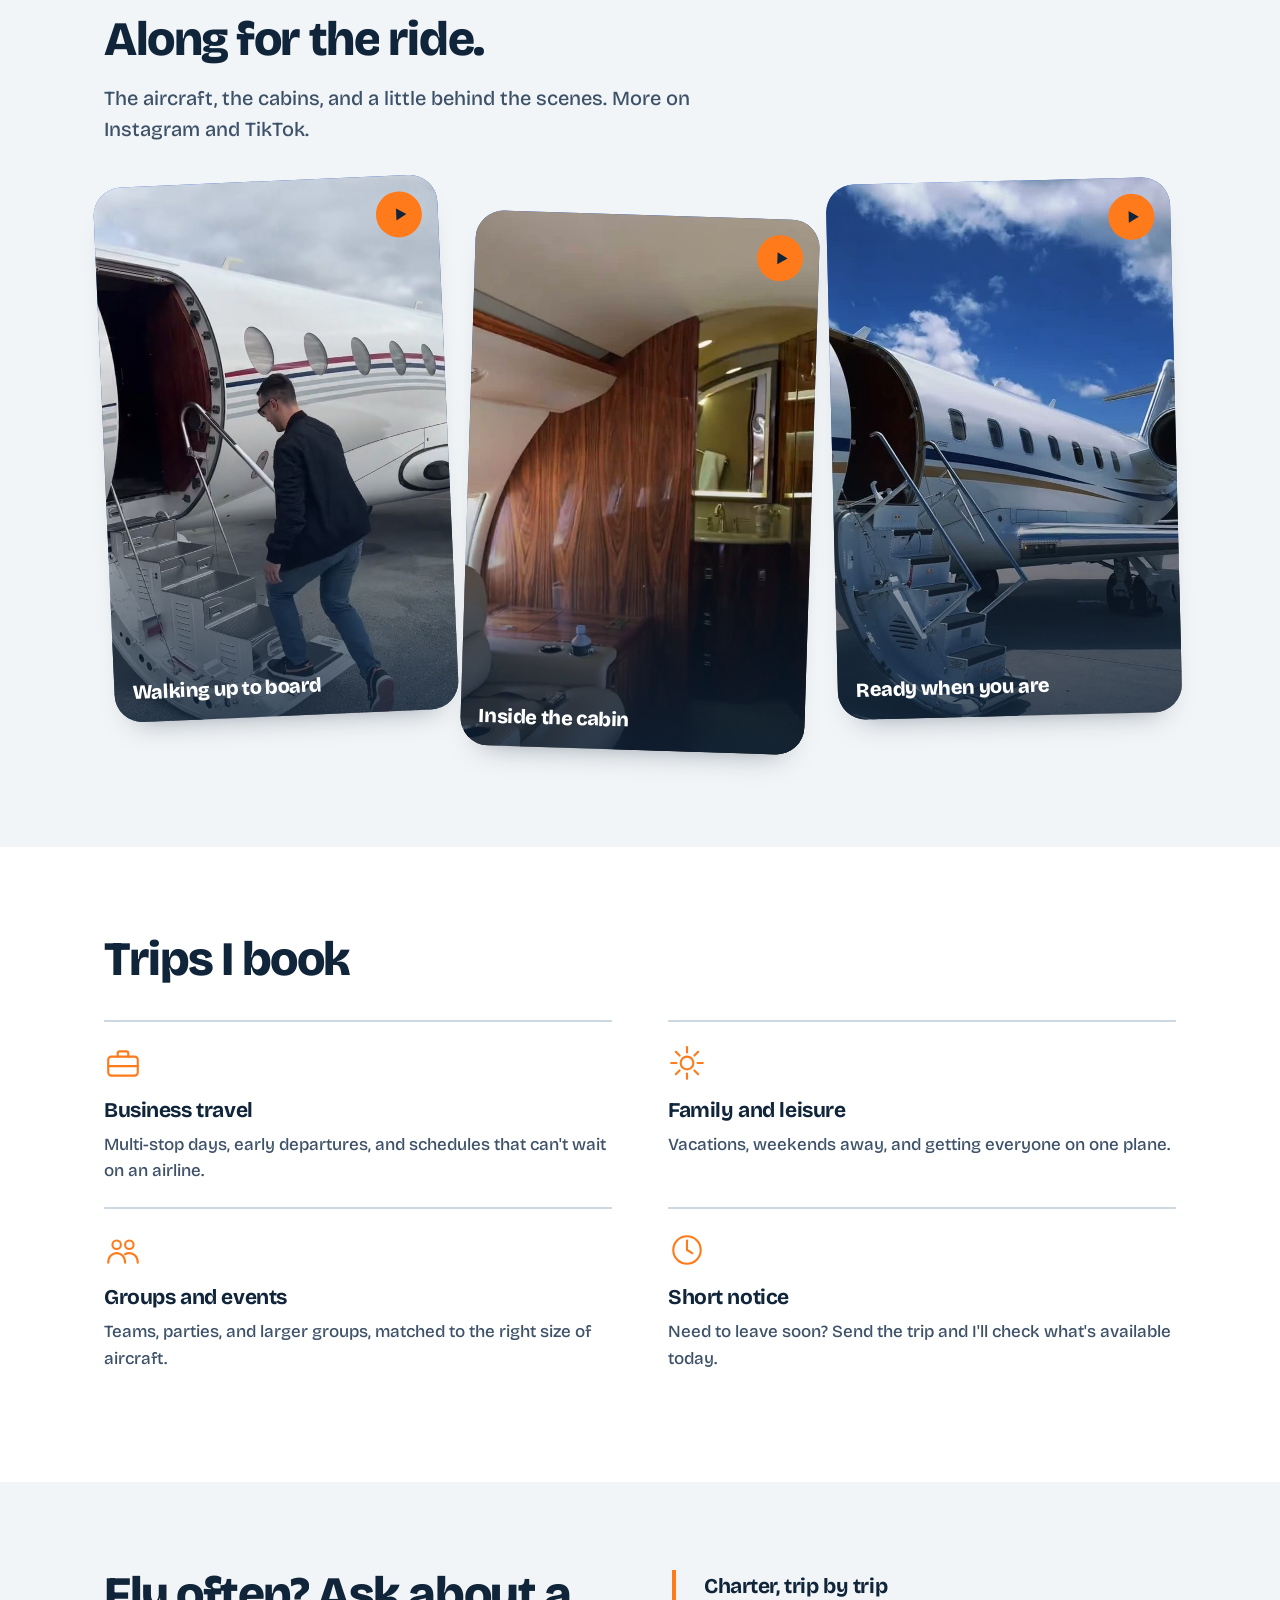
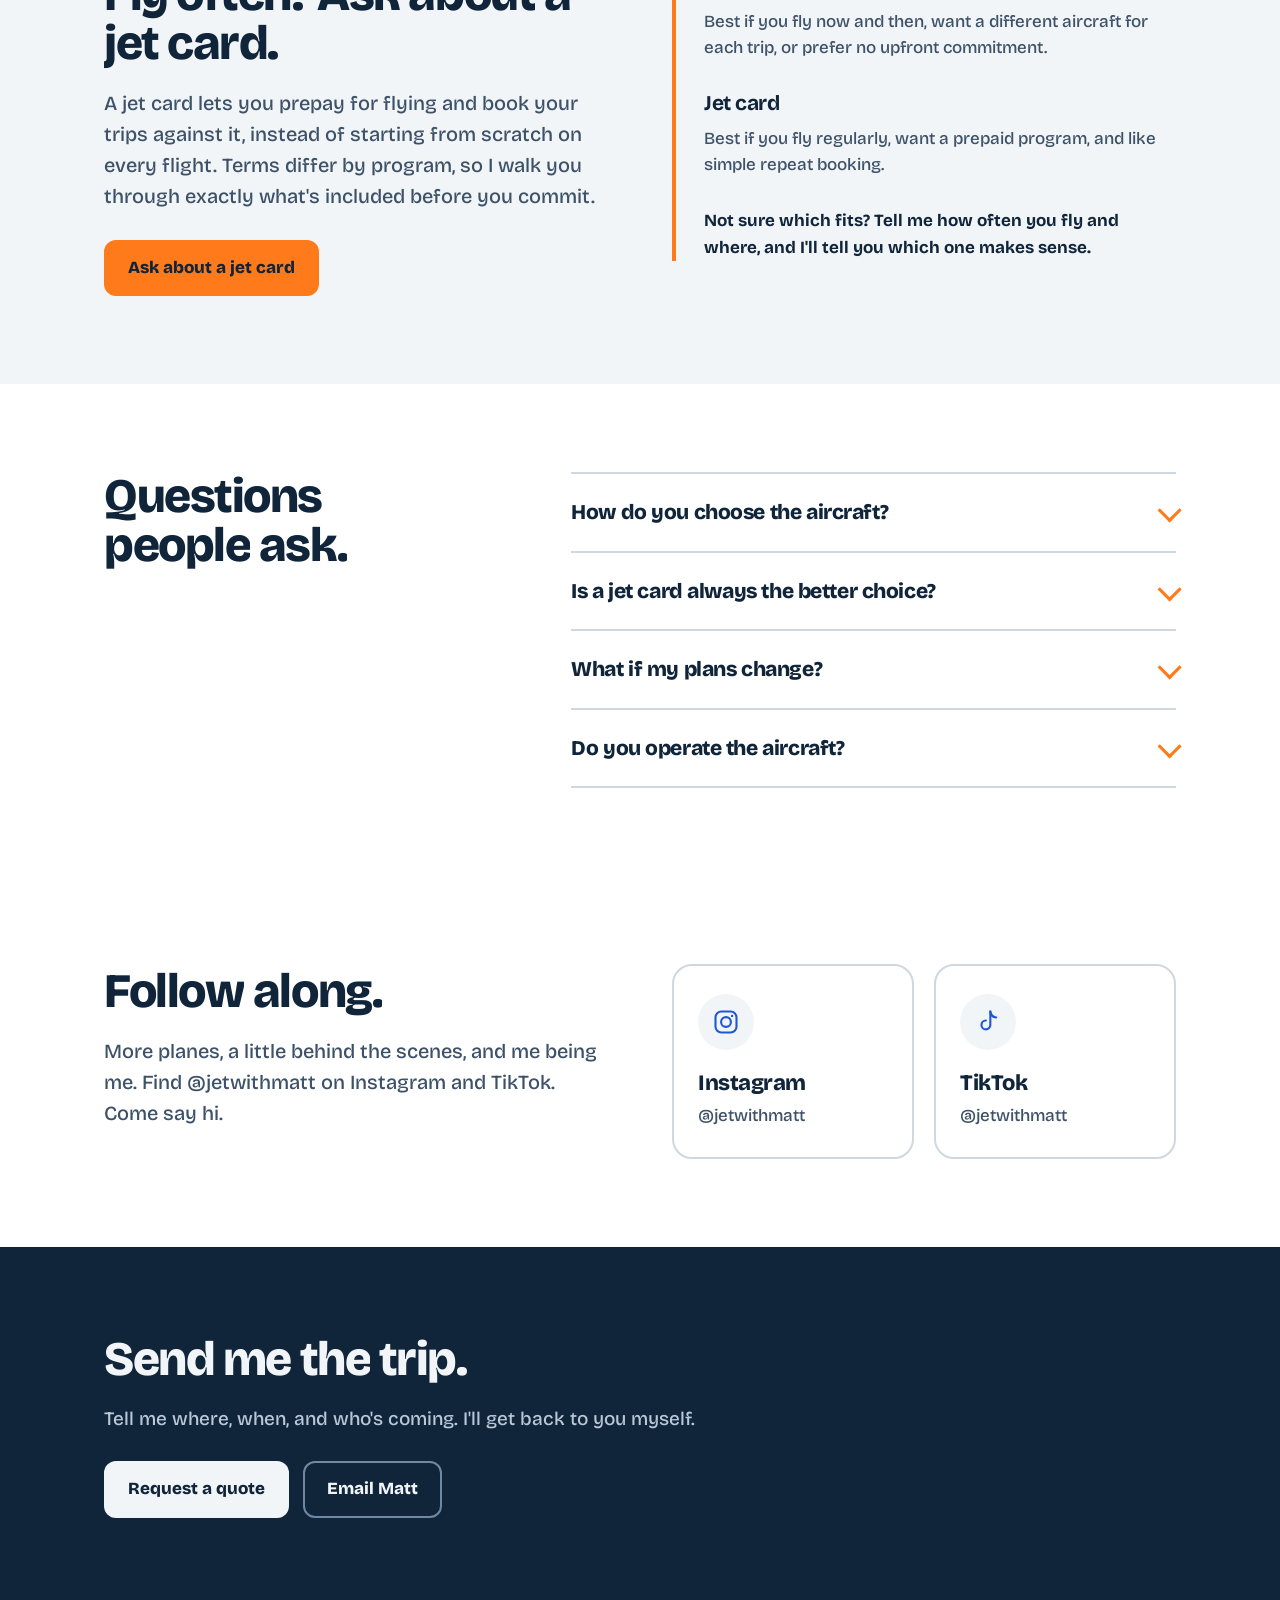
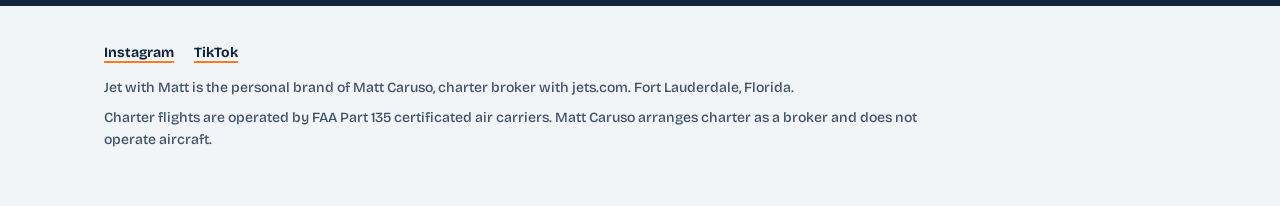
==== commit 914eb49d: "Add Matt's conversational voice and stronger scroll animations" ====
--- a/index.html
+++ b/index.html
@@ -266,17 +266,39 @@
 .pass { transition: transform .4s cubic-bezier(.2,.7,.2,1), box-shadow .4s ease; }
 .pass:hover { transform: translateY(-4px); }
 
-/* Scroll reveals, varied by section */
-.js .reveal {
-  opacity: 0; transform: translateY(20px);
-  transition: opacity .7s ease, transform .8s cubic-bezier(.2,.7,.2,1);
-  transition-delay: calc(var(--d, 0) * 100ms);
-}
-.js .reveal.in { opacity: 1; transform: none; }
-.js .exp-item.reveal { transform: translateX(-32px); }
-.js .exp-item.reveal.in { transform: none; }
-.js .portrait.reveal { transform: scale(.94); }
-.js .portrait.reveal.in { transform: none; }
+/* Scroll reveals: stagger within each group, keep every section readable. */
+.motion-ready .reveal {
+  opacity: 0; transform: translate3d(0, 44px, 0);
+  transition: opacity .7s ease, transform .95s cubic-bezier(.16,1,.3,1);
+  transition-delay: calc(var(--d, 0) * 85ms);
+}
+.motion-ready .reveal.in { opacity: 1; transform: none; }
+.motion-ready .exp-item.reveal { transform: translate3d(42px, 16px, 0); }
+.motion-ready .portrait.reveal { transform: translate3d(-40px, 28px, 0) scale(.94); }
+.motion-ready .exp-item.reveal.in, .motion-ready .portrait.reveal.in { transform: none; }
+.motion-ready .exp-item.reveal.in:hover { transform: translateX(10px); }
+.motion-ready .shot.reveal { transform: translate3d(0, 64px, 0) rotate(calc(var(--r, 0deg) * 1.6)) scale(.94); }
+.motion-ready .shot.reveal.in { transform: rotate(var(--r, 0deg)); }
+.motion-ready .shot.reveal.in:hover { transform: rotate(0deg) scale(1.04); }
+.motion-ready .tile.reveal.in:hover { transform: translateY(-6px); }
+.motion-ready .qa details.reveal { transform: translate3d(24px, 20px, 0); }
+.motion-ready .qa details.reveal.in { transform: none; }
+@media (prefers-reduced-motion: no-preference) {
+  .portrait img, .shot img { translate: 0 var(--scroll-drift, 0px); scale: 1.08; }
+  .steps li { position: relative; }
+  .steps li::before {
+    content: ""; position: absolute; top: -2px; left: 0; right: 0; height: 2px;
+    background: var(--orange); transform: scaleX(0); transform-origin: left;
+    transition: transform 1s cubic-bezier(.16,1,.3,1) .15s;
+  }
+  .steps li.in::before { transform: scaleX(1); }
+}
+@media (max-width: 600px) {
+  .motion-ready .reveal { transform: translate3d(0, 30px, 0); }
+  .motion-ready .exp-item.reveal, .motion-ready .qa details.reveal { transform: translate3d(0, 30px, 0); }
+  .motion-ready .reveal.in { transform: none; }
+  .motion-ready .shot.reveal.in { transform: rotate(var(--r, 0deg)); }
+}
 .steps .n { transition: background .4s ease .3s, color .4s ease .3s; }
 .steps li.in .n { background: var(--blue); color: #fff; animation: pop .6s .3s cubic-bezier(.3,1.6,.5,1); }
 @keyframes pop { 0% { transform: scale(1); } 50% { transform: scale(1.22); } 100% { transform: scale(1); } }
@@ -293,7 +315,8 @@
 }
 @media (prefers-reduced-motion: reduce) {
   .plane { display: none; }
-  .js .reveal, .js .exp-item.reveal, .js .portrait.reveal { opacity: 1; transform: none; transition: none; }
+  .motion-ready .reveal, .motion-ready .exp-item.reveal, .motion-ready .portrait.reveal,
+  .motion-ready .shot.reveal, .motion-ready .qa details.reveal { opacity: 1; transform: none; transition: none; }
   .js .compare:not(.in)::before, .js .exp-item:not(.in)::before { transform: none; }
   .w > span { transform: none; animation: none; }
   .stamp.show { animation: none; opacity: 1; }
@@ -564,7 +587,7 @@
   <div class="wrap hero-grid">
     <div>
       <h1>Private jet charter, booked by one person you can call.</h1>
-      <p class="lede">I'm Matt Caruso, a charter and jet card specialist in Fort Lauderdale. Tell me where you're going and when. I'll find the right aircraft and send you options that fit the trip.</p>
+      <p class="lede">I'm Matt Caruso, a charter and jet card specialist in Fort Lauderdale. Tell me where you're going and when. I'll find the aircraft and talk you through your options in plain English.</p>
       <div class="byline">
         <div class="dot-avatar"><span aria-hidden="true">MC</span><img src="avatar.jpg" decoding="async" alt="" onerror="this.remove()"></div>
         <div><strong>Matt Caruso</strong><br>Charter broker with jets.com</div>
@@ -632,13 +655,13 @@
   <div class="wrap about-grid">
     <div class="portrait">
       <span class="initials" aria-hidden="true">MC</span>
-      <!-- Photos are embedded below, so index.html works on its own. -->
+      <!-- Native photo assets keep the page fast and the images clear. -->
       <img src="matt.jpg" decoding="async" loading="lazy" alt="Matt Caruso seated in a private jet cabin" onerror="if(!this.dataset.f){this.dataset.f=1;this.src='avatar.jpg'}else{this.remove()}">
     </div>
     <div class="letter">
       <h2 class="big">Who you're working with</h2>
-      <p>I'm a charter and jet card specialist. My job is to take the guesswork out of flying private: finding the right aircraft, laying out your options in plain language, and handling the details so nothing surprises you.</p>
-      <p>Some clients fly a few times a year, others fly every month. I'll give you a straight answer on whether charter, a jet card, or a mix fits how you actually fly.</p>
+      <p>You don't need to know every aircraft or jet card program. That's my job. Tell me what matters to you, and I'll walk you through what makes sense.</p>
+      <p>A few trips a year or every month, I'll give you a straight answer on charter, a jet card, or a mix. We'll start with how you actually fly.</p>
       <p>I'm based in Fort Lauderdale and book flights anywhere you need to go.</p>
       <div class="sign">Matt</div>
     </div>
@@ -649,7 +672,7 @@
   <div class="wrap exp-grid">
     <div>
       <h2 class="big">Charter and jet cards are what I do.</h2>
-      <p class="exp-lede">Most people don't fly private often enough to know what a good deal looks like. I do, and I'll show you.</p>
+      <p class="exp-lede">There's a lot of fine print in private aviation. I'll go through it with you and give you a straight answer.</p>
     </div>
     <div class="exp-list">
       <div class="exp-item">
@@ -662,7 +685,7 @@
       </div>
       <div class="exp-item">
         <h3>I match the aircraft to the trip</h3>
-        <p>Four people on a short hop and a long-haul trip with luggage need different planes. I pick the aircraft for the trip, not the other way around.</p>
+        <p>A quick hop and a long-haul trip need different planes. I'll factor in the route, the people, and the luggage. Your bags get a vote, too.</p>
       </div>
       <div class="exp-item">
         <h3>I stay on it when plans change</h3>
@@ -687,7 +710,7 @@
         <div class="n">2</div>
         <div>
           <h3>I find your options</h3>
-          <p>I check availability and send you a short list of aircraft options, so you can compare them side by side.</p>
+          <p>I check what's available, send you a short list, and explain why each aircraft makes sense for your trip.</p>
         </div>
       </li>
       <li>
@@ -701,11 +724,11 @@
   </div>
 </section>
 
-<!-- Reel tiles use the embedded photos. -->
+<!-- Reel tiles link to Matt's Instagram videos. -->
 <section class="gallery" id="photos">
   <div class="wrap">
     <h2 class="big">Along for the ride.</h2>
-    <p class="jc-lede">A look at life around the aircraft. More on Instagram and TikTok.</p>
+    <p class="jc-lede">The aircraft, the cabins, and a little behind the scenes. More on Instagram and TikTok.</p>
     <div class="shots">
       <a class="shot reel" href="https://www.instagram.com/jetwithmatt/reel/DeAg8XKjIGh/" target="_blank" rel="noopener" aria-label="Watch reel on Instagram: Walking up to board">
         <img src="photos/boarding.jpg" decoding="async" loading="lazy" alt="Matt boarding a private jet" onerror="this.remove()">
@@ -803,7 +826,7 @@
   <div class="wrap follow-grid">
     <div>
       <h2 class="big">Follow along.</h2>
-      <p class="jc-lede">I'm on Instagram and TikTok as @jetwithmatt. Come say hi.</p>
+      <p class="jc-lede">More planes, a little behind the scenes, and me being me. Find @jetwithmatt on Instagram and TikTok. Come say hi.</p>
     </div>
     <div class="tiles">
       <a class="tile" href="https://www.instagram.com/jetwithmatt/" target="_blank" rel="noopener">
@@ -825,7 +848,7 @@
   <span class="streak" style="top:74%;--t:10s;--dl:6s" aria-hidden="true"></span>
   <div class="wrap">
     <h2 class="big">Send me the trip.</h2>
-    <p>You'll hear from me directly with options.</p>
+    <p>Tell me where, when, and who's coming. I'll get back to you myself.</p>
     <div class="actions">
       <a class="btn-light" href="#quote">Request a quote</a>
       <a class="btn-line" id="emailLink" href="mailto:jetwithmatt@proton.me?subject=Charter%20quote%20request">Email Matt</a>
@@ -937,35 +960,51 @@
       return '<span class="w" aria-hidden="true"><span style="--i:' + i + '">' + w + '</span></span>';
     }).join(" ");
   }
-  var targets = document.querySelectorAll(".letter > *, .portrait, .exp-grid > div:first-child > *, .exp-item, .steps li, .trip-list > div, .jc-grid > div, .follow-grid > div:first-child > *, .tiles > a, .gallery .shot, .faq-grid > *");
-  var groupCount = {};
+  var targets = document.querySelectorAll(".letter > *, .portrait, .exp-grid > div:first-child > *, .exp-item, #how h2, .steps li, .trips h2, .trip-list > div, .jc-grid > div:first-child > *, .compare, .follow-grid > div:first-child > *, .tiles > a, .gallery h2, .gallery .jc-lede, .gallery .shot, .faq h2, .qa details, .cta .wrap > *");
+  var groupCount = new Map();
   Array.prototype.forEach.call(targets, function (el) {
     el.classList.add("reveal");
-    var key = el.parentElement.className || "x";
-    groupCount[key] = (groupCount[key] || 0);
-    el.style.setProperty("--d", Math.min(groupCount[key]++, 6));
+    var parent = el.parentElement;
+    var index = groupCount.get(parent) || 0;
+    el.style.setProperty("--d", Math.min(index, 3));
+    groupCount.set(parent, index + 1);
   });
   if ("IntersectionObserver" in window && !calm) {
     var io = new IntersectionObserver(function (entries) {
       entries.forEach(function (en) {
         if (en.isIntersecting) { en.target.classList.add("in"); io.unobserve(en.target); }
       });
-    }, { threshold: 0.18, rootMargin: "0px 0px -6% 0px" });
+    }, { threshold: 0.08, rootMargin: "0px 0px -5% 0px" });
+    document.documentElement.classList.add("motion-ready");
     Array.prototype.forEach.call(targets, function (el) { io.observe(el); });
+    // Keyboard focus should never land on a visually hidden link.
+    document.addEventListener("focusin", function (event) {
+      var el = event.target.closest(".reveal");
+      if (el) { el.classList.add("in"); io.unobserve(el); }
+    });
   } else {
     Array.prototype.forEach.call(targets, function (el) { el.classList.add("in"); });
   }
 
   // Flight progress bar
   var fb = document.getElementById("flightbar");
+  var driftImages = calm ? [] : document.querySelectorAll(".portrait img, .shot img");
   var ticking = false;
   function setProgress() {
     var max = document.documentElement.scrollHeight - window.innerHeight;
     fb.style.setProperty("--p", max > 0 ? Math.min(1, Math.max(0, window.scrollY / max)) : 0);
+    Array.prototype.forEach.call(driftImages, function (img) {
+      var rect = img.parentElement.getBoundingClientRect();
+      if (rect.bottom < 0 || rect.top > window.innerHeight) return;
+      var distance = (rect.top + rect.height / 2 - window.innerHeight / 2) * -.035;
+      img.style.setProperty("--scroll-drift", Math.max(-12, Math.min(12, distance)).toFixed(1) + "px");
+    });
     ticking = false;
   }
   window.addEventListener("scroll", function () { if (!ticking) { ticking = true; requestAnimationFrame(setProgress); } }, { passive: true });
   setProgress();
+  window.addEventListener("resize", setProgress);
+  window.addEventListener("load", setProgress);
 
   // Boarding pass tilts toward the pointer
   var pass = document.getElementById("quote");
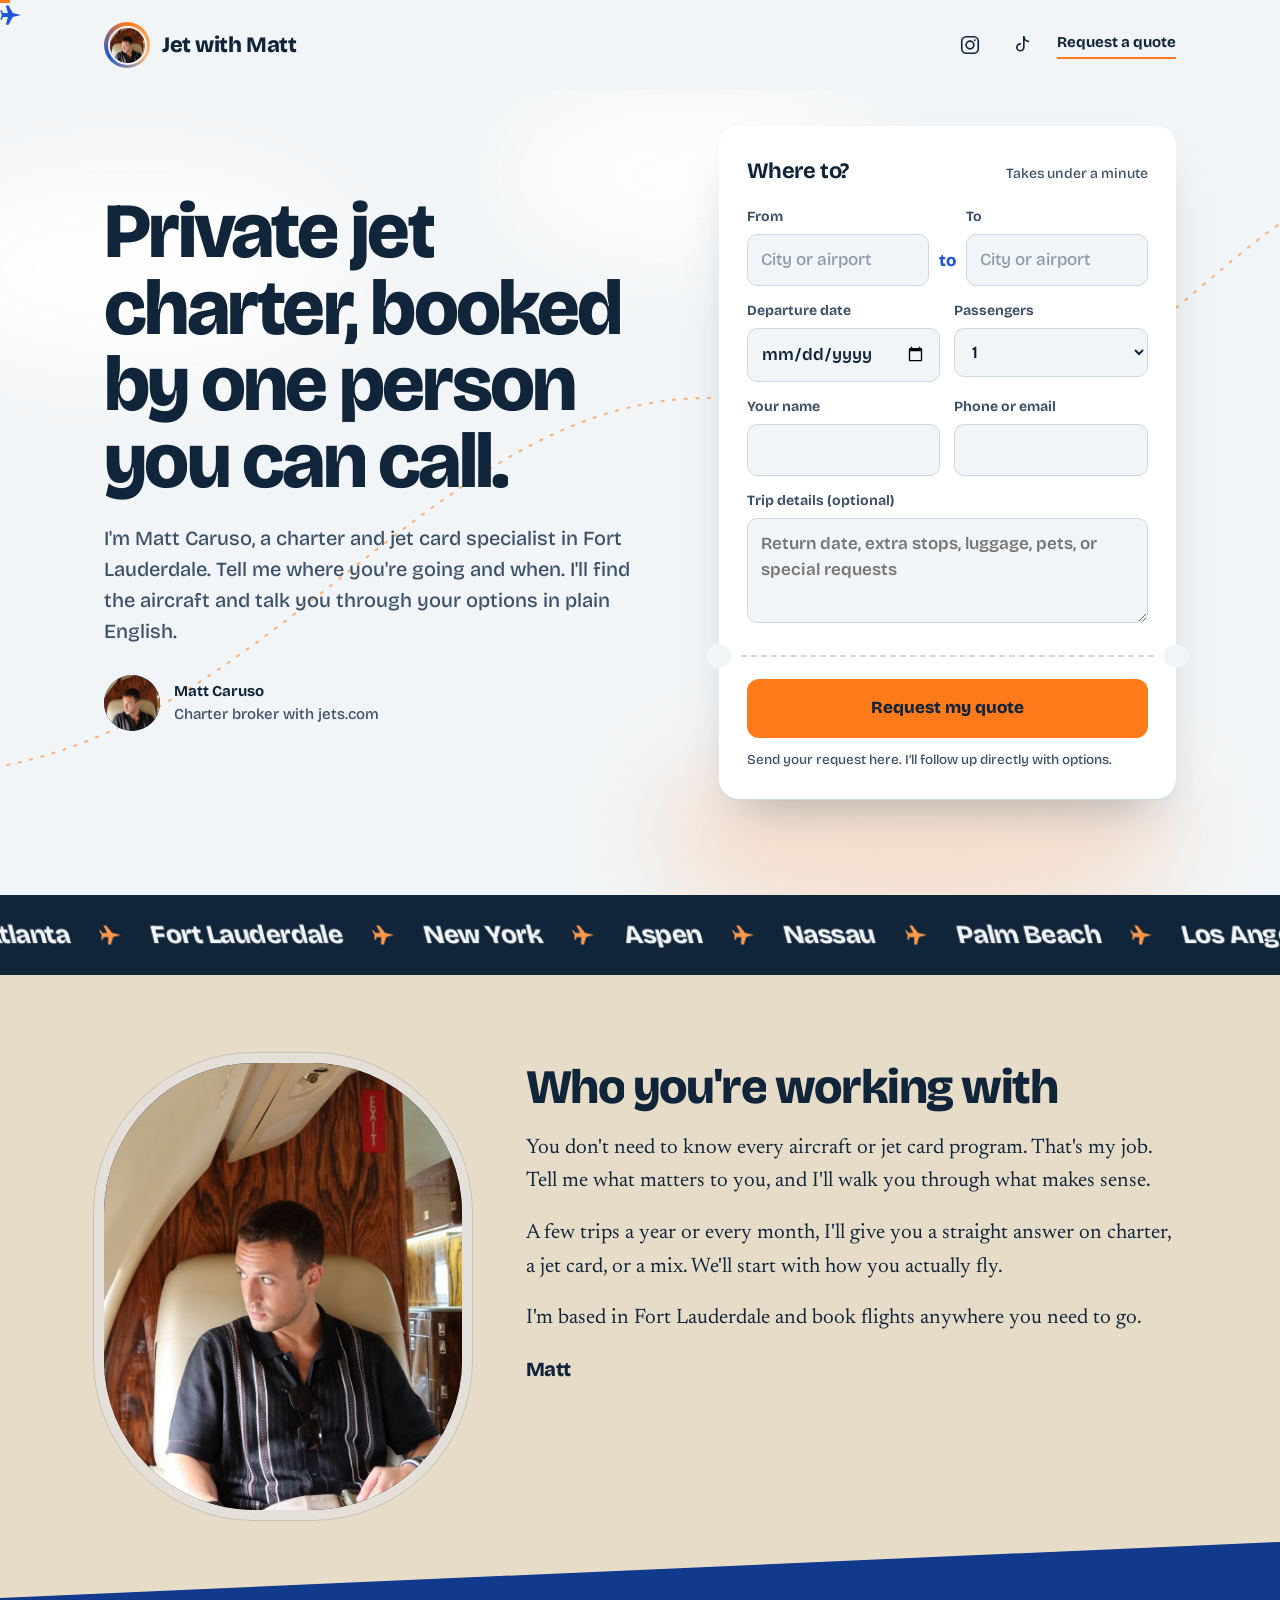
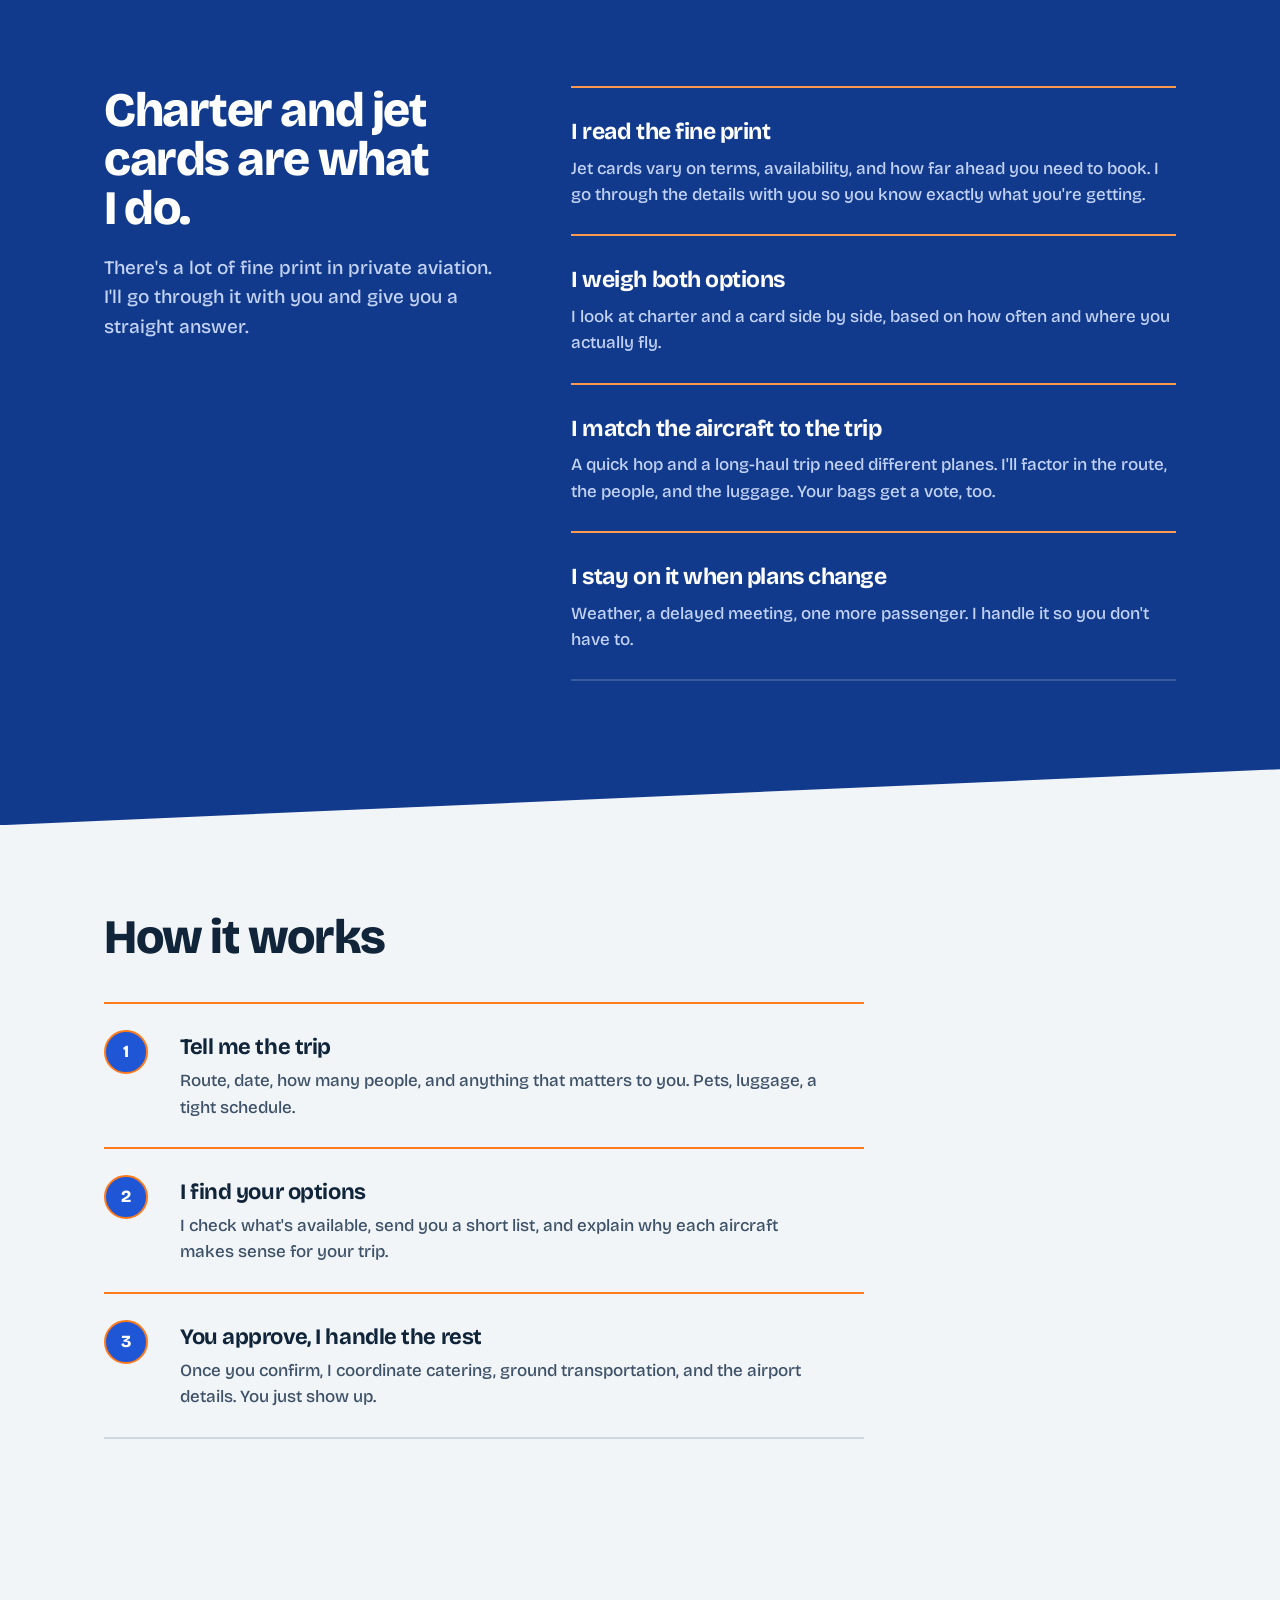
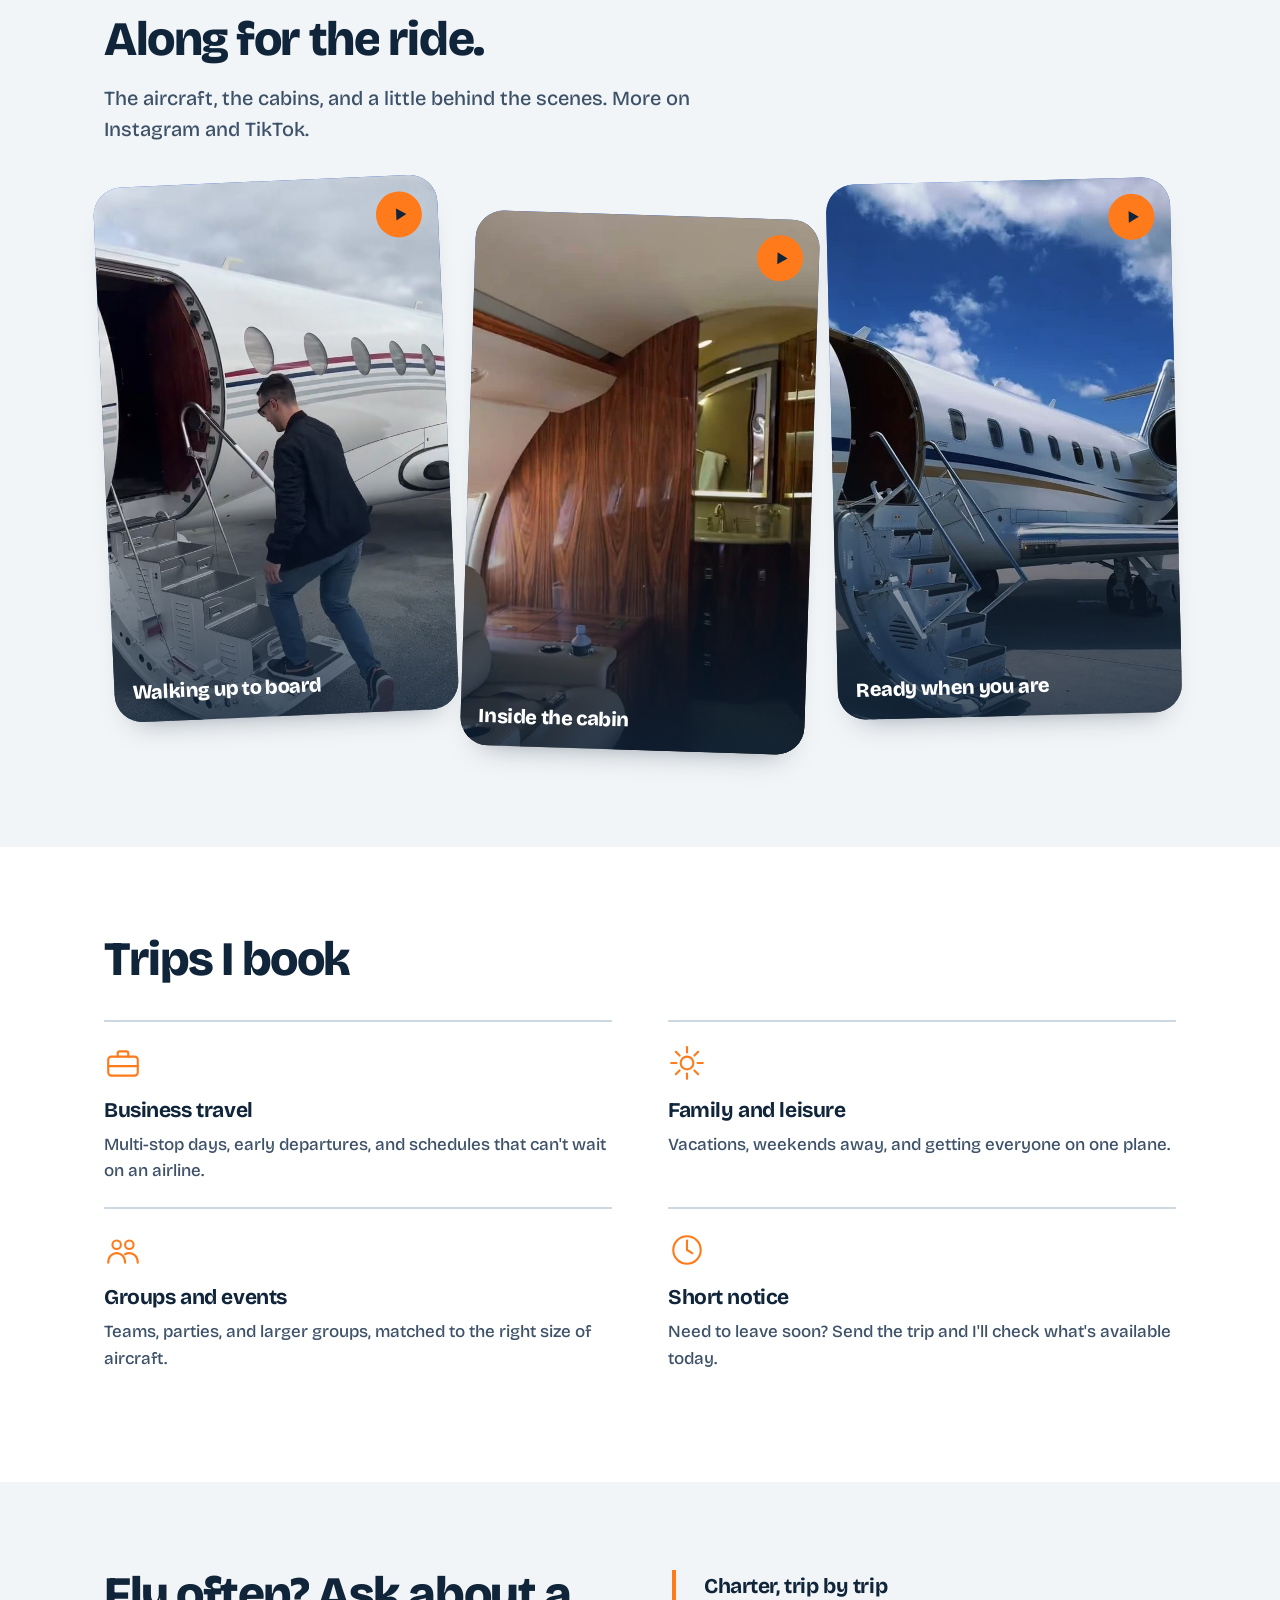
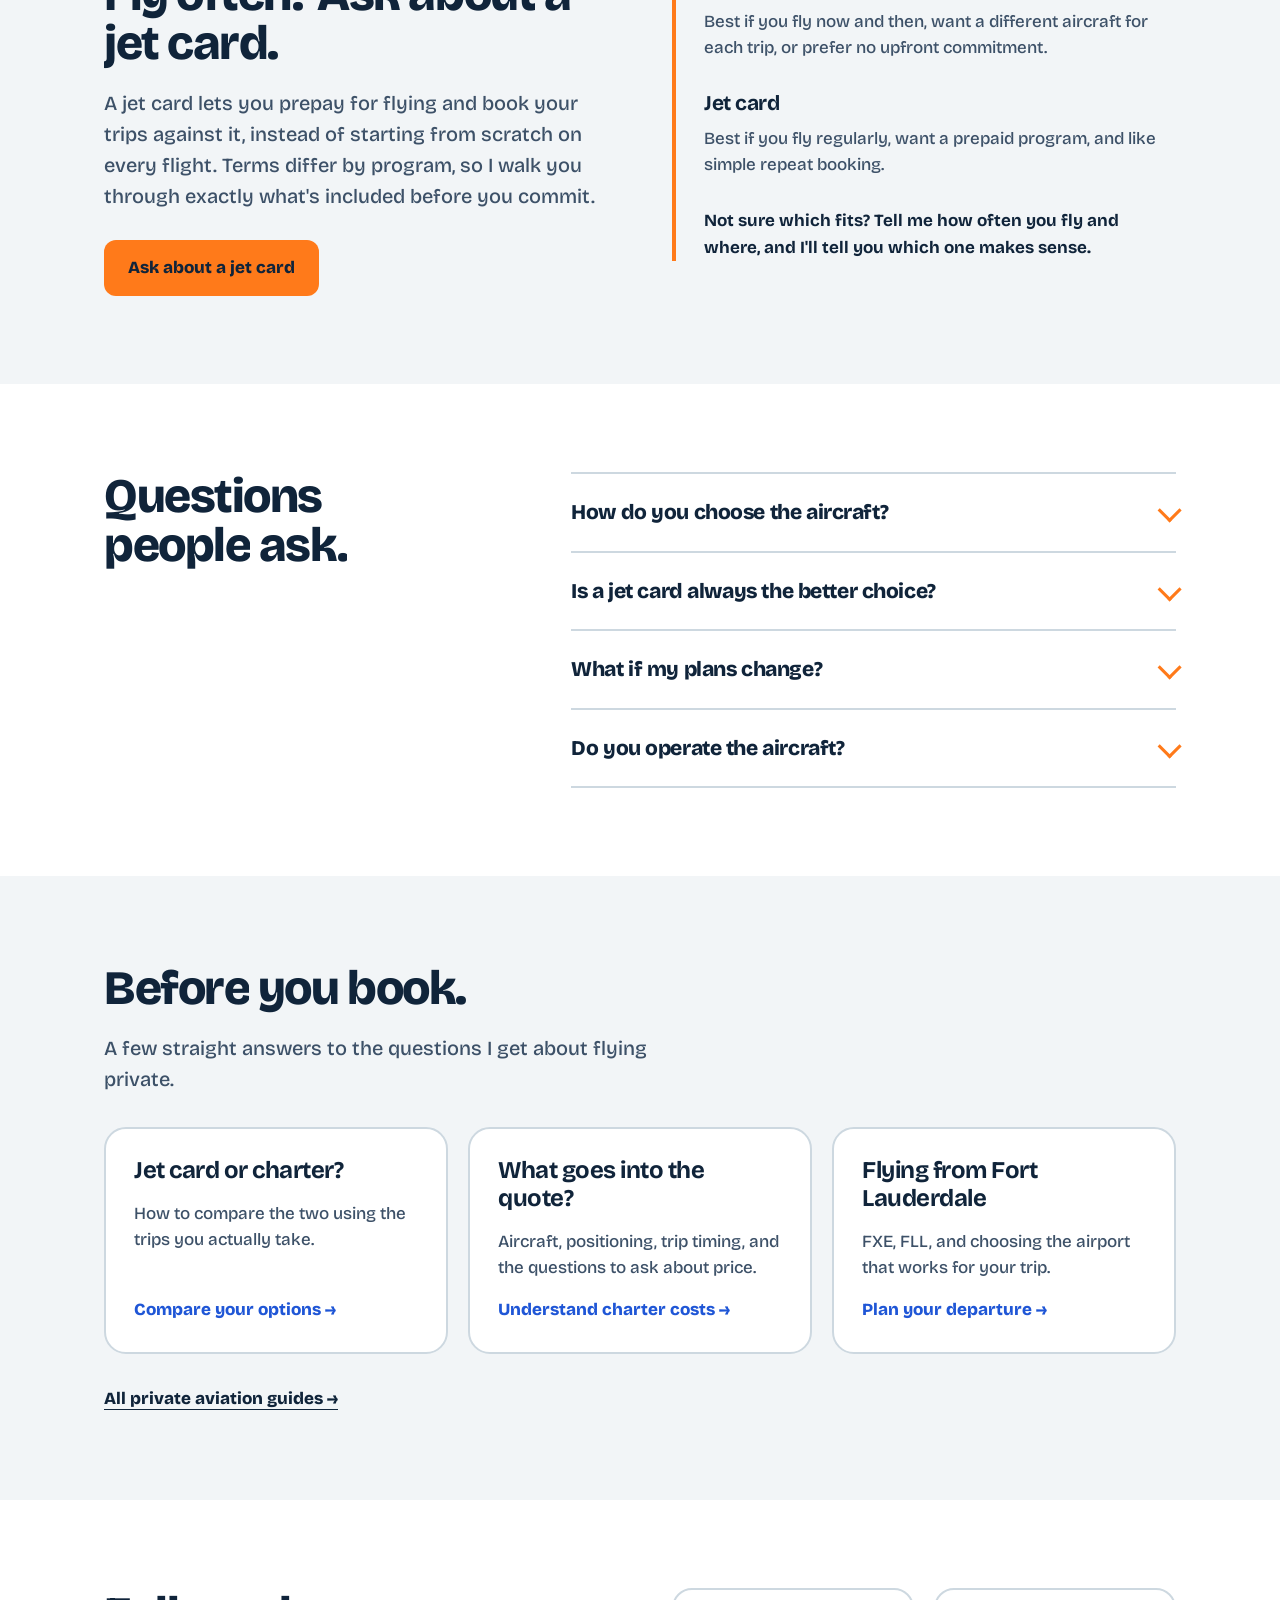
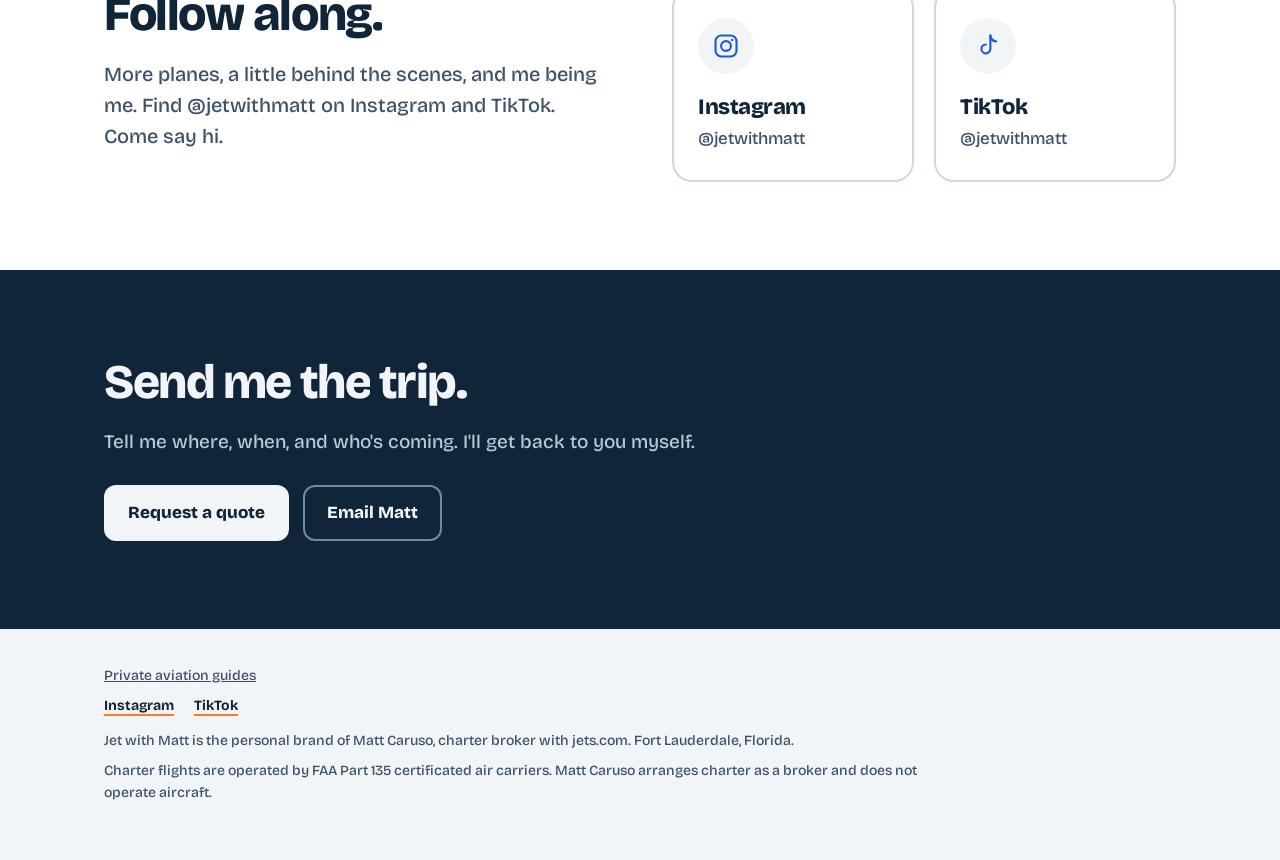
==== commit babd2131: "Upgrade SEO with linked aviation guides, structured data, and domain redirects" ====
--- a/index.html
+++ b/index.html
@@ -3,14 +3,22 @@
 <head>
 <meta charset="utf-8">
 <meta name="viewport" content="width=device-width, initial-scale=1">
-<title>Jet with Matt | Private jet charter and jet card specialist in Fort Lauderdale</title>
-<meta name="description" content="Matt Caruso is a private jet charter and jet card specialist based in Fort Lauderdale. Send your trip and get aircraft options and a clear plan from one person, start to finish.">
+<title>Private Jet Charter &amp; Jet Cards | Jet With Matt, Fort Lauderdale</title>
+<meta name="description" content="Private jet charter and jet cards with Matt Caruso in Fort Lauderdale. Send your route and dates for aircraft options and straight answers.">
 <script>document.documentElement.className += " js";</script>
 <link rel="canonical" href="https://jetwithmatt.com/">
 <link rel="icon" href="avatar.jpg">
 <meta property="og:image" content="https://jetwithmatt.com/avatar.jpg">
-<meta property="og:title" content="Jet with Matt">
-<meta property="og:description" content="Private jet charter, booked by one person you can call.">
+<meta property="og:title" content="Private Jet Charter &amp; Jet Cards | Jet With Matt">
+<meta property="og:site_name" content="Jet With Matt">
+<meta property="og:description" content="Private jet charter and jet cards with Matt Caruso in Fort Lauderdale. Send your route and dates for aircraft options and straight answers.">
+<meta property="og:image:alt" content="Matt Caruso, private jet charter and jet card specialist">
+<meta property="og:image:width" content="480">
+<meta property="og:image:height" content="480">
+<meta name="twitter:card" content="summary">
+<meta name="twitter:title" content="Private Jet Charter &amp; Jet Cards | Jet With Matt">
+<meta name="twitter:description" content="Private jet charter and jet cards with Matt Caruso in Fort Lauderdale. Send your route and dates for aircraft options and straight answers.">
+<meta name="twitter:image" content="https://jetwithmatt.com/avatar.jpg">
 <meta property="og:url" content="https://jetwithmatt.com/">
 <meta property="og:type" content="website">
 <link rel="preconnect" href="https://fonts.googleapis.com">
@@ -19,14 +27,76 @@
 <script type="application/ld+json">
 {
   "@context": "https://schema.org",
-  "@type": "Person",
-  "name": "Matt Caruso",
-  "jobTitle": "Private jet charter broker",
-  "url": "https://jetwithmatt.com/",
-  "sameAs": ["https://www.instagram.com/jetwithmatt/", "https://www.tiktok.com/@jetwithmatt"],
-  "worksFor": { "@type": "Organization", "name": "jets.com" },
-  "homeLocation": { "@type": "Place", "name": "Fort Lauderdale, Florida" },
-  "knowsAbout": ["Private jet charter", "Jet cards", "Charter brokerage", "Business aviation"]
+  "@graph": [
+    {
+      "@type": "Person",
+      "@id": "https://jetwithmatt.com/#matt",
+      "name": "Matt Caruso",
+      "jobTitle": "Private jet charter and jet card specialist",
+      "url": "https://jetwithmatt.com/#about",
+      "image": "https://jetwithmatt.com/avatar.jpg",
+      "sameAs": [
+        "https://www.instagram.com/jetwithmatt/",
+        "https://www.tiktok.com/@jetwithmatt"
+      ],
+      "homeLocation": {
+        "@type": "Place",
+        "name": "Fort Lauderdale, Florida"
+      },
+      "knowsAbout": [
+        "Private jet charter",
+        "Jet cards",
+        "Charter brokerage"
+      ]
+    },
+    {
+      "@type": "WebSite",
+      "@id": "https://jetwithmatt.com/#website",
+      "url": "https://jetwithmatt.com/",
+      "name": "Jet With Matt",
+      "alternateName": "Jet with Matt",
+      "publisher": {
+        "@id": "https://jetwithmatt.com/#matt"
+      }
+    },
+    {
+      "@type": "WebPage",
+      "@id": "https://jetwithmatt.com/#webpage",
+      "url": "https://jetwithmatt.com/",
+      "name": "Private Jet Charter & Jet Cards | Jet With Matt, Fort Lauderdale",
+      "description": "Private jet charter and jet cards with Matt Caruso in Fort Lauderdale. Send your route and dates for aircraft options and straight answers.",
+      "isPartOf": {
+        "@id": "https://jetwithmatt.com/#website"
+      },
+      "about": {
+        "@id": "https://jetwithmatt.com/#matt"
+      }
+    },
+    {
+      "@type": "Service",
+      "@id": "https://jetwithmatt.com/#charter-service",
+      "name": "Private jet charter brokerage",
+      "serviceType": "Private jet charter brokerage",
+      "provider": {
+        "@id": "https://jetwithmatt.com/#matt"
+      },
+      "areaServed": {
+        "@type": "Place",
+        "name": "Fort Lauderdale and South Florida"
+      },
+      "url": "https://jetwithmatt.com/#quote"
+    },
+    {
+      "@type": "Service",
+      "@id": "https://jetwithmatt.com/#jet-card-service",
+      "name": "Jet card guidance",
+      "serviceType": "Jet card program guidance",
+      "provider": {
+        "@id": "https://jetwithmatt.com/#matt"
+      },
+      "url": "https://jetwithmatt.com/#jet-cards"
+    }
+  ]
 }
 </script>
 <style>
@@ -542,6 +612,19 @@
   .route .swap { display: none; }
   .tear::before { left: -30px; } .tear::after { right: -30px; }
 }
+
+/* Client guides */
+.guides { background: var(--paper); }
+.guide-grid { display: grid; grid-template-columns: repeat(3, 1fr); gap: 20px; margin: 32px 0; }
+.guide-card { display: flex; flex-direction: column; gap: 16px; padding: 28px; border: 2px solid var(--line); border-radius: 22px; text-decoration: none; color: var(--ink); background: var(--white); transition: transform .3s ease, border-color .3s ease; }
+.guide-card:hover { transform: translateY(-5px); border-color: var(--orange); }
+.guide-card h3 { margin: 0; font-size: 24px; line-height: 1.15; letter-spacing: -.02em; }
+.guide-card p { margin: 0; color: var(--ink-soft); }
+.guide-card .read { margin-top: auto; font-weight: 800; color: var(--blue); }
+.guide-card:focus-visible, .guide-hub-link:focus-visible { outline: 3px solid var(--orange); outline-offset: 5px; }
+.guide-hub-link { color: var(--ink); font-weight: 800; text-underline-offset: 5px; }
+@media (max-width: 900px) { .guide-grid { grid-template-columns: 1fr; } }
+@media (prefers-reduced-motion: reduce) { html { scroll-behavior: auto; } .guide-card:hover { transform: none; } }
 </style>
 </head>
 <body>
@@ -551,7 +634,7 @@
 
 <header class="top">
   <div class="wrap">
-    <a class="mark" href="/"><span class="mark-av"><img src="avatar.jpg" decoding="async" alt="Matt Caruso" onerror="this.parentNode.remove()"></span><span>Jet with Matt</span></a>
+    <a class="mark" href="/"><span class="mark-av"><img width="480" height="480" src="avatar.jpg" decoding="async" alt="Matt Caruso" onerror="this.parentNode.remove()"></span><span>Jet with Matt</span></a>
     <div class="top-actions">
       <a class="soc-link" href="https://www.instagram.com/jetwithmatt/" target="_blank" rel="noopener" aria-label="Jet with Matt on Instagram"><svg class="soc" viewBox="0 0 24 24" aria-hidden="true"><rect x="3" y="3" width="18" height="18" rx="5"/><circle cx="12" cy="12" r="4.2"/><circle cx="17.2" cy="6.8" r="1" class="dot"/></svg></a>
       <a class="soc-link" href="https://www.tiktok.com/@jetwithmatt" target="_blank" rel="noopener" aria-label="Jet with Matt on TikTok"><svg class="soc" viewBox="0 0 24 24" aria-hidden="true"><path d="M14 3v11.5a3.8 3.8 0 1 1-3.8-3.8"/><path d="M14 3c.4 2.9 2.2 4.8 5 5.1"/></svg></a>
@@ -589,7 +672,7 @@
       <h1>Private jet charter, booked by one person you can call.</h1>
       <p class="lede">I'm Matt Caruso, a charter and jet card specialist in Fort Lauderdale. Tell me where you're going and when. I'll find the aircraft and talk you through your options in plain English.</p>
       <div class="byline">
-        <div class="dot-avatar"><span aria-hidden="true">MC</span><img src="avatar.jpg" decoding="async" alt="" onerror="this.remove()"></div>
+        <div class="dot-avatar"><span aria-hidden="true">MC</span><img width="480" height="480" src="avatar.jpg" decoding="async" alt="" onerror="this.remove()"></div>
         <div><strong>Matt Caruso</strong><br>Charter broker with jets.com</div>
       </div>
     </div>
@@ -656,7 +739,7 @@
     <div class="portrait">
       <span class="initials" aria-hidden="true">MC</span>
       <!-- Native photo assets keep the page fast and the images clear. -->
-      <img src="matt.jpg" decoding="async" loading="lazy" alt="Matt Caruso seated in a private jet cabin" onerror="if(!this.dataset.f){this.dataset.f=1;this.src='avatar.jpg'}else{this.remove()}">
+      <img width="864" height="1080" src="matt.jpg" decoding="async" loading="lazy" alt="Matt Caruso seated in a private jet cabin" onerror="if(!this.dataset.f){this.dataset.f=1;this.src='avatar.jpg'}else{this.remove()}">
     </div>
     <div class="letter">
       <h2 class="big">Who you're working with</h2>
@@ -731,17 +814,17 @@
     <p class="jc-lede">The aircraft, the cabins, and a little behind the scenes. More on Instagram and TikTok.</p>
     <div class="shots">
       <a class="shot reel" href="https://www.instagram.com/jetwithmatt/reel/DeAg8XKjIGh/" target="_blank" rel="noopener" aria-label="Watch reel on Instagram: Walking up to board">
-        <img src="photos/boarding.jpg" decoding="async" loading="lazy" alt="Matt boarding a private jet" onerror="this.remove()">
+        <img width="720" height="1280" src="photos/boarding.jpg" decoding="async" loading="lazy" alt="Matt boarding a private jet" onerror="this.remove()">
         <span class="play"><svg viewBox="0 0 24 24" aria-hidden="true"><path d="M8 5.5v13l11-6.5z"/></svg></span>
         <span class="cap">Walking up to board</span>
       </a>
       <a class="shot reel" href="https://www.instagram.com/jetwithmatt/reel/Dd-ER-jjP75/" target="_blank" rel="noopener" aria-label="Watch reel on Instagram: Inside the cabin">
-        <img src="photos/cabin.jpg" decoding="async" loading="lazy" alt="Private jet cabin with leather seating" onerror="this.remove()">
+        <img width="720" height="1280" src="photos/cabin.jpg" decoding="async" loading="lazy" alt="Private jet cabin with leather seating" onerror="this.remove()">
         <span class="play"><svg viewBox="0 0 24 24" aria-hidden="true"><path d="M8 5.5v13l11-6.5z"/></svg></span>
         <span class="cap">Inside the cabin</span>
       </a>
       <a class="shot reel" href="https://www.instagram.com/jetwithmatt/reel/Dd7dYHxj9sG/" target="_blank" rel="noopener" aria-label="Watch reel on Instagram: Ready when you are">
-        <img src="photos/aircraft.jpg" decoding="async" loading="lazy" alt="Private jet with its boarding stairs open" onerror="this.remove()">
+        <img width="720" height="1280" src="photos/aircraft.jpg" decoding="async" loading="lazy" alt="Private jet with its boarding stairs open" onerror="this.remove()">
         <span class="play"><svg viewBox="0 0 24 24" aria-hidden="true"><path d="M8 5.5v13l11-6.5z"/></svg></span>
         <span class="cap">Ready when you are</span>
       </a>
@@ -822,6 +905,12 @@
   </div>
 </section>
 
+<section class="guides" id="guides"><div class="wrap"><h2 class="big">Before you book.</h2><p class="jc-lede">A few straight answers to the questions I get about flying private.</p><div class="guide-grid">
+<a class="guide-card" href="/blog/jet-card-vs-charter.html"><h3>Jet card or charter?</h3><p>How to compare the two using the trips you actually take.</p><span class="read">Compare your options →</span></a>
+<a class="guide-card" href="/blog/private-jet-charter-cost.html"><h3>What goes into the quote?</h3><p>Aircraft, positioning, trip timing, and the questions to ask about price.</p><span class="read">Understand charter costs →</span></a>
+<a class="guide-card" href="/blog/fort-lauderdale-private-jet-charter.html"><h3>Flying from Fort Lauderdale</h3><p>FXE, FLL, and choosing the airport that works for your trip.</p><span class="read">Plan your departure →</span></a>
+</div><a class="guide-hub-link" href="/guides/">All private aviation guides →</a></div></section>
+
 <section class="follow" id="follow">
   <div class="wrap follow-grid">
     <div>
@@ -860,6 +949,7 @@
 
 <footer>
   <div class="wrap">
+    <p><a href="/guides/">Private aviation guides</a></p>
     <p class="foot-soc"><a href="https://www.instagram.com/jetwithmatt/" target="_blank" rel="noopener">Instagram</a><a href="https://www.tiktok.com/@jetwithmatt" target="_blank" rel="noopener">TikTok</a></p>
     <p>Jet with Matt is the personal brand of Matt Caruso, charter broker with jets.com. Fort Lauderdale, Florida.</p>
     <p>Charter flights are operated by FAA Part 135 certificated air carriers. Matt Caruso arranges charter as a broker and does not operate aircraft.</p>
@@ -960,7 +1050,7 @@
       return '<span class="w" aria-hidden="true"><span style="--i:' + i + '">' + w + '</span></span>';
     }).join(" ");
   }
-  var targets = document.querySelectorAll(".letter > *, .portrait, .exp-grid > div:first-child > *, .exp-item, #how h2, .steps li, .trips h2, .trip-list > div, .jc-grid > div:first-child > *, .compare, .follow-grid > div:first-child > *, .tiles > a, .gallery h2, .gallery .jc-lede, .gallery .shot, .faq h2, .qa details, .cta .wrap > *");
+  var targets = document.querySelectorAll(".letter > *, .portrait, .exp-grid > div:first-child > *, .exp-item, #how h2, .steps li, .trips h2, .trip-list > div, .jc-grid > div:first-child > *, .compare, .follow-grid > div:first-child > *, .tiles > a, .gallery h2, .gallery .jc-lede, .gallery .shot, .faq h2, .qa details, .guides h2, .guides .jc-lede, .guide-card, .guide-hub-link, .cta .wrap > *");
   var groupCount = new Map();
   Array.prototype.forEach.call(targets, function (el) {
     el.classList.add("reveal");
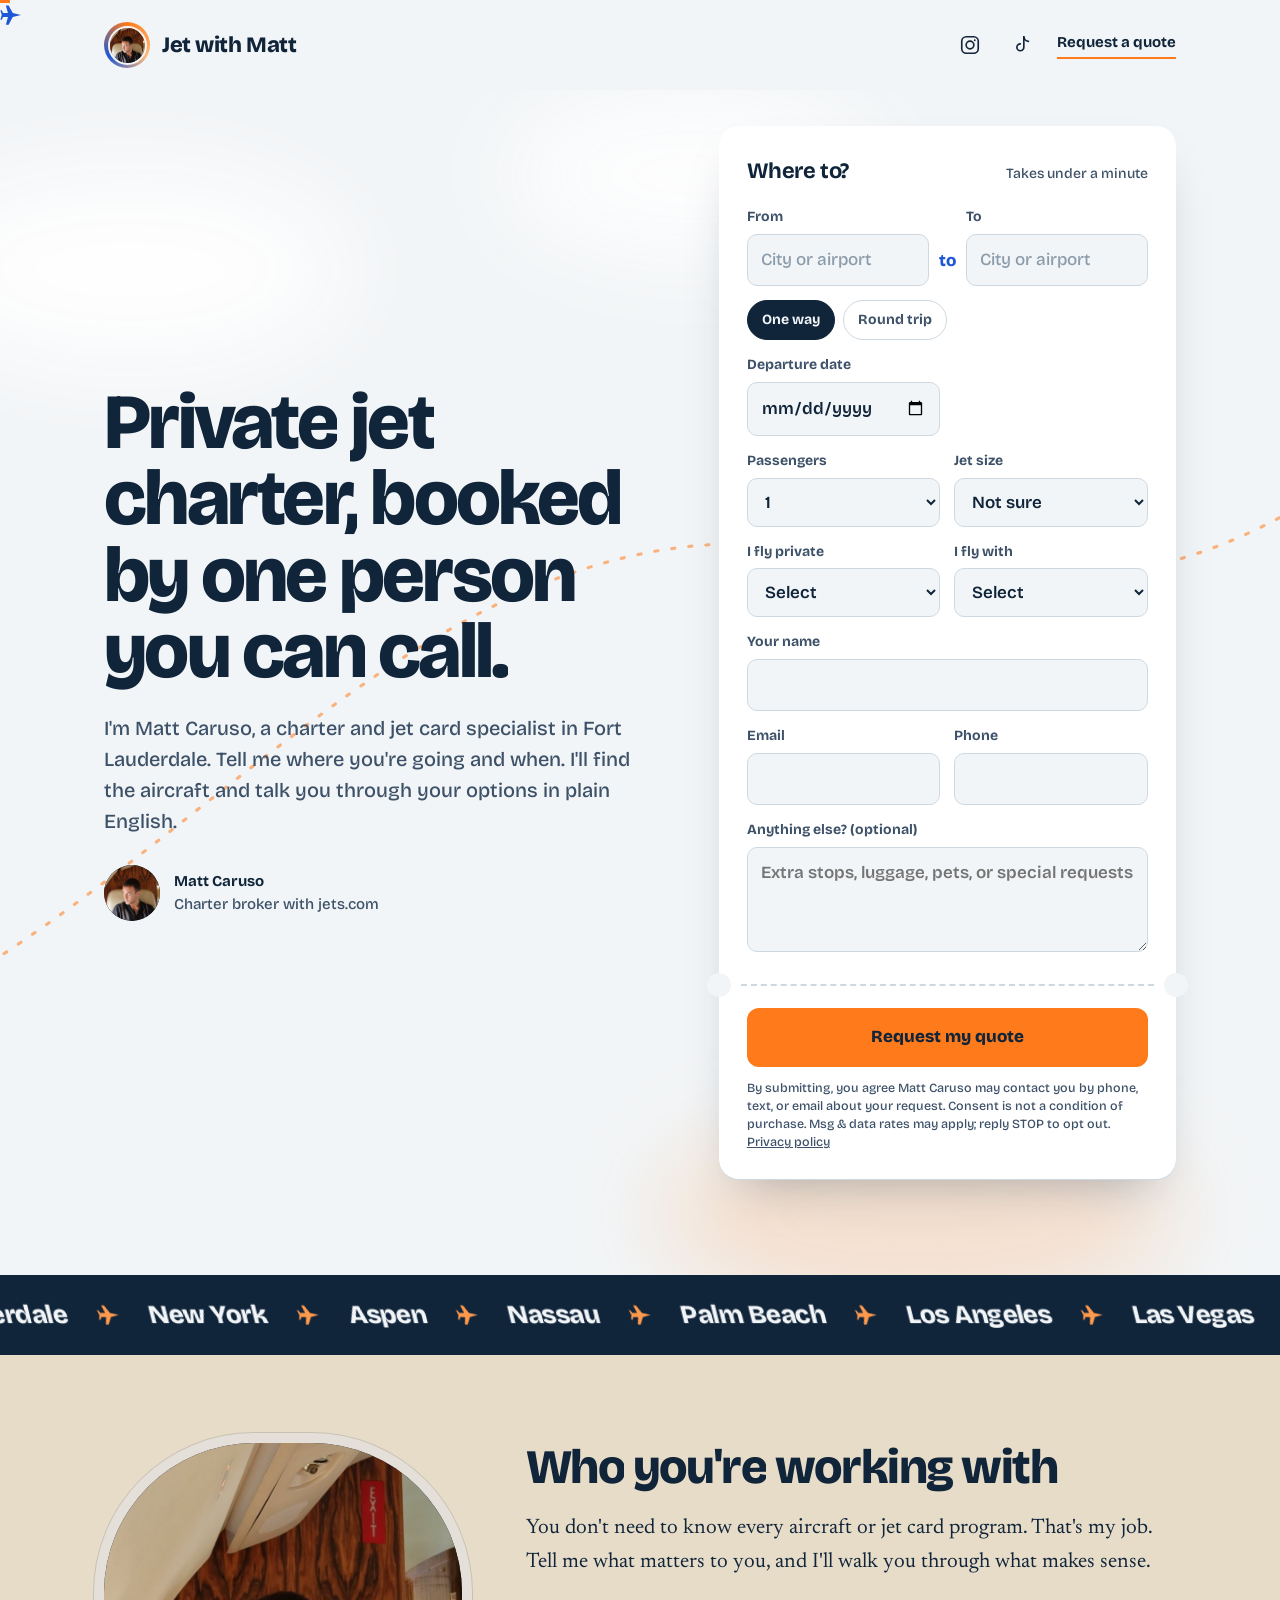
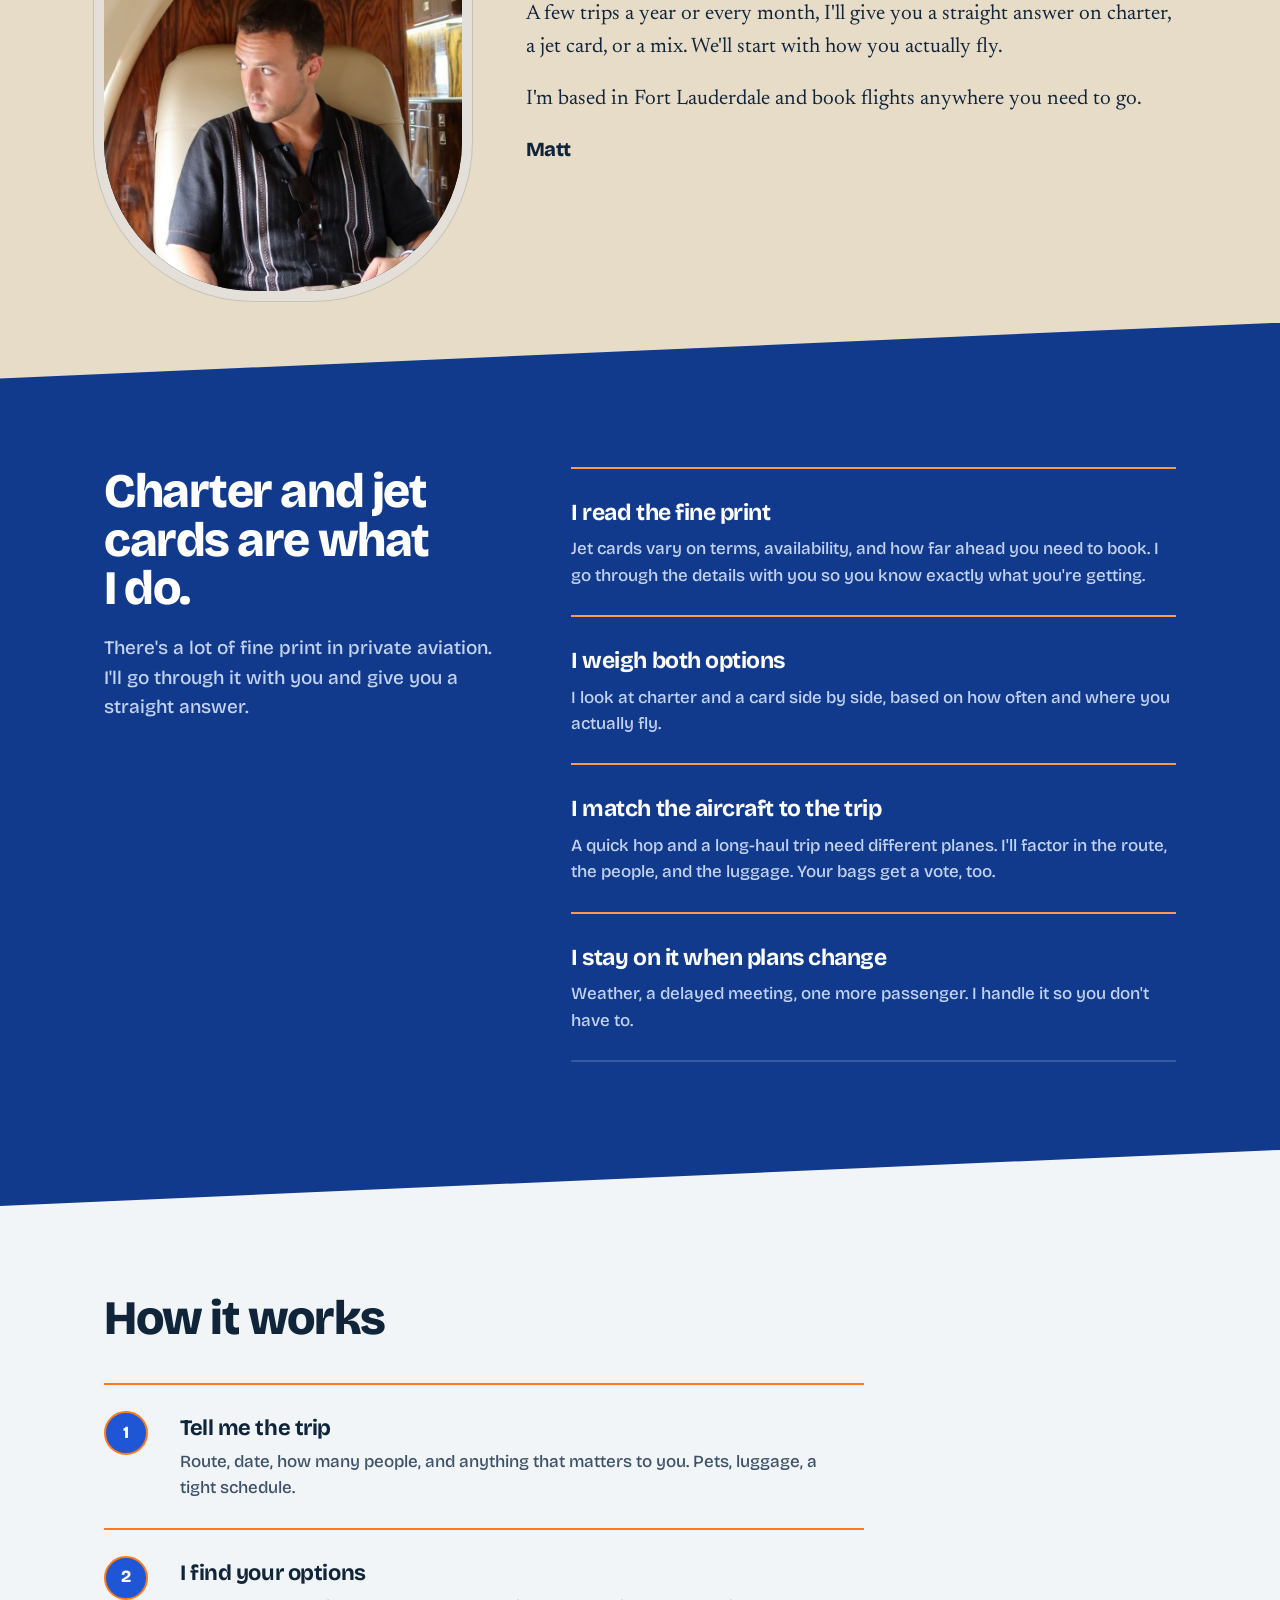
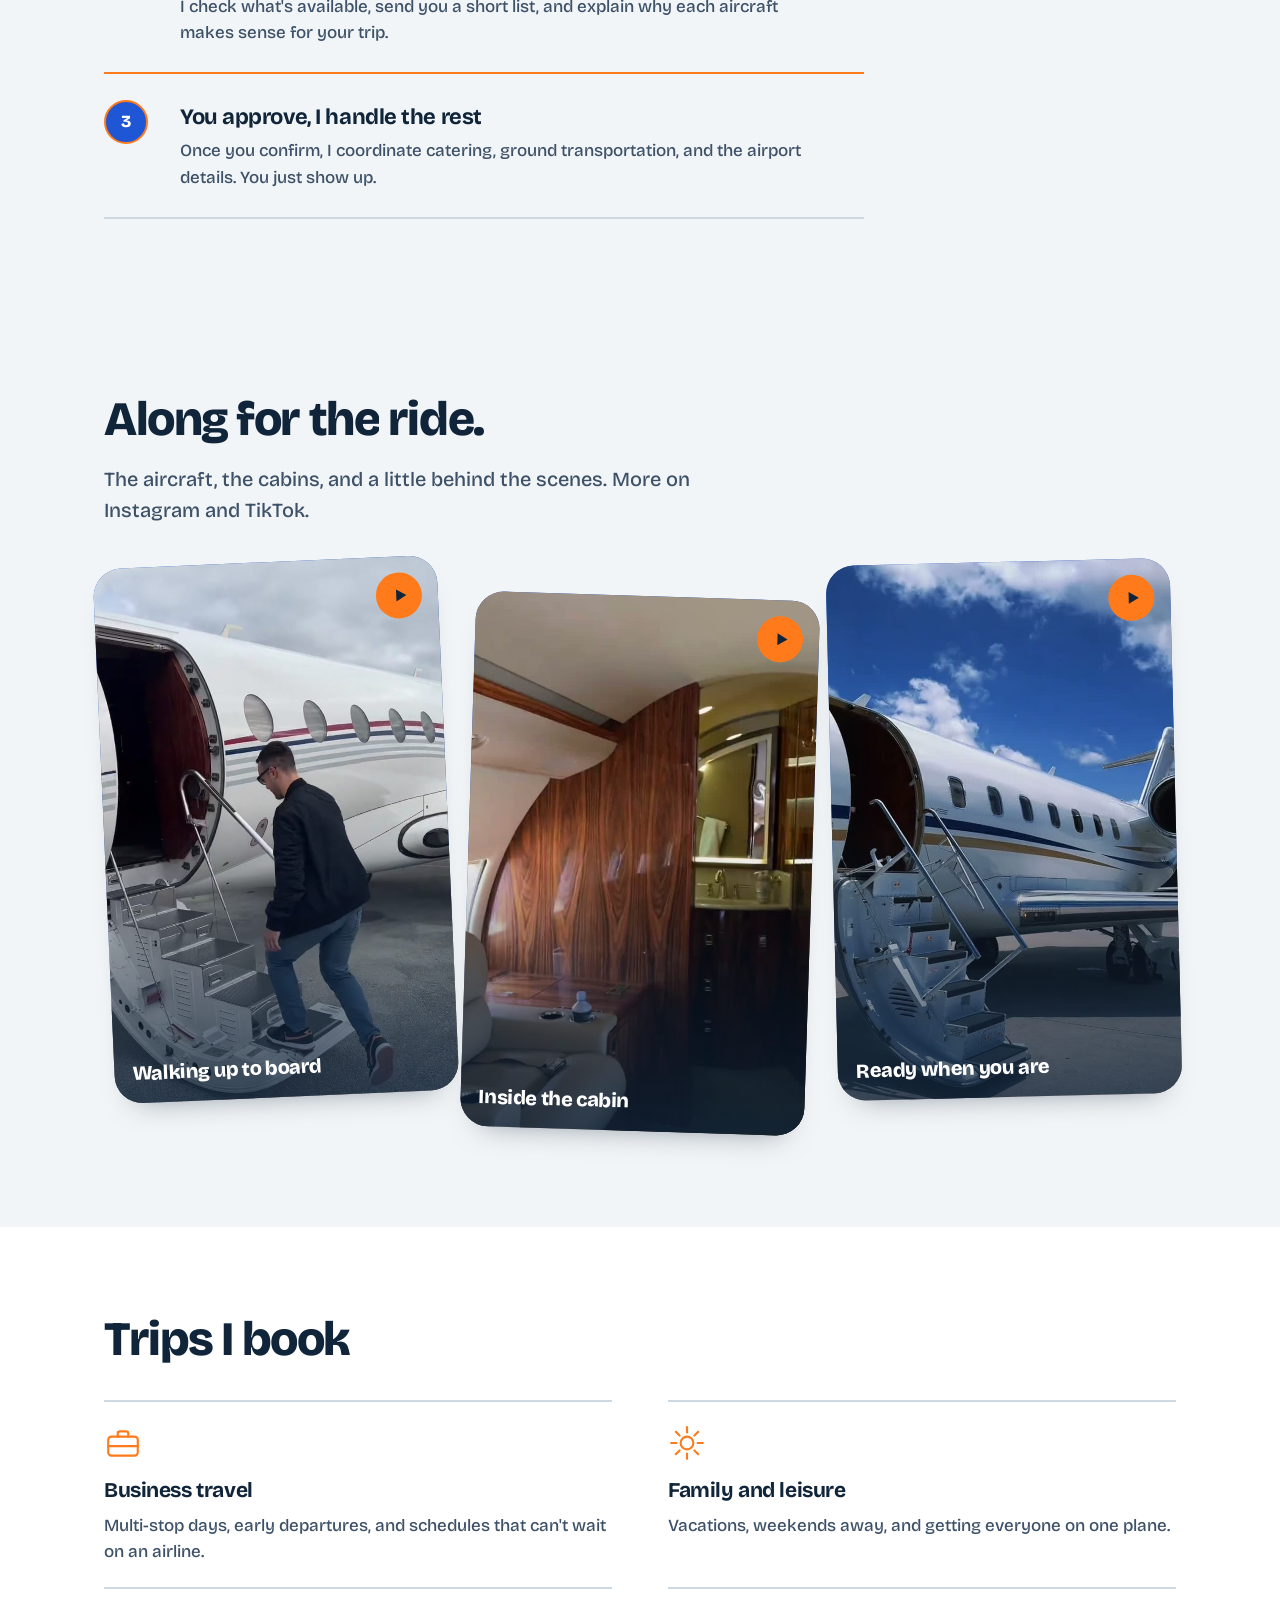
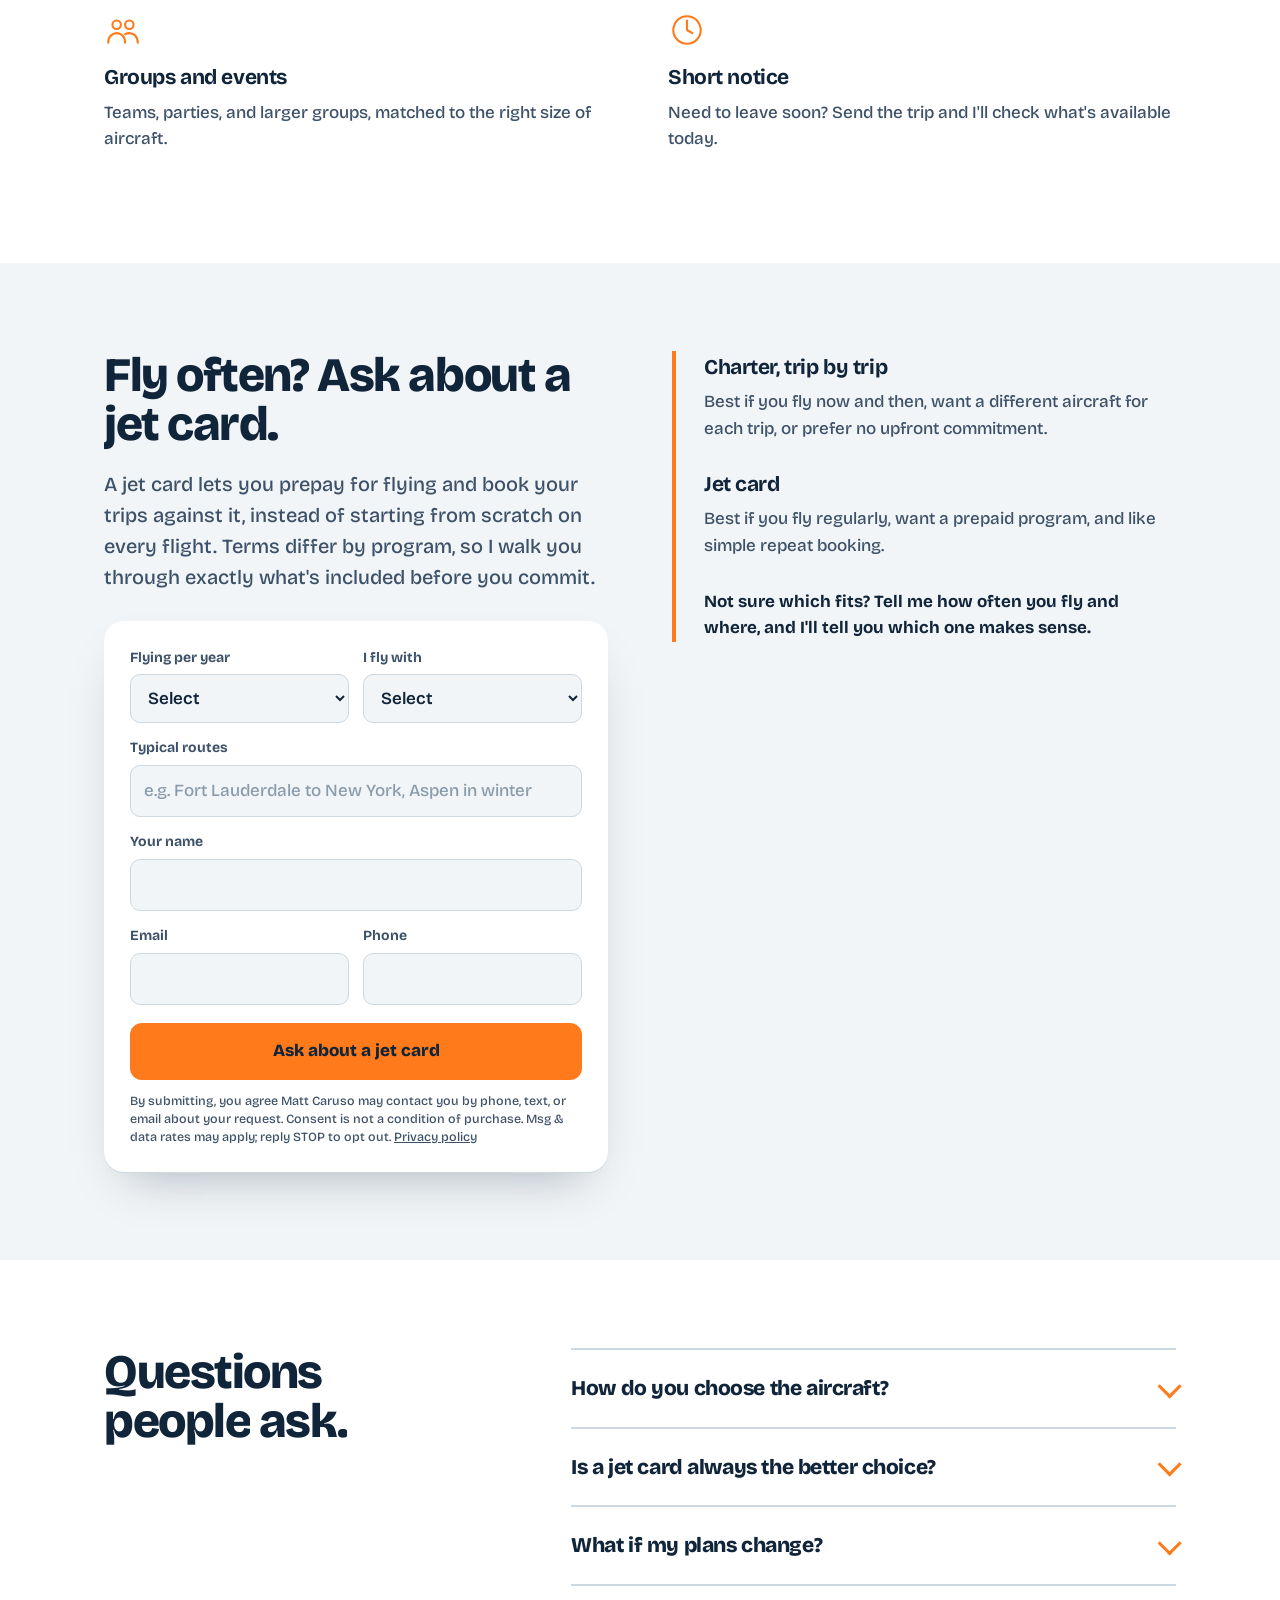
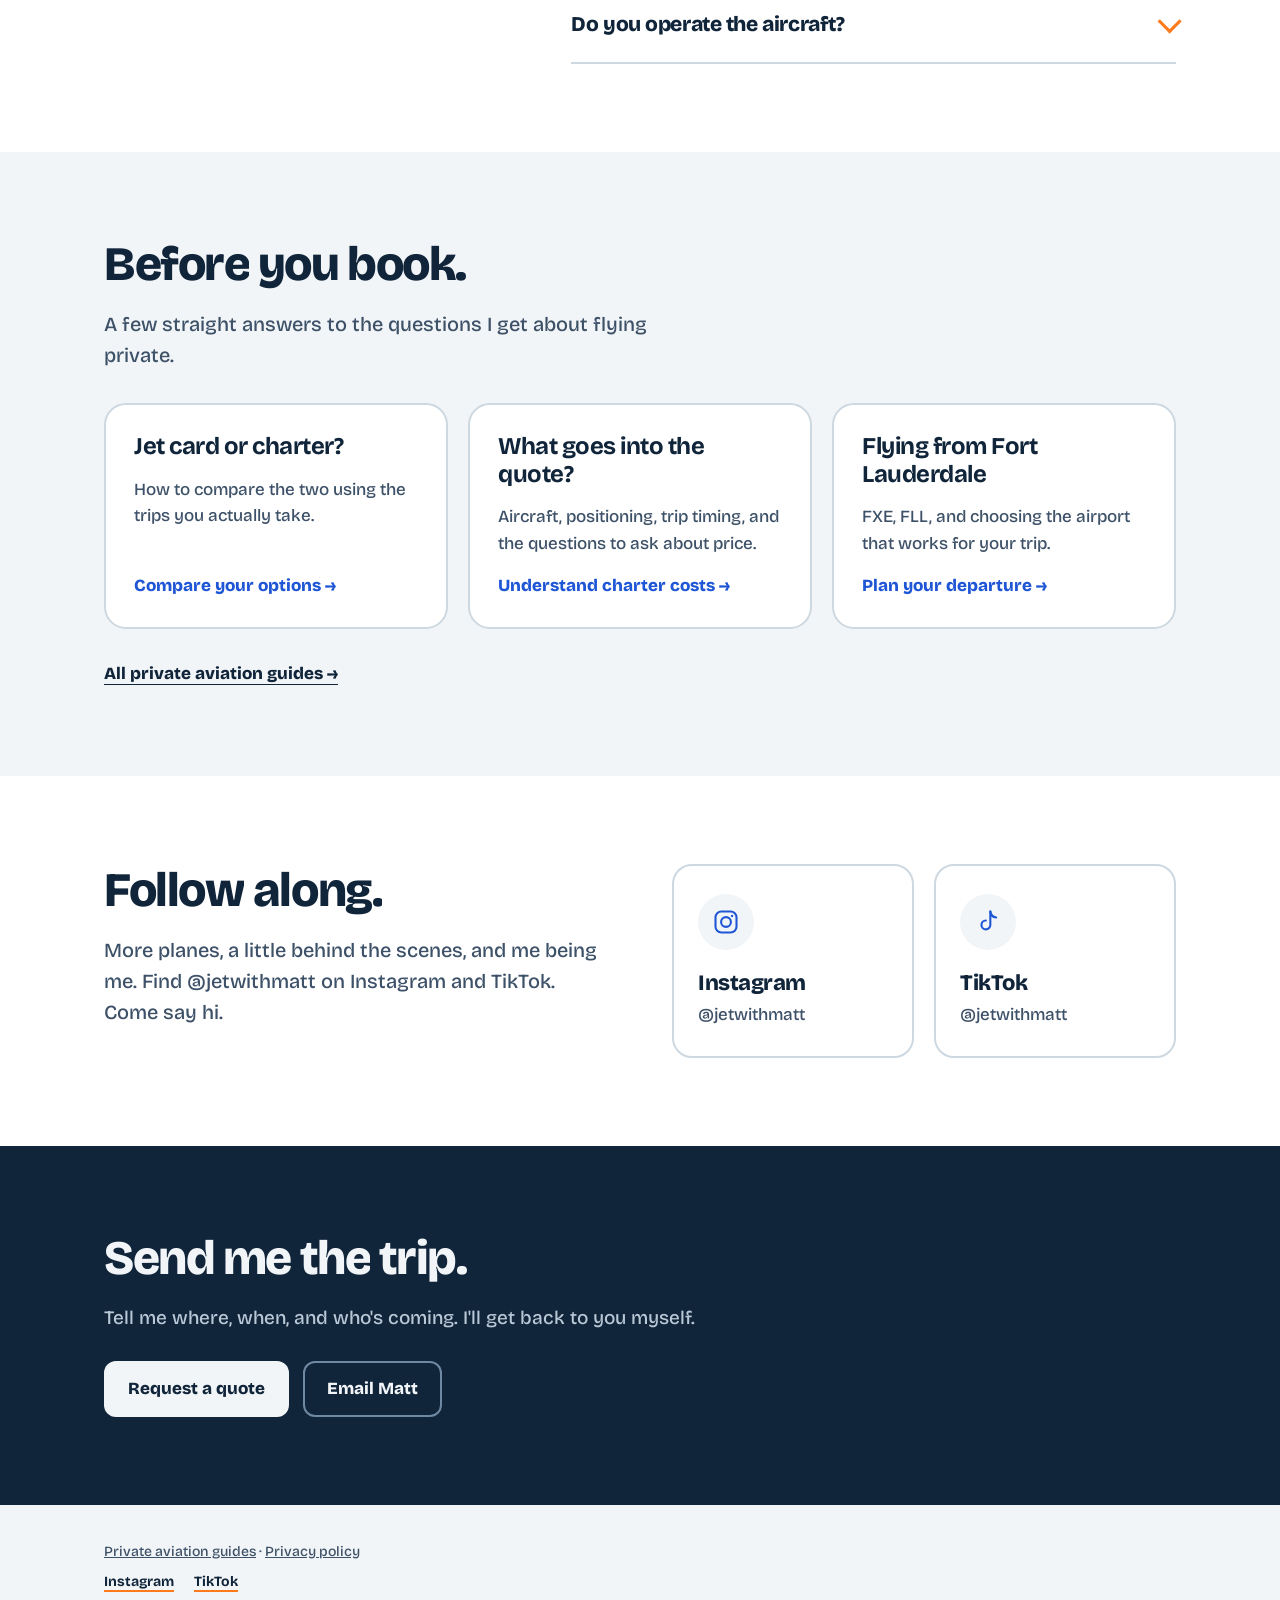
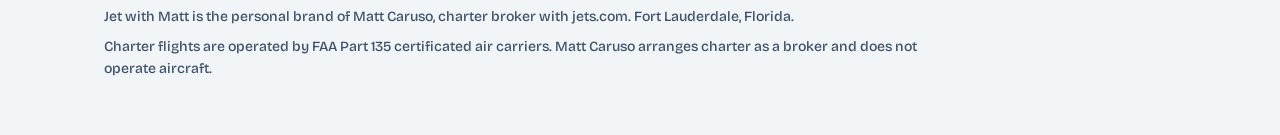
==== commit cdc97b9d: "Qualifying quote form, jet card form, consent copy, privacy page, Gmail contact Co-Authored-By: Clau" ====
--- a/index.html
+++ b/index.html
@@ -217,6 +217,19 @@
 .status { margin: 12px 0 0; font-size: 15px; font-weight: 700; color: var(--blue); }
 .status[hidden] { display: none; }
 .err { color: #b3261e; }
+.chips { border: 0; padding: 0; margin: 14px 0 0; display: flex; gap: 8px; }
+.chips label { margin: 0; cursor: pointer; }
+.chips input { position: absolute; opacity: 0; width: 1px; height: 1px; min-height: 0; }
+.chips span { display: inline-block; padding: 8px 14px; border-radius: 999px; border: 1.5px solid var(--line); font-weight: 700; font-size: 14px; color: var(--ink-soft); }
+.chips input:checked + span { background: var(--ink); border-color: var(--ink); color: var(--paper); }
+.chips input:focus-visible + span { box-shadow: 0 0 0 3px rgba(31,86,214,.24); }
+.row > [hidden], .row[hidden] { display: none; }
+.consent { font-size: 12.5px; line-height: 1.45; }
+.consent a { color: inherit; }
+.jc-form { background: var(--white); border-radius: 20px; padding: 26px; box-shadow: 0 1px 0 var(--line), 0 24px 48px -24px rgba(16,36,58,.35); max-width: 560px; }
+.jc-form .jc-btn { border: 0; cursor: pointer; font: inherit; font-weight: 800; font-size: 17px; width: 100%; margin-top: 18px; }
+.jc-form .jc-btn:disabled { opacity: .65; cursor: wait; }
+@media (max-width: 480px) { .row { grid-template-columns: 1fr; } .jc-form { padding: 20px; } }
 
 /* Sections */
 section { padding: 88px 0; }
@@ -679,6 +692,7 @@
 
     <form class="pass" id="quote" action="https://formspree.io/f/xdaboyel" method="POST">
       <input type="hidden" name="_subject" value="Jet With Matt flight request">
+      <input type="hidden" name="form" value="Flight quote">
       <div class="stamp" id="stamp" aria-hidden="true">Request received</div>
       <div class="pass-main">
         <div class="pass-head"><h2>Where to?</h2><span>Takes under a minute</span></div>
@@ -693,11 +707,21 @@
             <input id="to" name="to" placeholder="City or airport" autocomplete="off" required>
           </div>
         </div>
+        <fieldset class="chips" aria-label="Trip type">
+          <label><input type="radio" name="trip_type" value="One way" checked><span>One way</span></label>
+          <label><input type="radio" name="trip_type" value="Round trip"><span>Round trip</span></label>
+        </fieldset>
         <div class="row">
           <div>
             <label for="date">Departure date</label>
             <input id="date" name="date" type="date" required>
           </div>
+          <div id="returnWrap" hidden>
+            <label for="return_date">Return date</label>
+            <input id="return_date" name="return_date" type="date" disabled>
+          </div>
+        </div>
+        <div class="row">
           <div>
             <label for="pax">Passengers</label>
             <select id="pax" name="pax">
@@ -706,27 +730,51 @@
               <option>9 to 12</option><option>13 or more</option>
             </select>
           </div>
+          <div>
+            <label for="jet_size">Jet size</label>
+            <select id="jet_size" name="jet_size">
+              <option value="">Not sure</option><option>Light</option><option>Mid-size</option><option>Super-mid</option><option>Heavy</option>
+            </select>
+          </div>
         </div>
         <div class="row">
           <div>
-            <label for="name">Your name</label>
-            <input id="name" name="name" autocomplete="name" required>
-          </div>
-          <div>
-            <label for="contact">Phone or email</label>
-            <input id="contact" name="contact" autocomplete="email" required>
+            <label for="frequency">I fly private</label>
+            <select id="frequency" name="frequency">
+              <option value="">Select</option><option>This is my first time</option><option>A few times a year</option><option>Monthly</option><option>Weekly or more</option>
+            </select>
+          </div>
+          <div>
+            <label for="current">I fly with</label>
+            <select id="current" name="current">
+              <option value="">Select</option><option>Charter, trip by trip</option><option>A jet card</option><option>Fractional</option><option>My own aircraft</option><option>Commercial for now</option>
+            </select>
           </div>
         </div>
         <div style="margin-top: 14px;">
-          <label for="details">Trip details (optional)</label>
-          <textarea id="details" name="details" rows="3" placeholder="Return date, extra stops, luggage, pets, or special requests"></textarea>
+          <label for="name">Your name</label>
+          <input id="name" name="name" autocomplete="name" required>
+        </div>
+        <div class="row">
+          <div>
+            <label for="email">Email</label>
+            <input id="email" name="email" type="email" autocomplete="email">
+          </div>
+          <div>
+            <label for="phone">Phone</label>
+            <input id="phone" name="phone" type="tel" autocomplete="tel">
+          </div>
+        </div>
+        <div style="margin-top: 14px;">
+          <label for="details">Anything else? (optional)</label>
+          <textarea id="details" name="details" rows="3" placeholder="Extra stops, luggage, pets, or special requests"></textarea>
         </div>
       </div>
       <div class="tear" aria-hidden="true"></div>
       <div class="pass-stub">
         <button class="btn" type="submit">Request my quote</button>
         <p class="status" id="status" role="status" hidden></p>
-        <p class="fine">Send your request here. I’ll follow up directly with options.</p>
+        <p class="fine consent">By submitting, you agree Matt Caruso may contact you by phone, text, or email about your request. Consent is not a condition of purchase. Msg &amp; data rates may apply; reply STOP to opt out. <a href="/privacy.html">Privacy policy</a></p>
       </div>
     </form>
   </div>
@@ -865,7 +913,54 @@
     <div>
       <h2 class="big">Fly often? Ask about a jet card.</h2>
       <p class="jc-lede">A jet card lets you prepay for flying and book your trips against it, instead of starting from scratch on every flight. Terms differ by program, so I walk you through exactly what's included before you commit.</p>
-      <a class="jc-btn" id="jetCardLink" href="mailto:jetwithmatt@proton.me?subject=Jet%20card%20question">Ask about a jet card</a>
+      <form class="jc-form" id="jetcardForm" action="https://formspree.io/f/xdaboyel" method="POST" novalidate>
+        <input type="hidden" name="form" value="Jet card inquiry">
+        <div class="row" style="margin-top:0">
+          <div>
+            <label for="jc_hours">Flying per year</label>
+            <select id="jc_hours" name="jc_hours">
+              <option value="">Select</option><option>Under 25 hours</option><option>25 to 50 hours</option><option>50 to 100 hours</option><option>100+ hours</option><option>Not sure yet</option>
+            </select>
+          </div>
+          <div>
+            <label for="jc_current">I fly with</label>
+            <select id="jc_current" name="jc_current">
+              <option value="">Select</option><option>Charter, trip by trip</option><option>A jet card</option><option>Fractional</option><option>My own aircraft</option><option>Commercial for now</option>
+            </select>
+          </div>
+        </div>
+        <div style="margin-top: 14px;">
+          <label for="jc_routes">Typical routes</label>
+          <input id="jc_routes" name="jc_routes" placeholder="e.g. Fort Lauderdale to New York, Aspen in winter">
+        </div>
+        <div class="row" id="jcRenewWrap" hidden>
+          <div>
+            <label for="jc_program">Current program</label>
+            <input id="jc_program" name="jc_program" placeholder="Card, fractional, or operator">
+          </div>
+          <div>
+            <label for="jc_renewal">Renews or runs out</label>
+            <input id="jc_renewal" name="jc_renewal" type="month">
+          </div>
+        </div>
+        <div style="margin-top: 14px;">
+          <label for="jc_name">Your name</label>
+          <input id="jc_name" name="name" autocomplete="name" required>
+        </div>
+        <div class="row">
+          <div>
+            <label for="jc_email">Email</label>
+            <input id="jc_email" name="email" type="email" autocomplete="email">
+          </div>
+          <div>
+            <label for="jc_phone">Phone</label>
+            <input id="jc_phone" name="phone" type="tel" autocomplete="tel">
+          </div>
+        </div>
+        <button class="jc-btn" type="submit">Ask about a jet card</button>
+        <p class="status" id="jcStatus" role="status" hidden></p>
+        <p class="fine consent">By submitting, you agree Matt Caruso may contact you by phone, text, or email about your request. Consent is not a condition of purchase. Msg &amp; data rates may apply; reply STOP to opt out. <a href="/privacy.html">Privacy policy</a></p>
+      </form>
     </div>
     <div class="compare">
       <div>
@@ -940,7 +1035,7 @@
     <p>Tell me where, when, and who's coming. I'll get back to you myself.</p>
     <div class="actions">
       <a class="btn-light" href="#quote">Request a quote</a>
-      <a class="btn-line" id="emailLink" href="mailto:jetwithmatt@proton.me?subject=Charter%20quote%20request">Email Matt</a>
+      <a class="btn-line" id="emailLink" href="mailto:jetwithmatt@gmail.com?subject=Charter%20quote%20request">Email Matt</a>
       <a class="btn-line" id="phoneLink" href="#" hidden>Call or text Matt</a>
     </div>
   </div>
@@ -949,7 +1044,7 @@
 
 <footer>
   <div class="wrap">
-    <p><a href="/guides/">Private aviation guides</a></p>
+    <p><a href="/guides/">Private aviation guides</a> · <a href="/privacy.html">Privacy policy</a></p>
     <p class="foot-soc"><a href="https://www.instagram.com/jetwithmatt/" target="_blank" rel="noopener">Instagram</a><a href="https://www.tiktok.com/@jetwithmatt" target="_blank" rel="noopener">TikTok</a></p>
     <p>Jet with Matt is the personal brand of Matt Caruso, charter broker with jets.com. Fort Lauderdale, Florida.</p>
     <p>Charter flights are operated by FAA Part 135 certificated air carriers. Matt Caruso arranges charter as a broker and does not operate aircraft.</p>
@@ -959,85 +1054,132 @@
 
 <script>
   // EDIT THESE TWO LINES. Leave PHONE empty to hide the call button.
-  var CONTACT_EMAIL = "jetwithmatt@proton.me";
+  var CONTACT_EMAIL = "jetwithmatt@gmail.com";
   var PHONE = "";
 
   var emailLink = document.getElementById("emailLink");
   emailLink.href = "mailto:" + CONTACT_EMAIL + "?subject=" + encodeURIComponent("Charter quote request");
-  document.getElementById("jetCardLink").href = "mailto:" + CONTACT_EMAIL +
-    "?subject=" + encodeURIComponent("Jet card question") +
-    "&body=" + encodeURIComponent("Hi Matt,\n\nI'm interested in a jet card. Here's roughly how often I fly and where:\n\nName:\nContact:");
   if (PHONE) {
     var p = document.getElementById("phoneLink");
     p.href = "tel:" + PHONE.replace(/[^0-9+]/g, "");
     p.hidden = false;
   }
 
-  // Block past dates
+  // Dates: no past departures, return on or after departure
   var dateEl = document.getElementById("date");
+  var retEl = document.getElementById("return_date");
+  var retWrap = document.getElementById("returnWrap");
   var t = new Date();
   dateEl.min = t.getFullYear() + "-" + String(t.getMonth() + 1).padStart(2, "0") + "-" + String(t.getDate()).padStart(2, "0");
-
-  var form = document.getElementById("quote");
-  var status = document.getElementById("status");
+  retEl.min = dateEl.min;
+  dateEl.addEventListener("change", function () { retEl.min = dateEl.value || dateEl.min; });
+  Array.prototype.forEach.call(document.querySelectorAll('input[name="trip_type"]'), function (r) {
+    r.addEventListener("change", function () {
+      var round = document.querySelector('input[name="trip_type"]:checked').value === "Round trip";
+      retWrap.hidden = !round;
+      retEl.disabled = !round;
+      retEl.required = round;
+    });
+  });
+
+  // Jet card form: ask for program details only if they already fly on one
+  var jcCurrent = document.getElementById("jc_current");
+  var jcRenewWrap = document.getElementById("jcRenewWrap");
+  jcCurrent.addEventListener("change", function () {
+    jcRenewWrap.hidden = !/jet card|Fractional|own aircraft/i.test(jcCurrent.value);
+  });
+
+  function wireForm(form, opts) {
+    var status = document.getElementById(opts.statusId);
+    var btn = form.querySelector('button[type="submit"]');
+    var label = btn.textContent;
+    var submitting = false;
+    form.addEventListener("input", function () { if (opts.onInput) opts.onInput(); });
+    form.addEventListener("submit", async function (e) {
+      e.preventDefault();
+      if (submitting) return;
+      var f = form.elements;
+      status.hidden = false;
+      var missing = opts.required.filter(function (k) { return !f[k].value.trim(); });
+      if (missing.length) {
+        status.className = "status err";
+        status.textContent = opts.missingMsg;
+        f[missing[0]].focus();
+        return;
+      }
+      var email = form.querySelector('input[type="email"]');
+      var phone = form.querySelector('input[type="tel"]');
+      if (!email.value.trim() && !phone.value.trim()) {
+        status.className = "status err";
+        status.textContent = "Add an email or phone number so I can reach you.";
+        email.focus();
+        return;
+      }
+      if (!form.checkValidity()) {
+        status.className = "status err";
+        status.textContent = opts.invalidMsg;
+        form.reportValidity();
+        return;
+      }
+      var data = new FormData(form);
+      Array.from(data.entries()).forEach(function (pair) {
+        if (typeof pair[1] === "string") data.set(pair[0], pair[1].trim());
+      });
+      data.set("_subject", opts.subject(f));
+      if (email.value.trim()) data.set("_replyto", email.value.trim());
+      submitting = true;
+      btn.disabled = true;
+      btn.textContent = "Sending…";
+      form.setAttribute("aria-busy", "true");
+      status.className = "status";
+      status.textContent = "Sending…";
+      try {
+        var response = await fetch(form.action, { method: "POST", body: data, headers: { "Accept": "application/json" } });
+        var result = await response.json().catch(function () { return {}; });
+        if (!response.ok || result.error || (Array.isArray(result.errors) && result.errors.length)) {
+          throw new Error("The request could not be accepted.");
+        }
+        form.reset();
+        if (opts.onReset) opts.onReset();
+        if (opts.onSuccess) opts.onSuccess();
+        status.textContent = opts.successMsg;
+      } catch (error) {
+        status.className = "status err";
+        status.textContent = "Your request could not be confirmed. Your details are still here. Please try again or email " + CONTACT_EMAIL + ".";
+      } finally {
+        submitting = false;
+        btn.disabled = false;
+        btn.textContent = label;
+        form.removeAttribute("aria-busy");
+      }
+    });
+  }
+
   var stamp = document.getElementById("stamp");
-  var submitButton = form.querySelector('button[type="submit"]');
-  var submitting = false;
-  form.addEventListener("input", function () { stamp.classList.remove("show"); });
-  form.addEventListener("submit", async function (e) {
-    e.preventDefault();
-    if (submitting) return;
-    var f = form.elements;
-    status.hidden = false;
-    var missing = ["from", "to", "date", "name", "contact"].filter(function (k) { return !f[k].value.trim(); });
-    if (missing.length) {
-      status.className = "status err";
-      status.textContent = "Add your trip details and phone or email before sending.";
-      f[missing[0]].focus();
-      return;
-    }
-    if (!form.checkValidity()) {
-      status.className = "status err";
-      status.textContent = "Check your trip details and choose today or a future departure date.";
-      form.reportValidity();
-      return;
-    }
-    var data = new FormData(form);
-    ["from", "to", "name", "contact", "details"].forEach(function (key) {
-      data.set(key, f[key].value.trim());
-    });
-    var contact = f.contact.value.trim();
-    if (/^[^\s@]+@[^\s@]+\.[^\s@]+$/.test(contact)) data.set("email", contact);
-    data.set("_subject", "Jet With Matt flight request: " + f.from.value.trim() + " to " + f.to.value.trim());
-    submitting = true;
-    submitButton.disabled = true;
-    submitButton.textContent = "Sending…";
-    form.setAttribute("aria-busy", "true");
-    status.className = "status";
-    status.textContent = "Sending your flight request…";
-    stamp.classList.remove("show");
-    try {
-      var response = await fetch(form.action, {
-        method: "POST",
-        body: data,
-        headers: { "Accept": "application/json" }
-      });
-      var result = await response.json().catch(function () { return {}; });
-      if (!response.ok || result.error || (Array.isArray(result.errors) && result.errors.length)) {
-        throw new Error("The request could not be accepted.");
-      }
-      form.reset();
-      stamp.classList.add("show");
-      status.textContent = "Your flight request was sent. I’ll follow up with you directly.";
-    } catch (error) {
-      status.className = "status err";
-      status.textContent = "Your request could not be confirmed. Your details are still here. Please try again or email " + CONTACT_EMAIL + ".";
-    } finally {
-      submitting = false;
-      submitButton.disabled = false;
-      submitButton.textContent = "Request my quote";
-      form.removeAttribute("aria-busy");
-    }
+  wireForm(document.getElementById("quote"), {
+    statusId: "status",
+    required: ["from", "to", "date", "name"],
+    missingMsg: "Add your route, departure date, and name before sending.",
+    invalidMsg: "Check your dates and contact details. Departure has to be today or later.",
+    successMsg: "Your flight request was sent. I’ll follow up with you directly.",
+    subject: function (f) {
+      var tag = f.frequency.value ? " [" + f.frequency.value + (f.current.value ? ", " + f.current.value : "") + "]" : "";
+      return "Flight request: " + f.from.value.trim() + " to " + f.to.value.trim() + tag;
+    },
+    onInput: function () { stamp.classList.remove("show"); },
+    onReset: function () { retWrap.hidden = true; retEl.disabled = true; retEl.required = false; },
+    onSuccess: function () { stamp.classList.add("show"); }
+  });
+  wireForm(document.getElementById("jetcardForm"), {
+    statusId: "jcStatus",
+    required: ["name"],
+    missingMsg: "Add your name before sending.",
+    invalidMsg: "Check your email or phone and try again.",
+    successMsg: "Got it. I’ll follow up with you directly.",
+    subject: function (f) {
+      return "Jet card inquiry: " + (f.name.value.trim()) + (f.jc_hours.value ? " [" + f.jc_hours.value + "]" : "");
+    },
+    onReset: function () { jcRenewWrap.hidden = true; }
   });
 
   // Motion: headline word rise and scroll reveals
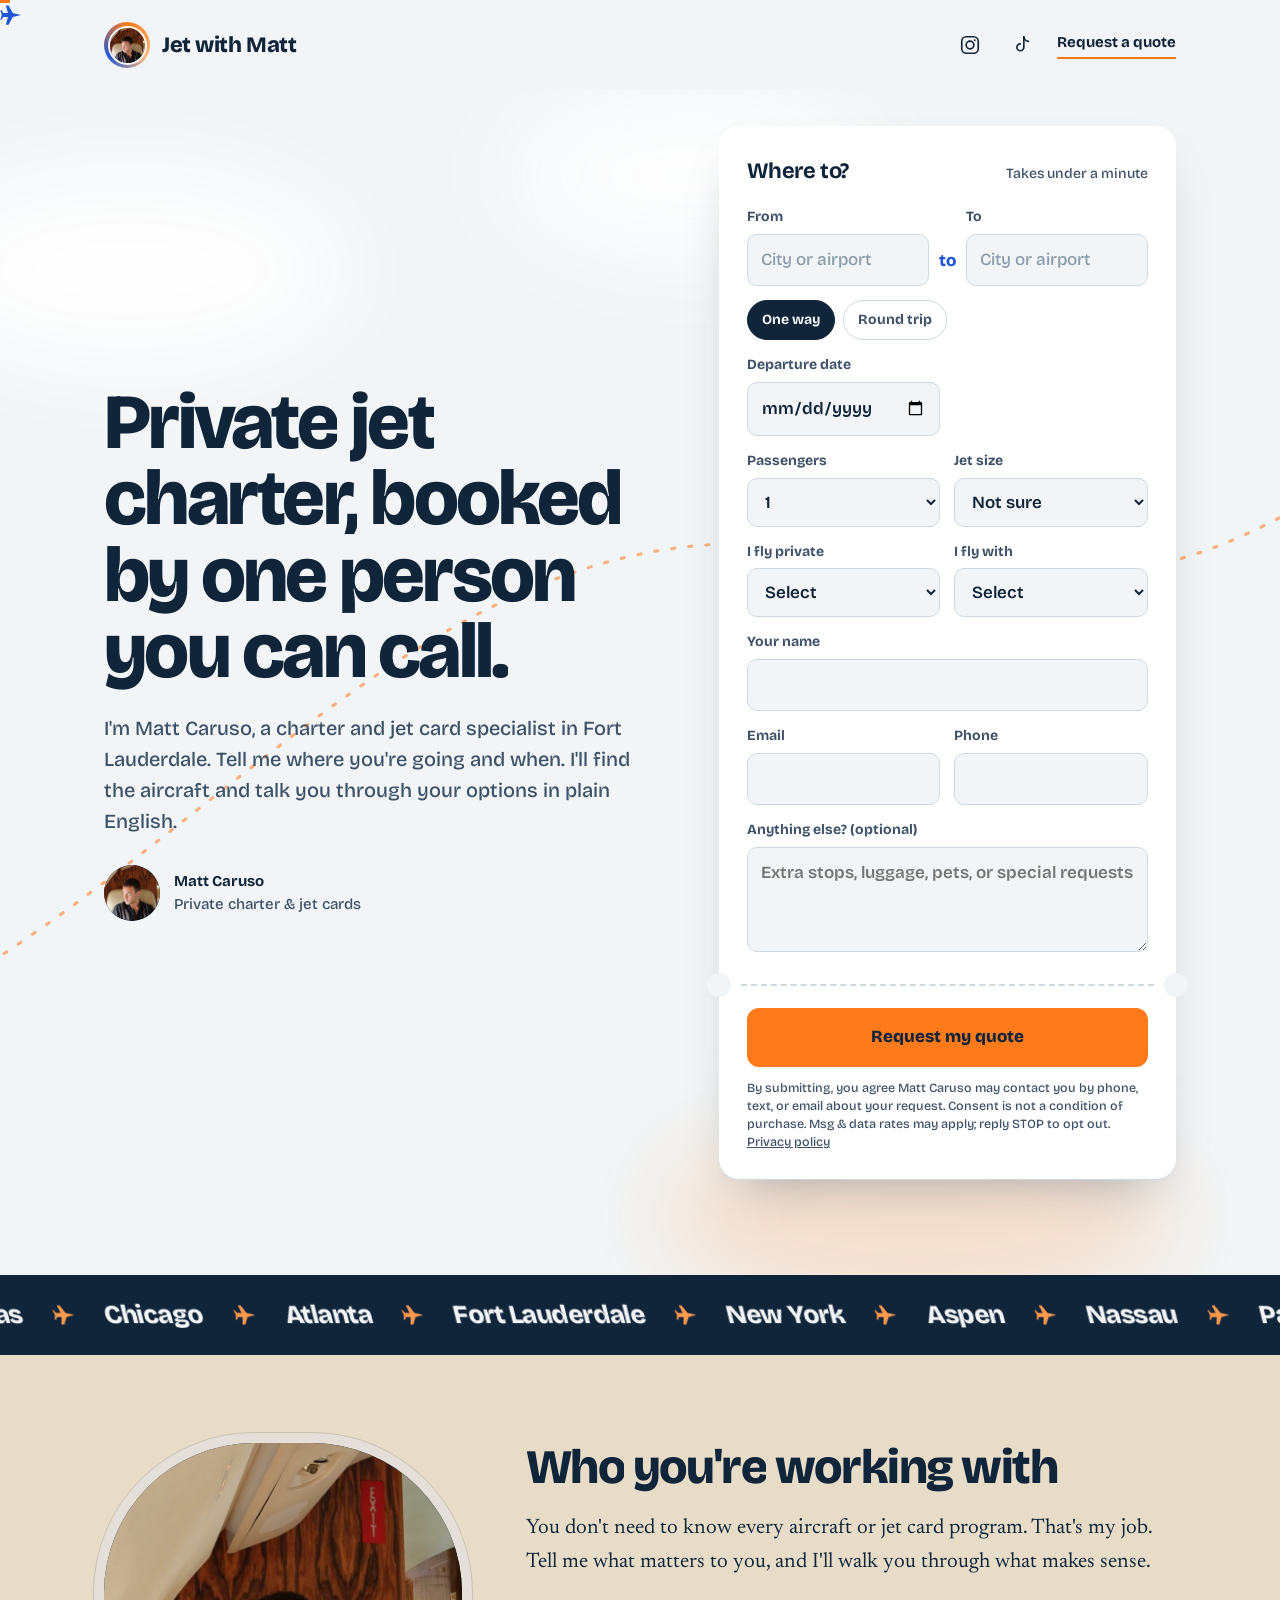
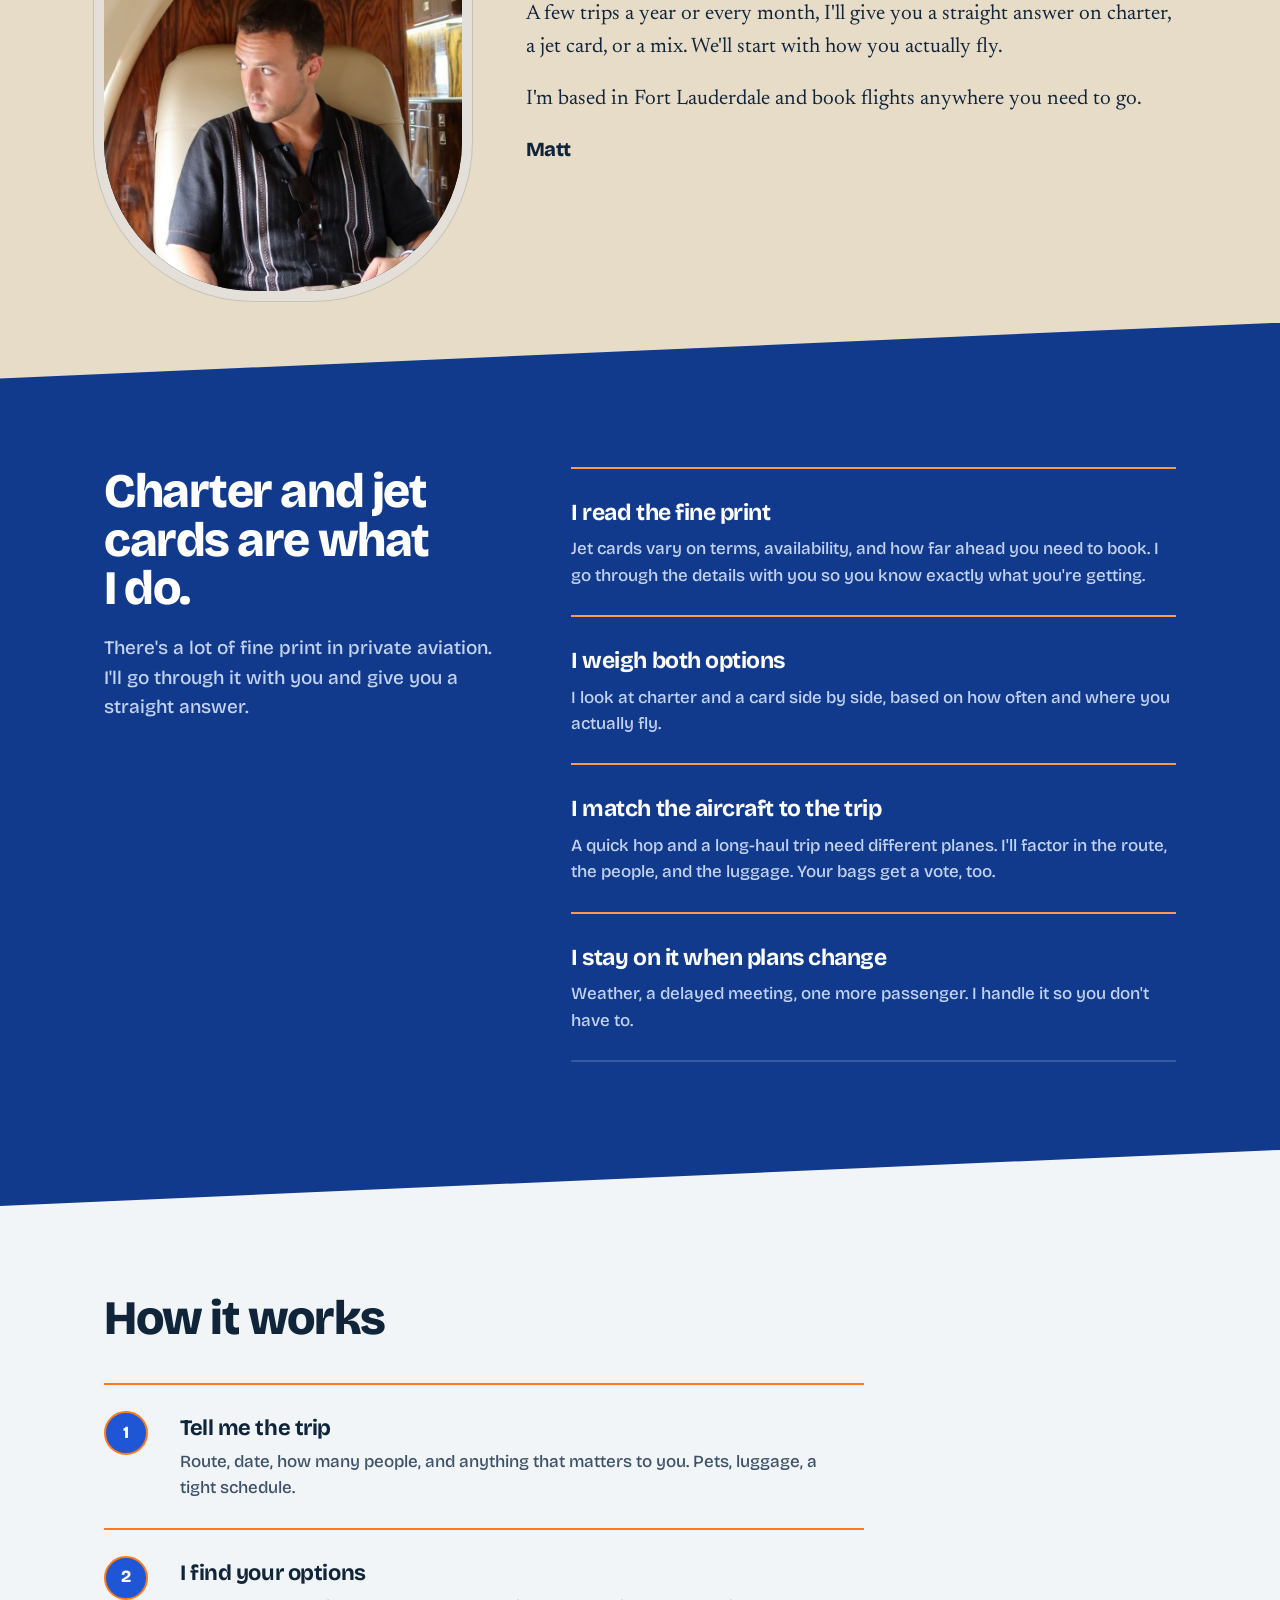
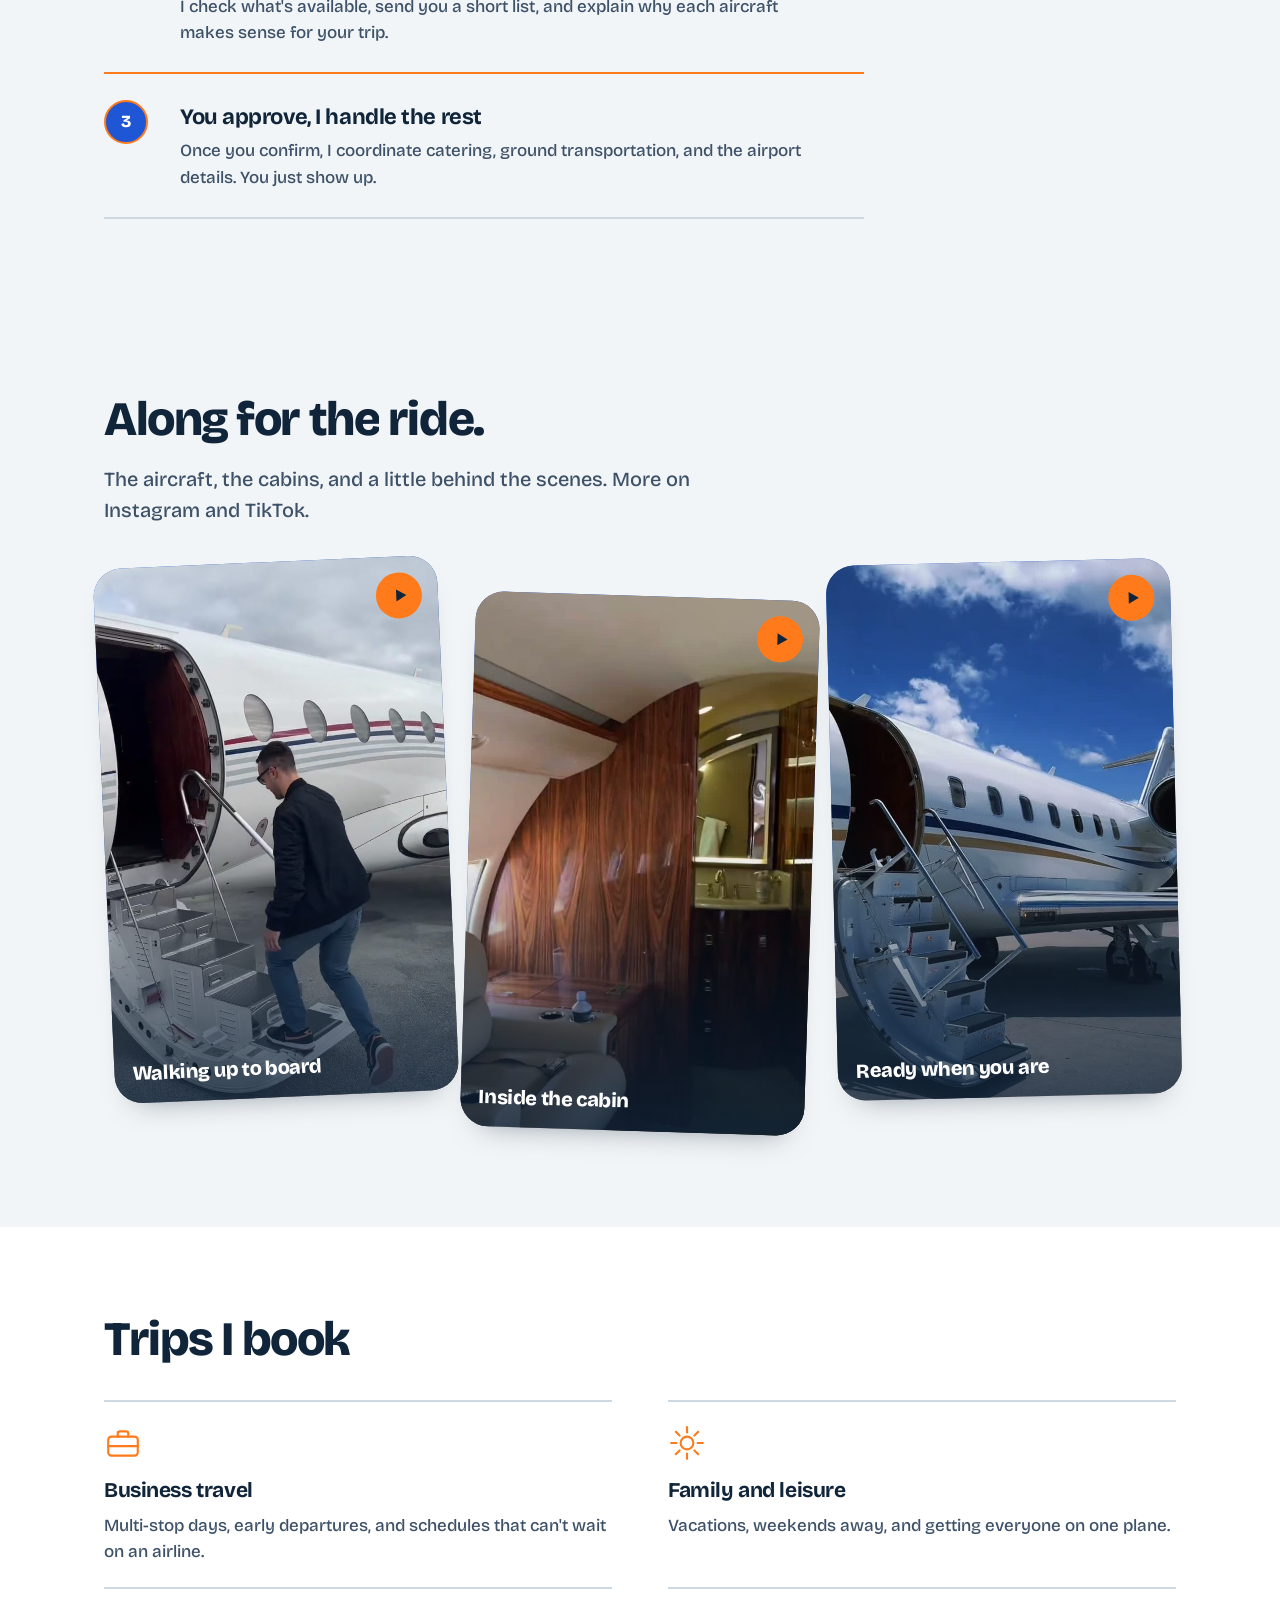
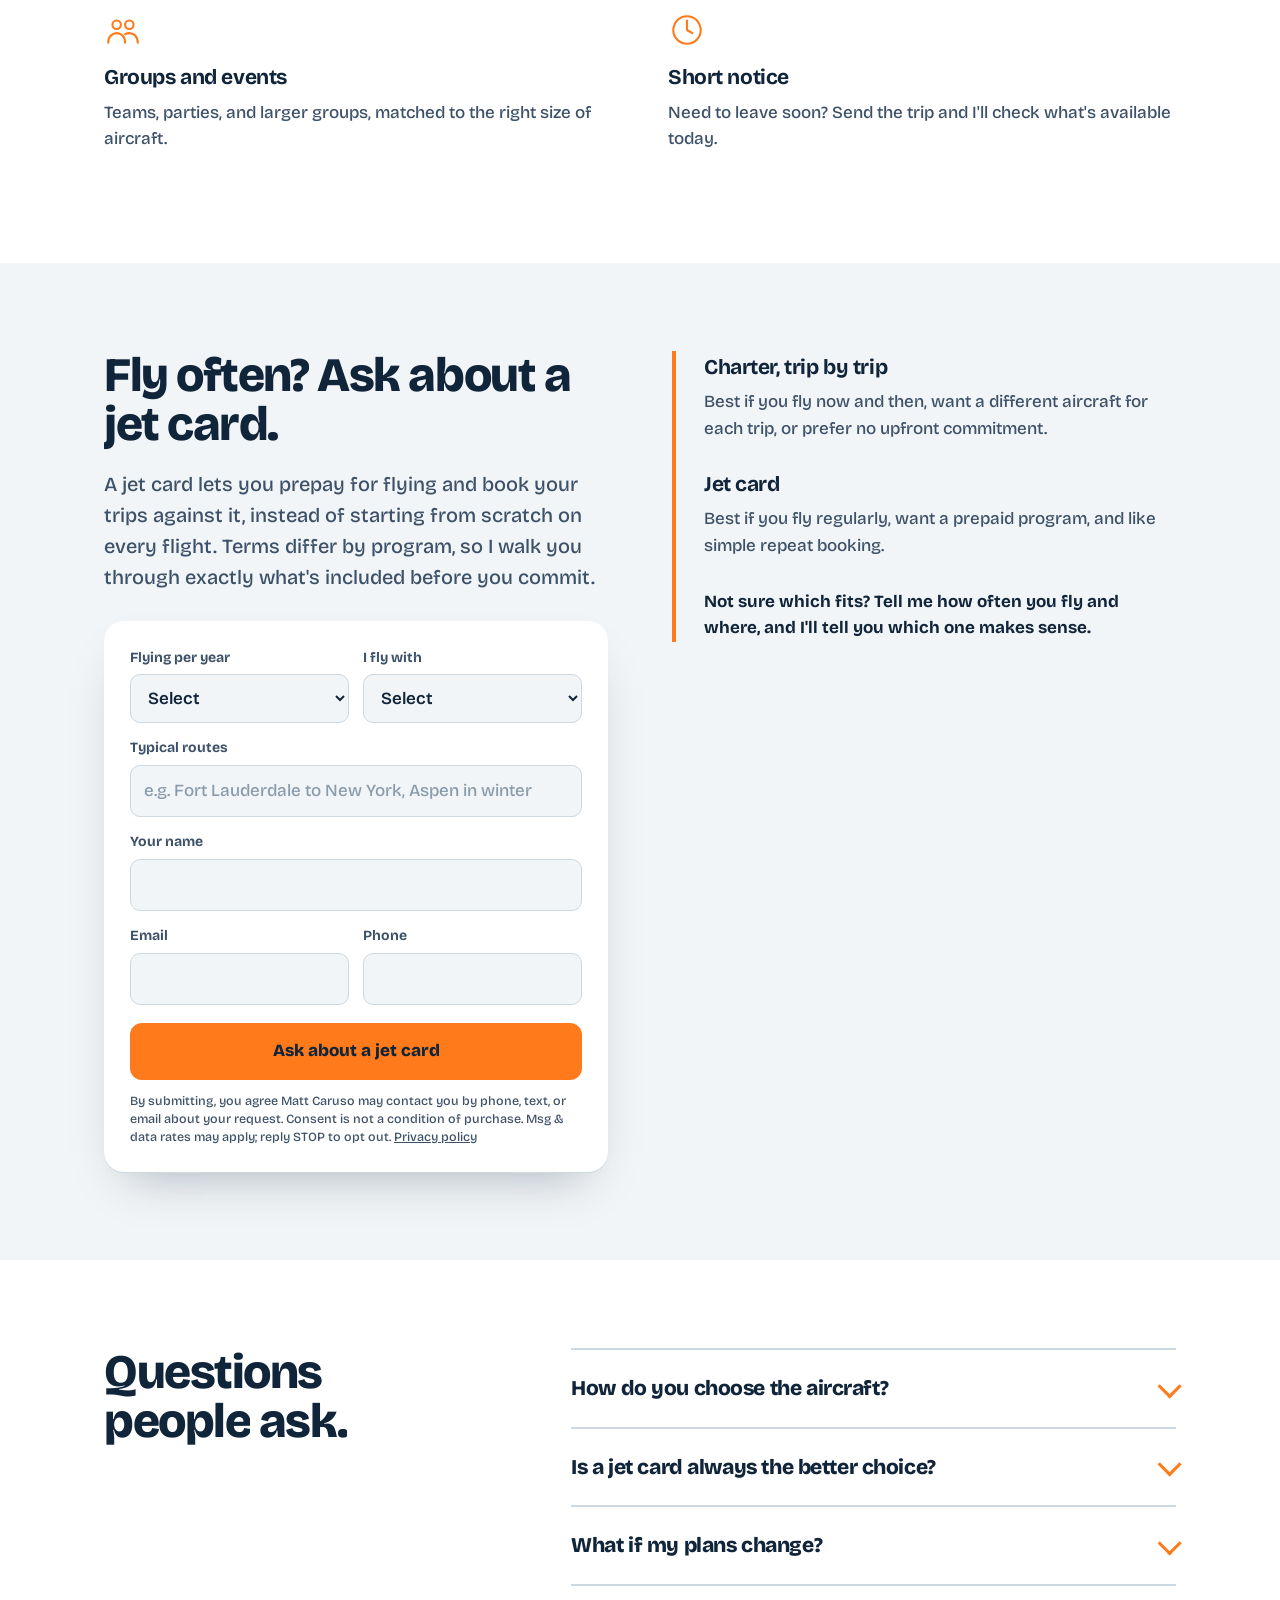
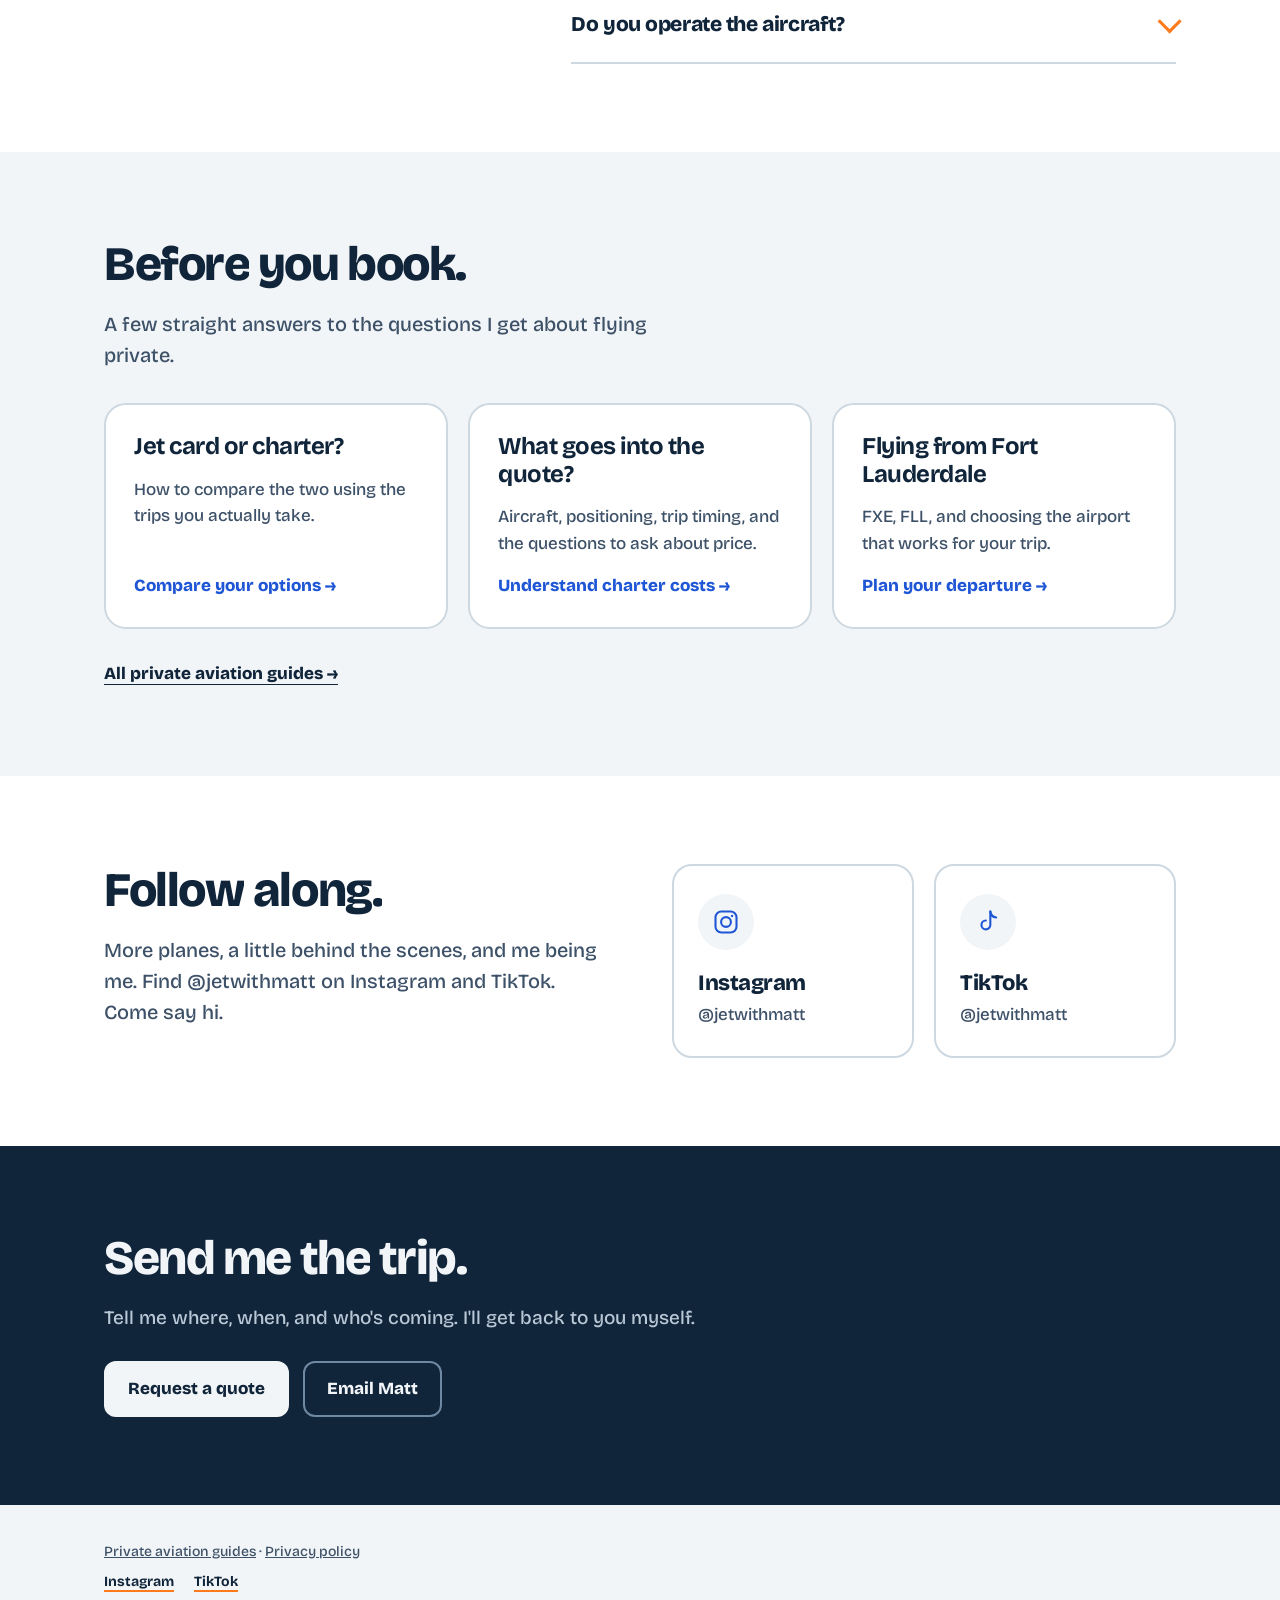
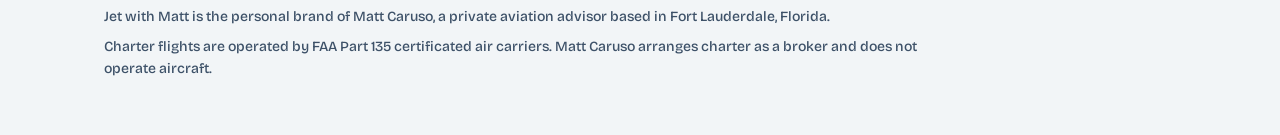
==== commit 28936c4f: "Present Jet With Matt as the independent inquiry brand" ====
--- a/index.html
+++ b/index.html
@@ -686,7 +686,7 @@
       <p class="lede">I'm Matt Caruso, a charter and jet card specialist in Fort Lauderdale. Tell me where you're going and when. I'll find the aircraft and talk you through your options in plain English.</p>
       <div class="byline">
         <div class="dot-avatar"><span aria-hidden="true">MC</span><img width="480" height="480" src="avatar.jpg" decoding="async" alt="" onerror="this.remove()"></div>
-        <div><strong>Matt Caruso</strong><br>Charter broker with jets.com</div>
+        <div><strong>Matt Caruso</strong><br>Private charter &amp; jet cards</div>
       </div>
     </div>
 
@@ -1046,7 +1046,7 @@
   <div class="wrap">
     <p><a href="/guides/">Private aviation guides</a> · <a href="/privacy.html">Privacy policy</a></p>
     <p class="foot-soc"><a href="https://www.instagram.com/jetwithmatt/" target="_blank" rel="noopener">Instagram</a><a href="https://www.tiktok.com/@jetwithmatt" target="_blank" rel="noopener">TikTok</a></p>
-    <p>Jet with Matt is the personal brand of Matt Caruso, charter broker with jets.com. Fort Lauderdale, Florida.</p>
+    <p>Jet with Matt is the personal brand of Matt Caruso, a private aviation advisor based in Fort Lauderdale, Florida.</p>
     <p>Charter flights are operated by FAA Part 135 certificated air carriers. Matt Caruso arranges charter as a broker and does not operate aircraft.</p>
   </div>
 </footer>
